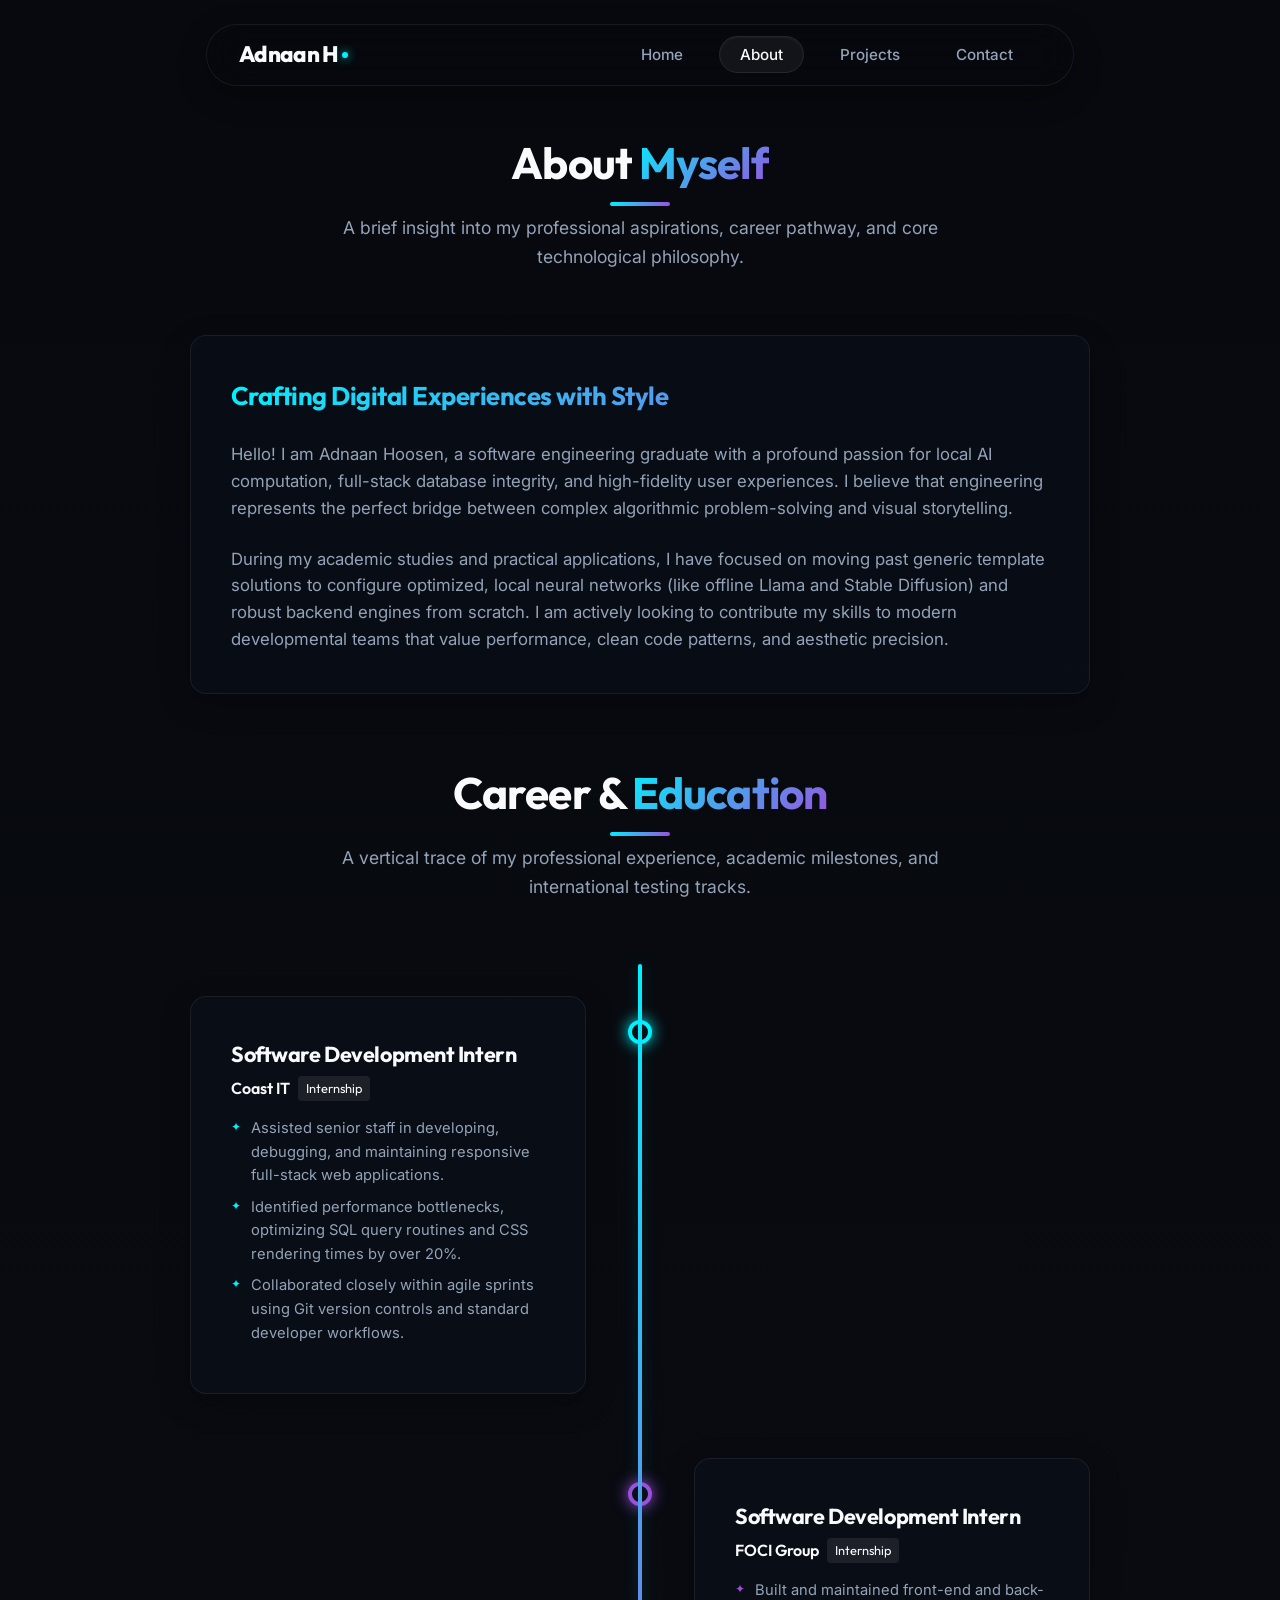
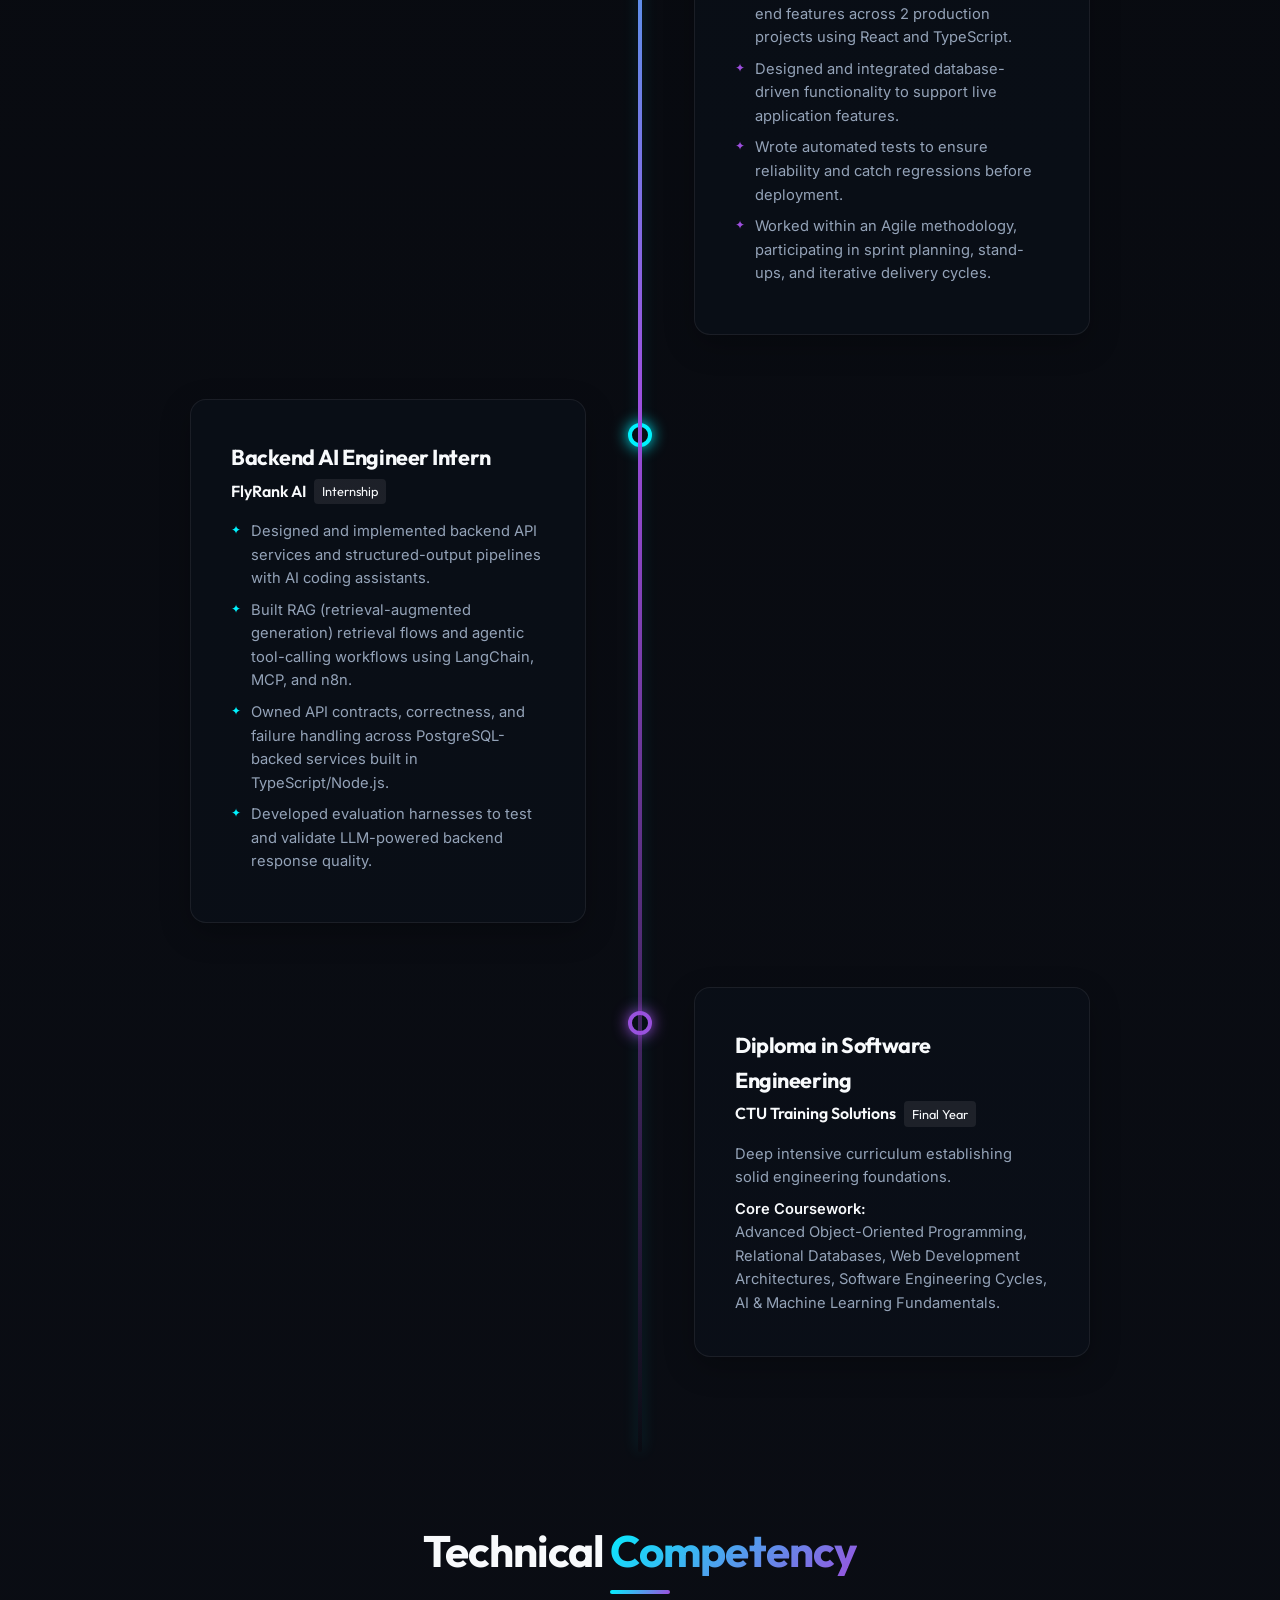
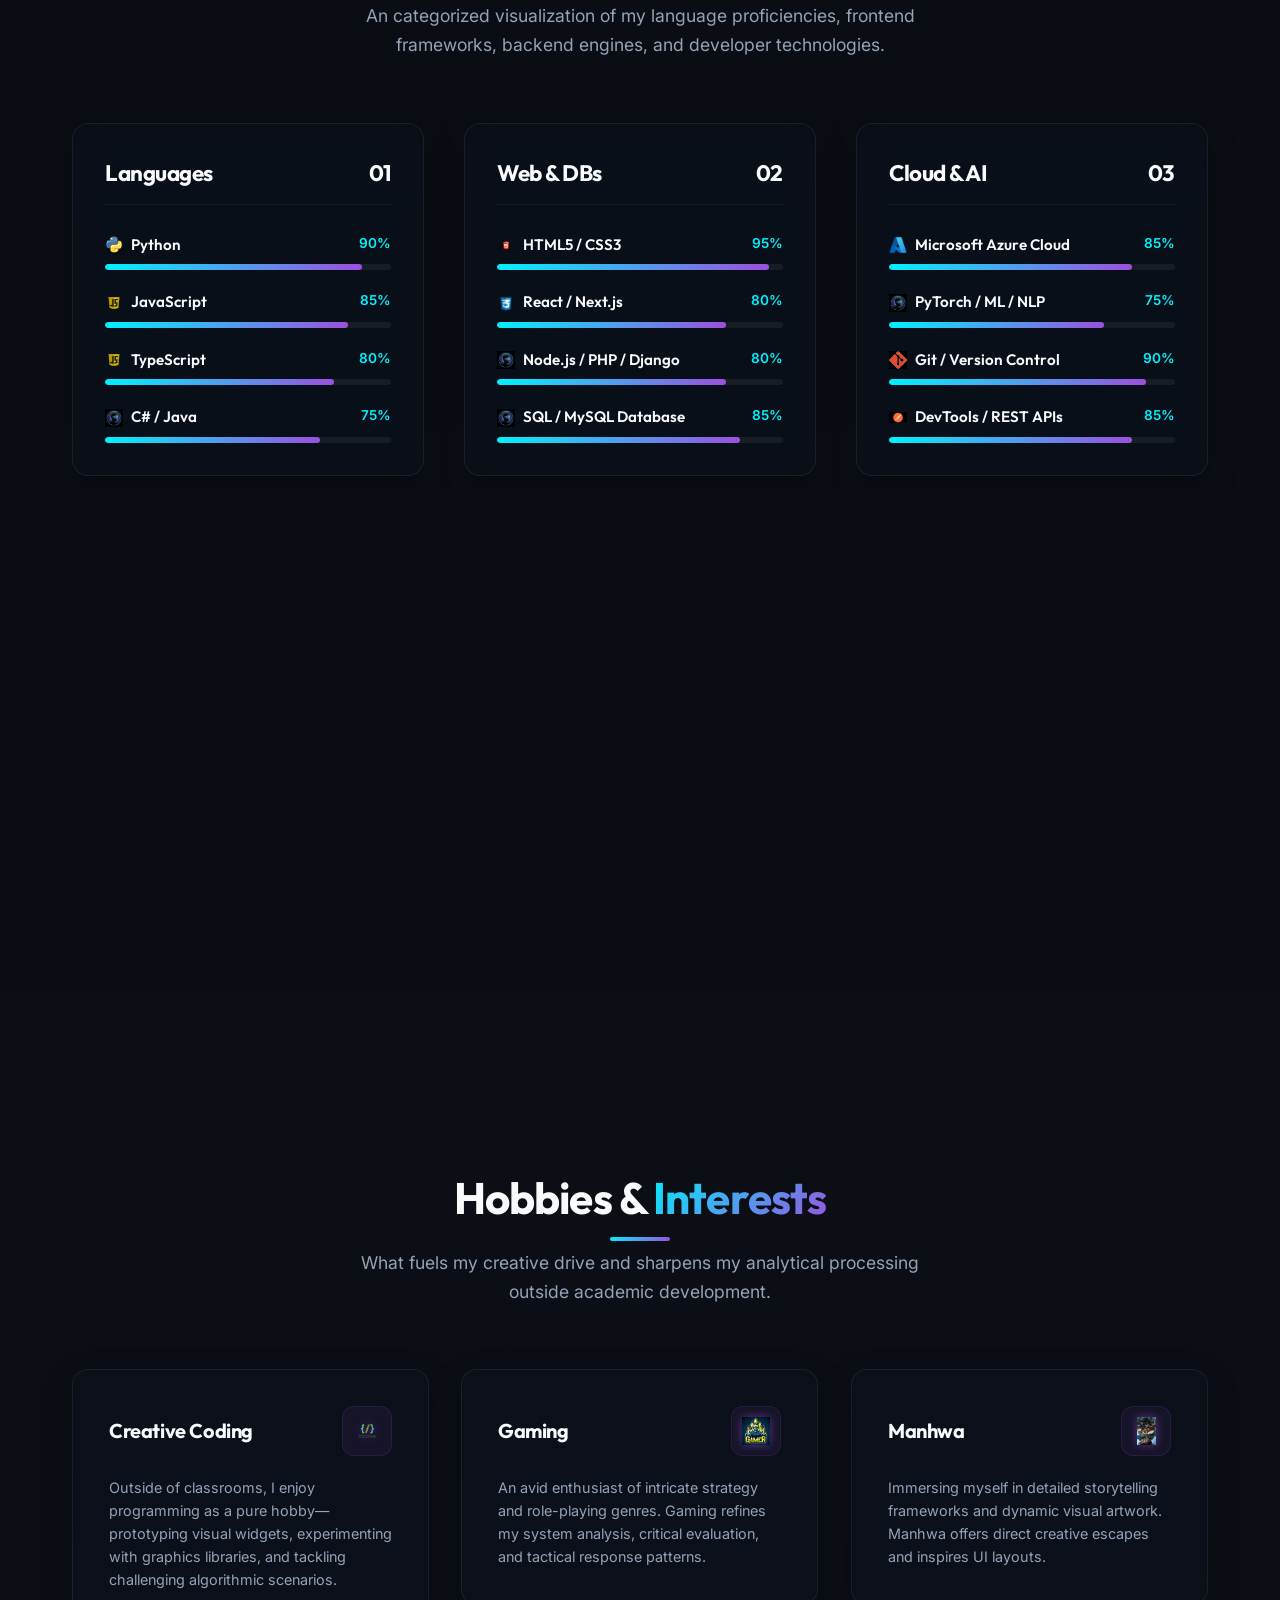
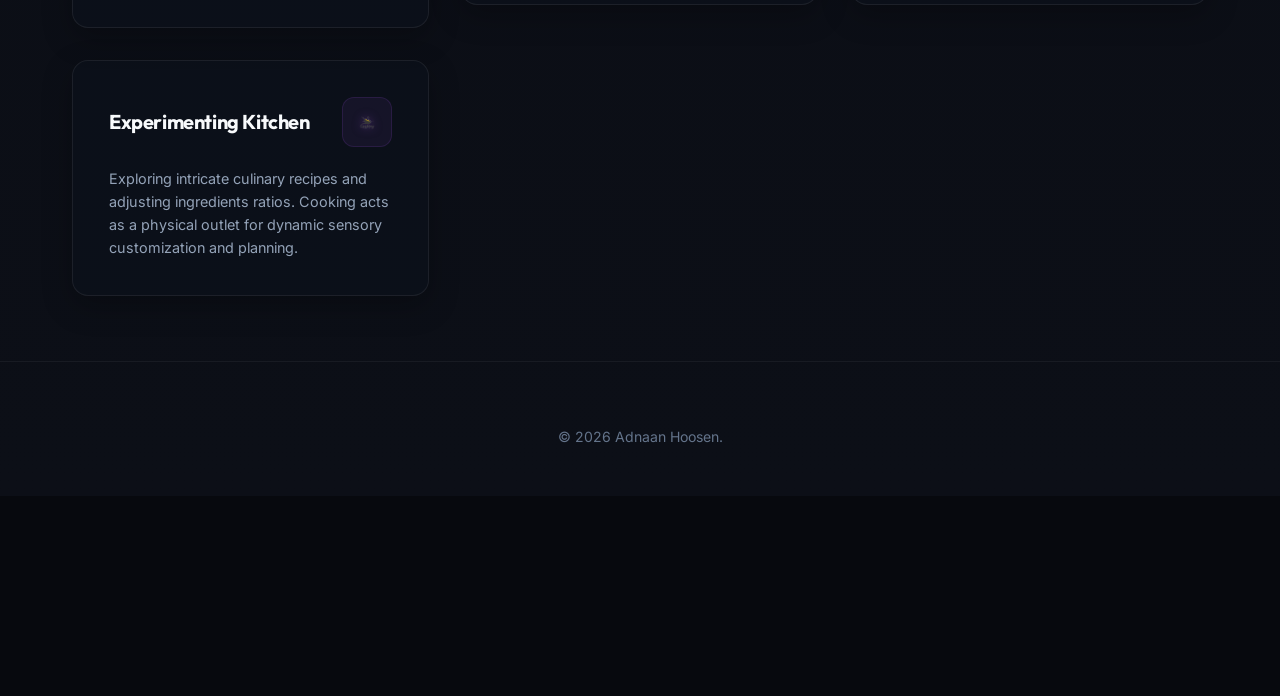
==== about.html @ e83b676b "Initial commit: portfolio site with AI-focused projects, timeline, and SEO improvements Static HTML/" ====
<!DOCTYPE html>
<html lang="en">

<head>
    <meta charset="UTF-8">
    <meta name="viewport" content="width=device-width, initial-scale=1.0">
    <meta name="theme-color" content="#07090e">
    <link rel="manifest" href="/manifest.json">
    <link rel="preconnect" href="https://fonts.googleapis.com">
    <link rel="preconnect" href="https://fonts.gstatic.com" crossorigin>
    <link href="https://fonts.googleapis.com/css2?family=Inter:wght@300;400;500;600;700&family=Outfit:wght@400;500;600;700;800&display=swap"
        rel="stylesheet">
    <title>Adnaan Hoosen | About Me - Experience, Skills & Credentials</title>
    <meta name="description"
        content="Discover Adnaan Hoosen's engineering path, core proficiency metrics, professional career timeline at Coast IT, CTU course accomplishments, and international tech certifications.">
    <link rel="canonical" href="https://adnaan-portfolio-2026.web.app/about.html">
    <meta property="og:type" content="website">
    <meta property="og:title" content="Adnaan Hoosen | About Me - Experience, Skills & Credentials">
    <meta property="og:description"
        content="Discover Adnaan Hoosen's engineering path, core proficiency metrics, professional career timeline at Coast IT, CTU course accomplishments, and international tech certifications.">
    <meta property="og:url" content="https://adnaan-portfolio-2026.web.app/about.html">
    <meta property="og:image" content="https://adnaan-portfolio-2026.web.app/image/me.jpg">
    <meta name="twitter:card" content="summary_large_image">
    <meta name="twitter:title" content="Adnaan Hoosen | About Me - Experience, Skills & Credentials">
    <meta name="twitter:description"
        content="Discover Adnaan Hoosen's engineering path, core proficiency metrics, professional career timeline at Coast IT, CTU course accomplishments, and international tech certifications.">
    <meta name="twitter:image" content="https://adnaan-portfolio-2026.web.app/image/me.jpg">
    <link rel="icon" type="image/x-icon" href="/favicon.ico?v=2">
    <link rel="icon" type="image/png" href="/favicon.png?v=2">
    <link rel="stylesheet" href="/style.css">
    <script src="/script.js" defer></script>
</head>

<body>
    <!-- Interactive Background Particles Canvas -->
    <canvas id="particle-canvas"></canvas>

    <!-- Neon Background Ambient Glow Orbs -->
    <div class="bg-glow-orb orb-1"></div>
    <div class="bg-glow-orb orb-2"></div>

    <!-- Floating Glass Navigation Bar -->
    <header id="global-header">
        <div class="nav-container">
            <nav class="navbar">
                <div class="logo">
                    <a href="index.html" id="logo-link">Adnaan H<span class="logo-dot"></span></a>
                </div>

                <button class="hamburger" aria-label="Toggle menu" aria-expanded="false">
                    <span></span>
                    <span></span>
                    <span></span>
                </button>

                <ul class="nav-menu">
                    <li class="nav-item"><a href="index.html" class="nav-link" id="nav-home">Home</a></li>
                    <li class="nav-item"><a href="about.html" class="nav-link active" id="nav-about">About</a></li>
                    <li class="nav-item"><a href="projects.html" class="nav-link" id="nav-projects">Projects</a></li>
                    <li class="nav-item"><a href="contact.html" class="nav-link" id="nav-contact">Contact</a></li>
                </ul>
            </nav>
        </div>
    </header>

    <!-- Main Transition Container -->
    <main id="main-content" class="page-container">

        <!-- BIOGRAPHY INTRODUCTION -->
        <section id="bio" class="section-padding">
            <div class="container">
                <div class="section-title-wrap reveal">
                    <h2 class="section-title">About <span class="text-gradient">Myself</span></h2>
                    <p class="section-desc">A brief insight into my professional aspirations, career pathway, and core
                        technological philosophy.</p>
                </div>

                <div class="glass-card reveal" style="max-width: 900px; margin: 0 auto;">
                    <div style="display: flex; flex-direction: column; gap: 1.5rem;">
                        <h3 class="text-gradient" style="font-size: 1.6rem;">Crafting Digital Experiences with Style
                        </h3>
                        <p style="font-size: 1.05rem;">
                            Hello! I am Adnaan Hoosen, a software engineering graduate with a profound passion for local
                            AI computation, full-stack database integrity, and high-fidelity user experiences. I believe
                            that engineering represents the perfect bridge between complex algorithmic problem-solving
                            and visual storytelling.
                        </p>
                        <p style="font-size: 1.05rem;">
                            During my academic studies and practical applications, I have focused on moving past generic
                            template solutions to configure optimized, local neural networks (like offline Llama and
                            Stable Diffusion) and robust backend engines from scratch. I am actively looking to
                            contribute my skills to modern developmental teams that value performance, clean code
                            patterns, and aesthetic precision.
                        </p>
                    </div>
                </div>
            </div>
        </section>

        <!-- glowing VERTICAL TIMELINE -->
        <section id="timeline" class="section-padding" style="padding-top: 0;">
            <div class="container">
                <div class="section-title-wrap reveal">
                    <h2 class="section-title">Career & <span class="text-gradient">Education</span></h2>
                    <p class="section-desc">A vertical trace of my professional experience, academic milestones, and
                        international testing tracks.</p>
                </div>

                <div class="timeline-track">

                    <!-- Coast IT Internship -->
                    <div class="timeline-item reveal-left">
                        <div class="timeline-dot"></div>
                        <div class="glass-card timeline-content-card">
                            <h3 class="timeline-role">Software Development Intern</h3>
                            <div class="timeline-institution">Coast IT <span>Internship</span></div>
                            <div class="timeline-desc">
                                <ul>
                                    <li>Assisted senior staff in developing, debugging, and maintaining responsive
                                        full-stack web applications.</li>
                                    <li>Identified performance bottlenecks, optimizing SQL query routines and CSS
                                        rendering times by over 20%.</li>
                                    <li>Collaborated closely within agile sprints using Git version controls and
                                        standard developer workflows.</li>
                                </ul>
                            </div>
                        </div>
                    </div>

                    <!-- FOCI Group Internship -->
                    <div class="timeline-item reveal-right">
                        <div class="timeline-dot"></div>
                        <div class="glass-card timeline-content-card">
                            <h3 class="timeline-role">Software Development Intern</h3>
                            <div class="timeline-institution">FOCI Group <span>Internship</span></div>
                            <div class="timeline-desc">
                                <ul>
                                    <li>Built and maintained front-end and back-end features across 2 production
                                        projects using React and TypeScript.</li>
                                    <li>Designed and integrated database-driven functionality to support live
                                        application features.</li>
                                    <li>Wrote automated tests to ensure reliability and catch regressions before
                                        deployment.</li>
                                    <li>Worked within an Agile methodology, participating in sprint planning, stand-ups,
                                        and iterative delivery cycles.</li>
                                </ul>
                            </div>
                        </div>
                    </div>

                    <!-- FlyRank AI Internship -->
                    <div class="timeline-item reveal-left">
                        <div class="timeline-dot"></div>
                        <div class="glass-card timeline-content-card">
                            <h3 class="timeline-role">Backend AI Engineer Intern</h3>
                            <div class="timeline-institution">FlyRank AI <span>Internship</span></div>
                            <div class="timeline-desc">
                                <ul>
                                    <li>Designed and implemented backend API services and structured-output pipelines
                                        with AI coding assistants.</li>
                                    <li>Built RAG (retrieval-augmented generation) retrieval flows and agentic
                                        tool-calling workflows using LangChain, MCP, and n8n.</li>
                                    <li>Owned API contracts, correctness, and failure handling across PostgreSQL-backed
                                        services built in TypeScript/Node.js.</li>
                                    <li>Developed evaluation harnesses to test and validate LLM-powered backend
                                        response quality.</li>
                                </ul>
                            </div>
                        </div>
                    </div>

                    <!-- CTU Training Solutions -->
                    <div class="timeline-item reveal-right">
                        <div class="timeline-dot"></div>
                        <div class="glass-card timeline-content-card">
                            <h3 class="timeline-role">Diploma in Software Engineering</h3>
                            <div class="timeline-institution">CTU Training Solutions <span>Final Year</span></div>
                            <div class="timeline-desc">
                                <p>Deep intensive curriculum establishing solid engineering foundations.</p>
                                <p style="margin-top: 0.5rem; font-weight: 600; color: var(--text-primary);">Core
                                    Coursework: </p>
                                <p>Advanced Object-Oriented Programming, Relational Databases, Web Development
                                    Architectures, Software Engineering Cycles, AI & Machine Learning Fundamentals.</p>
                            </div>
                        </div>
                    </div>

                </div>
            </div>
        </section>

        <!-- SKILLS MATRIX WITH ACTIVE observer PROGRESS BARS -->
        <section id="skills" class="section-padding" style="padding-top: 0;">
            <div class="container">
                <div class="section-title-wrap reveal">
                    <h2 class="section-title">Technical <span class="text-gradient">Competency</span></h2>
                    <p class="section-desc">An categorized visualization of my language proficiencies, frontend
                        frameworks, backend engines, and developer technologies.</p>
                </div>

                <div class="skills-container">

                    <!-- Languages -->
                    <div class="glass-card skills-category-card reveal">
                        <h3 class="skills-category-title">Languages <span>01</span></h3>
                        <div class="skill-list">

                            <div class="skill-item">
                                <div class="skill-info">
                                    <span class="skill-name"><img loading="lazy" src="image/R.png" alt="Python"> Python</span>
                                    <span class="skill-pct">90%</span>
                                </div>
                                <div class="skill-bar-bg">
                                    <div class="skill-bar-fill" data-pct="90"></div>
                                </div>
                            </div>

                            <div class="skill-item">
                                <div class="skill-info">
                                    <span class="skill-name"><img loading="lazy" src="image/J.png" alt="JavaScript"> JavaScript</span>
                                    <span class="skill-pct">85%</span>
                                </div>
                                <div class="skill-bar-bg">
                                    <div class="skill-bar-fill" data-pct="85"></div>
                                </div>
                            </div>

                            <div class="skill-item">
                                <div class="skill-info">
                                    <span class="skill-name"><img loading="lazy" src="image/J.png" alt="TypeScript"> TypeScript</span>
                                    <span class="skill-pct">80%</span>
                                </div>
                                <div class="skill-bar-bg">
                                    <div class="skill-bar-fill" data-pct="80"></div>
                                </div>
                            </div>

                            <div class="skill-item">
                                <div class="skill-info">
                                    <span class="skill-name"><img loading="lazy" src="image/logo.jpg" alt="C#"> C# / Java</span>
                                    <span class="skill-pct">75%</span>
                                </div>
                                <div class="skill-bar-bg">
                                    <div class="skill-bar-fill" data-pct="75"></div>
                                </div>
                            </div>

                        </div>
                    </div>

                    <!-- Web & Databases -->
                    <div class="glass-card skills-category-card reveal">
                        <h3 class="skills-category-title">Web & DBs <span>02</span></h3>
                        <div class="skill-list">

                            <div class="skill-item">
                                <div class="skill-info">
                                    <span class="skill-name"><img loading="lazy" src="image/H.png" alt="HTML5"> HTML5 / CSS3</span>
                                    <span class="skill-pct">95%</span>
                                </div>
                                <div class="skill-bar-bg">
                                    <div class="skill-bar-fill" data-pct="95"></div>
                                </div>
                            </div>

                            <div class="skill-item">
                                <div class="skill-info">
                                    <span class="skill-name"><img loading="lazy" src="image/C.png" alt="React"> React / Next.js</span>
                                    <span class="skill-pct">80%</span>
                                </div>
                                <div class="skill-bar-bg">
                                    <div class="skill-bar-fill" data-pct="80"></div>
                                </div>
                            </div>

                            <div class="skill-item">
                                <div class="skill-info">
                                    <span class="skill-name"><img loading="lazy" src="image/logo.jpg" alt="Node"> Node.js / PHP /
                                        Django</span>
                                    <span class="skill-pct">80%</span>
                                </div>
                                <div class="skill-bar-bg">
                                    <div class="skill-bar-fill" data-pct="80"></div>
                                </div>
                            </div>

                            <div class="skill-item">
                                <div class="skill-info">
                                    <span class="skill-name"><img loading="lazy" src="image/logo.jpg" alt="SQL"> SQL / MySQL
                                        Database</span>
                                    <span class="skill-pct">85%</span>
                                </div>
                                <div class="skill-bar-bg">
                                    <div class="skill-bar-fill" data-pct="85"></div>
                                </div>
                            </div>

                        </div>
                    </div>

                    <!-- Cloud & AI systems -->
                    <div class="glass-card skills-category-card reveal">
                        <h3 class="skills-category-title">Cloud & AI <span>03</span></h3>
                        <div class="skill-list">

                            <div class="skill-item">
                                <div class="skill-info">
                                    <span class="skill-name"><img loading="lazy" src="image/A.png" alt="Azure"> Microsoft Azure
                                        Cloud</span>
                                    <span class="skill-pct">85%</span>
                                </div>
                                <div class="skill-bar-bg">
                                    <div class="skill-bar-fill" data-pct="85"></div>
                                </div>
                            </div>

                            <div class="skill-item">
                                <div class="skill-info">
                                    <span class="skill-name"><img loading="lazy" src="image/logo.jpg" alt="AI"> PyTorch / ML /
                                        NLP</span>
                                    <span class="skill-pct">75%</span>
                                </div>
                                <div class="skill-bar-bg">
                                    <div class="skill-bar-fill" data-pct="75"></div>
                                </div>
                            </div>

                            <div class="skill-item">
                                <div class="skill-info">
                                    <span class="skill-name"><img loading="lazy" src="image/G.jpeg" alt="Git"> Git / Version
                                        Control</span>
                                    <span class="skill-pct">90%</span>
                                </div>
                                <div class="skill-bar-bg">
                                    <div class="skill-bar-fill" data-pct="90"></div>
                                </div>
                            </div>

                            <div class="skill-item">
                                <div class="skill-info">
                                    <span class="skill-name"><img loading="lazy" src="image/P.jpeg" alt="VSCode"> DevTools / REST
                                        APIs</span>
                                    <span class="skill-pct">85%</span>
                                </div>
                                <div class="skill-bar-bg">
                                    <div class="skill-bar-fill" data-pct="85"></div>
                                </div>
                            </div>

                        </div>
                    </div>

                </div>
            </div>
        </section>

        <!-- INTERNATIONAL CERTIFICATIONS VERIFICATIONS -->
        <section id="certifications" class="section-padding" style="padding-top: 0;">
            <div class="container">
                <div class="section-title-wrap reveal">
                    <h2 class="section-title">Verified <span class="text-gradient">Credentials</span></h2>
                    <p class="section-desc">Clickable, fully transparent international credentials supporting my
                        professional skills.</p>
                </div>

                <div class="certifications-grid">

                    <!-- Azure Data Fundamentals -->
                    <div class="cert-card-wrap reveal delay-100">
                        <div class="glass-card cert-card">
                            <div class="cert-header">
                                <img loading="lazy" src="image/A.png" alt="Microsoft Azure Logo" class="cert-icon">
                                <div>
                                    <h3 class="cert-title">Azure Data Fundamentals</h3>
                                    <div class="cert-meta">Microsoft Certified DP-900</div>
                                </div>
                            </div>
                            <p style="font-size: 0.9rem; color: var(--text-secondary); margin-bottom: 1.5rem;">
                                Validates foundational knowledge of core database concepts, relational/non-relational
                                database architectures, and data analytics on Azure.
                            </p>
                            <div class="cert-verify">
                                <span class="verify-label">Credential ID:</span>
                                <span class="verify-code">FE5232D275DE6E8B</span>
                            </div>
                        </div>
                    </div>

                    <!-- Certiport IT JavaScript -->
                    <div class="cert-card-wrap reveal delay-200">
                        <div class="glass-card cert-card">
                            <div class="cert-header">
                                <img loading="lazy" src="image/J.png" alt="Certiport JS Logo" class="cert-icon">
                                <div>
                                    <h3 class="cert-title">IT Specialist: JavaScript</h3>
                                    <div class="cert-meta">Certiport Pearson VUE</div>
                                </div>
                            </div>
                            <p style="font-size: 0.9rem; color: var(--text-secondary); margin-bottom: 1.5rem;">
                                Validates standard industry proficiency in dynamic ES6 structures, event loops, DOM
                                processing, and custom scripts.
                            </p>
                            <div class="cert-verify">
                                <span class="verify-label">Verification Code:</span>
                                <span class="verify-code">wbPmy-H94X</span>
                            </div>
                        </div>
                    </div>

                    <!-- Certiport IT HTML and CSS -->
                    <div class="cert-card-wrap reveal delay-300">
                        <div class="glass-card cert-card">
                            <div class="cert-header">
                                <img loading="lazy" src="image/H.png" alt="Certiport HTML/CSS Logo" class="cert-icon">
                                <div>
                                    <h3 class="cert-title">IT Specialist: HTML & CSS</h3>
                                    <div class="cert-meta">Certiport Pearson VUE</div>
                                </div>
                            </div>
                            <p style="font-size: 0.9rem; color: var(--text-secondary); margin-bottom: 1.5rem;">
                                Validates standard professional proficiency in semantic layout configurations, layout
                                grids, cascading styles, and mobile media queries.
                            </p>
                            <div class="cert-verify">
                                <span class="verify-label">Verification Code:</span>
                                <span class="verify-code">8xxe-uSrs</span>
                            </div>
                        </div>
                    </div>

                </div>
            </div>
        </section>

        <!-- HOBBIES & INTERESTS GRID -->
        <section id="hobbies" class="section-padding" style="padding-top: 0;">
            <div class="container">
                <div class="section-title-wrap reveal">
                    <h2 class="section-title">Hobbies & <span class="text-gradient">Interests</span></h2>
                    <p class="section-desc">What fuels my creative drive and sharpens my analytical processing outside
                        academic development.</p>
                </div>

                <div class="hobbies-grid">

                    <!-- Coding hobby -->
                    <div class="hobby-card-wrap reveal delay-100">
                        <div class="glass-card hobby-card">
                            <div class="hobby-header">
                                <h3 class="hobby-title">Creative Coding</h3>
                                <div class="hobby-icon-wrap">
                                    <img loading="lazy" src="image/CO.png" alt="Coding Icon">
                                </div>
                            </div>
                            <p class="hobby-desc">
                                Outside of classrooms, I enjoy programming as a pure hobby—prototyping visual widgets,
                                experimenting with graphics libraries, and tackling challenging algorithmic scenarios.
                            </p>
                        </div>
                    </div>

                    <!-- Gaming -->
                    <div class="hobby-card-wrap reveal delay-200">
                        <div class="glass-card hobby-card">
                            <div class="hobby-header">
                                <h3 class="hobby-title">Gaming</h3>
                                <div class="hobby-icon-wrap">
                                    <img loading="lazy" src="image/GAME.jpeg" alt="Gaming Icon">
                                </div>
                            </div>
                            <p class="hobby-desc">
                                An avid enthusiast of intricate strategy and role-playing genres. Gaming refines my
                                system analysis, critical evaluation, and tactical response patterns.
                            </p>
                        </div>
                    </div>

                    <!-- Reading Manhwa -->
                    <div class="hobby-card-wrap reveal delay-300">
                        <div class="glass-card hobby-card">
                            <div class="hobby-header">
                                <h3 class="hobby-title">Manhwa</h3>
                                <div class="hobby-icon-wrap">
                                    <img loading="lazy" src="image/M.jpeg" alt="Manhwa Icon">
                                </div>
                            </div>
                            <p class="hobby-desc">
                                Immersing myself in detailed storytelling frameworks and dynamic visual artwork. Manhwa
                                offers direct creative escapes and inspires UI layouts.
                            </p>
                        </div>
                    </div>

                    <!-- Cooking -->
                    <div class="hobby-card-wrap reveal delay-400">
                        <div class="glass-card hobby-card">
                            <div class="hobby-header">
                                <h3 class="hobby-title">Experimenting Kitchen</h3>
                                <div class="hobby-icon-wrap">
                                    <img loading="lazy" src="image/COOK.png" alt="Cooking Icon">
                                </div>
                            </div>
                            <p class="hobby-desc">
                                Exploring intricate culinary recipes and adjusting ingredients ratios. Cooking acts as a
                                physical outlet for dynamic sensory customization and planning.
                            </p>
                        </div>
                    </div>

                </div>
            </div>
        </section>

    </main>

    <!-- Global Footer -->
    <footer>
        <div class="container">
            <p>&copy; 2026 Adnaan Hoosen.</p>
        </div>
    </footer>

    <!-- Interactive Drawer Modal (Dynamic details) -->
    <div id="project-modal" class="modal-overlay" aria-hidden="true" role="dialog">
        <div class="modal-content-wrap">
            <button class="modal-close-btn" aria-label="Close modal">&times;</button>
            <div class="modal-body">
                <!-- Filled dynamically by JavaScript -->
            </div>
        </div>
    </div>
</body>

</html>
---- style.css ----
/* --- CUSTOM VARIABLES --- */
:root {
  --font-heading: 'Outfit', sans-serif;
  --font-body: 'Inter', sans-serif;
  
  /* Cyberpunk / Neo-glass Color Scheme */
  --bg-dark: #07090e;
  --bg-dark-card: rgba(13, 18, 29, 0.45);
  --bg-glass-nav: rgba(7, 9, 14, 0.65);
  --border-glass: rgba(255, 255, 255, 0.07);
  
  --accent-cyan: #00f2fe;
  --accent-purple: #9d4edd;
  --accent-pink: #ff007f;
  
  --text-primary: #f8fafc;
  --text-secondary: #94a3b8;
  --text-muted: #64748b;
  
  /* Gradients */
  --gradient-primary: linear-gradient(135deg, var(--accent-cyan) 0%, var(--accent-purple) 100%);
  --gradient-glow: linear-gradient(135deg, rgba(0, 242, 254, 0.15) 0%, rgba(157, 78, 221, 0.15) 100%);
  --gradient-dark: linear-gradient(180deg, #07090e 0%, #0c0f17 100%);
  
  /* Transitions */
  --transition-smooth: all 0.4s cubic-bezier(0.16, 1, 0.3, 1);
  --transition-fast: all 0.2s ease;
}

/* --- BASICS & RESET --- */
* {
  box-sizing: border-box;
  margin: 0;
  padding: 0;
  scrollbar-width: thin;
  scrollbar-color: var(--accent-purple) var(--bg-dark);
}

html {
  scroll-behavior: smooth;
  overflow-x: hidden;
  background-color: var(--bg-dark);
}

body {
  font-family: var(--font-body);
  background: var(--gradient-dark);
  color: var(--text-primary);
  min-height: 100vh;
  line-height: 1.6;
  position: relative;
  overflow-x: hidden;
}

/* Scrollbar Customization */
::-webkit-scrollbar {
  width: 8px;
}
::-webkit-scrollbar-track {
  background: var(--bg-dark);
}
::-webkit-scrollbar-thumb {
  background: rgba(157, 78, 221, 0.5);
  border-radius: 4px;
}
::-webkit-scrollbar-thumb:hover {
  background: var(--accent-cyan);
}

/* --- INTERACTIVE BACKGROUND CANVAS --- */
#particle-canvas {
  position: fixed;
  top: 0;
  left: 0;
  width: 100vw;
  height: 100vh;
  z-index: -2;
  pointer-events: none;
  background: transparent;
}

/* Glow orb background effect */
.bg-glow-orb {
  position: absolute;
  width: 500px;
  height: 500px;
  border-radius: 50%;
  background: radial-gradient(circle, rgba(0, 242, 254, 0.08) 0%, rgba(157, 78, 221, 0.05) 50%, rgba(0,0,0,0) 100%);
  z-index: -1;
  pointer-events: none;
  filter: blur(80px);
}
.orb-1 { top: -100px; right: -100px; }
.orb-2 { bottom: -200px; left: -200px; }

/* --- TYPOGRAPHY --- */
h1, h2, h3, h4, h5, h6 {
  font-family: var(--font-heading);
  font-weight: 700;
  letter-spacing: -0.02em;
  color: var(--text-primary);
}

p {
  color: var(--text-secondary);
  font-weight: 400;
}

a {
  color: var(--accent-cyan);
  text-decoration: none;
  transition: var(--transition-fast);
}

a:hover {
  color: var(--text-primary);
}

/* Gradient Text Effect */
.text-gradient {
  background: var(--gradient-primary);
  -webkit-background-clip: text;
  -webkit-text-fill-color: transparent;
  display: inline-block;
}

/* --- GLOBAL LAYOUT & UTILITIES --- */
.container {
  max-width: 1200px;
  margin: 0 auto;
  padding: 0 2rem;
}

.section-padding {
  padding: 8rem 0 4rem 0;
}

.section-title-wrap {
  text-align: center;
  margin-bottom: 4rem;
}

.section-title {
  font-size: 2.75rem;
  margin-bottom: 1rem;
  position: relative;
  display: inline-block;
}

.section-title::after {
  content: '';
  position: absolute;
  bottom: -8px;
  left: 50%;
  transform: translateX(-50%);
  width: 60px;
  height: 4px;
  background: var(--gradient-primary);
  border-radius: 2px;
}

.section-desc {
  font-size: 1.1rem;
  max-width: 600px;
  margin: 0 auto;
  color: var(--text-secondary);
}

/* Glassmorphism Card base */
.glass-card {
  background: var(--bg-dark-card);
  backdrop-filter: blur(16px) saturate(120%);
  -webkit-backdrop-filter: blur(16px) saturate(120%);
  border: 1px solid var(--border-glass);
  border-radius: 16px;
  padding: 2.5rem;
  box-shadow: 0 10px 30px rgba(0, 0, 0, 0.25);
  transition: var(--transition-smooth);
}

.glass-card:hover {
  border-color: rgba(0, 242, 254, 0.25);
  box-shadow: 0 15px 35px rgba(0, 242, 254, 0.08);
  transform: translateY(-5px);
}

/* Buttons */
.btn {
  display: inline-flex;
  align-items: center;
  justify-content: center;
  padding: 0.85rem 2rem;
  font-family: var(--font-heading);
  font-weight: 600;
  font-size: 1rem;
  border-radius: 50px;
  cursor: pointer;
  transition: var(--transition-smooth);
  position: relative;
  z-index: 1;
  overflow: hidden;
}

.btn-primary {
  color: var(--bg-dark);
  background: var(--accent-cyan);
  border: none;
  box-shadow: 0 4px 20px rgba(0, 242, 254, 0.3);
}

.btn-primary::before {
  content: '';
  position: absolute;
  top: 0;
  left: 0;
  width: 100%;
  height: 100%;
  background: linear-gradient(135deg, #00f2fe 0%, #4facfe 100%);
  z-index: -1;
  transition: var(--transition-smooth);
  opacity: 0;
}

.btn-primary:hover {
  transform: translateY(-2px);
  box-shadow: 0 8px 25px rgba(0, 242, 254, 0.5);
  color: var(--text-primary);
}

.btn-primary:hover::before {
  opacity: 1;
}

.btn-secondary {
  color: var(--text-primary);
  background: transparent;
  border: 1px solid var(--border-glass);
  backdrop-filter: blur(8px);
}

.btn-secondary:hover {
  border-color: var(--accent-purple);
  box-shadow: 0 8px 20px rgba(157, 78, 221, 0.2);
  transform: translateY(-2px);
  background: rgba(157, 78, 221, 0.1);
}

.badge {
  display: inline-block;
  padding: 0.35rem 0.85rem;
  font-size: 0.75rem;
  font-weight: 600;
  text-transform: uppercase;
  letter-spacing: 0.05em;
  background: rgba(157, 78, 221, 0.15);
  border: 1px solid rgba(157, 78, 221, 0.3);
  color: #c084fc;
  border-radius: 30px;
}

/* --- FLOATING HEADER / NAVIGATION --- */
header {
  position: fixed;
  top: 1.5rem;
  left: 0;
  width: 100%;
  z-index: 100;
  transition: var(--transition-smooth);
}

.nav-container {
  max-width: 900px;
  margin: 0 auto;
  padding: 0 1rem;
}

.navbar {
  display: flex;
  justify-content: space-between;
  align-items: center;
  background: var(--bg-glass-nav);
  backdrop-filter: blur(20px);
  -webkit-backdrop-filter: blur(20px);
  border: 1px solid var(--border-glass);
  padding: 0.75rem 2rem;
  border-radius: 50px;
  box-shadow: 0 10px 30px rgba(0, 0, 0, 0.3);
}

.logo a {
  font-family: var(--font-heading);
  font-weight: 800;
  font-size: 1.4rem;
  color: var(--text-primary);
  letter-spacing: -0.03em;
  display: flex;
  align-items: center;
}

.logo-dot {
  width: 6px;
  height: 6px;
  background: var(--accent-cyan);
  border-radius: 50%;
  display: inline-block;
  margin-left: 3px;
  box-shadow: 0 0 10px var(--accent-cyan);
}

.nav-menu {
  display: flex;
  align-items: center;
  list-style: none;
}

.nav-item {
  margin: 0 0.5rem;
}

.nav-link {
  color: var(--text-secondary);
  font-weight: 500;
  font-size: 0.95rem;
  padding: 0.5rem 1.25rem;
  border-radius: 30px;
  transition: var(--transition-fast);
}

.nav-link:hover, .nav-link.active {
  color: var(--text-primary);
  background: rgba(255, 255, 255, 0.05);
}

.nav-link.active {
  border: 1px solid rgba(255, 255, 255, 0.08);
  box-shadow: inset 0 1px 3px rgba(255, 255, 255, 0.05);
}

/* Mobile Toggle Hamburger button */
.hamburger {
  display: none;
  cursor: pointer;
  background: transparent;
  border: none;
  width: 24px;
  height: 20px;
  position: relative;
  z-index: 101;
}

.hamburger span {
  display: block;
  position: absolute;
  height: 2px;
  width: 100%;
  background: var(--text-primary);
  border-radius: 9px;
  opacity: 1;
  left: 0;
  transform: rotate(0deg);
  transition: .25s ease-in-out;
}

.hamburger span:nth-child(1) { top: 0px; }
.hamburger span:nth-child(2) { top: 9px; }
.hamburger span:nth-child(3) { top: 18px; }

/* --- HERO SECTION --- */
.hero-content {
  min-height: 100vh;
  display: flex;
  align-items: center;
  position: relative;
  padding-top: 4rem;
}

.hero-grid {
  display: grid;
  grid-template-columns: 1.2fr 0.8fr;
  gap: 3rem;
  align-items: center;
  width: 100%;
}

.hero-greeting {
  font-size: 1.15rem;
  font-weight: 600;
  color: var(--accent-cyan);
  text-transform: uppercase;
  letter-spacing: 0.15em;
  margin-bottom: 1rem;
  display: block;
}

.hero-name {
  font-size: 4.5rem;
  line-height: 1.1;
  margin-bottom: 1.25rem;
}

.hero-subtitle {
  font-size: 2rem;
  font-weight: 500;
  margin-bottom: 1.5rem;
  color: var(--text-primary);
  display: flex;
  align-items: center;
}

.typewriter-cursor {
  display: inline-block;
  width: 3px;
  background-color: var(--accent-cyan);
  margin-left: 5px;
  animation: blink 0.8s infinite;
}

.hero-desc {
  font-size: 1.15rem;
  margin-bottom: 2.5rem;
  max-width: 600px;
}

.hero-actions {
  display: flex;
  gap: 1.25rem;
  flex-wrap: wrap;
}

/* Graphic Hero Right */
.hero-visual {
  display: flex;
  justify-content: center;
  position: relative;
}

.hero-image-frame {
  width: 330px;
  height: 330px;
  border-radius: 50%;
  background: var(--gradient-primary);
  padding: 5px;
  box-shadow: 0 0 40px rgba(0, 242, 254, 0.25);
  position: relative;
  z-index: 2;
  animation: float 6s ease-in-out infinite;
}

.hero-image-frame::after {
  content: '';
  position: absolute;
  top: -15px;
  left: -15px;
  right: -15px;
  bottom: -15px;
  border-radius: 50%;
  border: 1px dashed rgba(0, 242, 254, 0.4);
  animation: rotateClockwise 25s linear infinite;
  pointer-events: none;
}

.hero-image {
  width: 100%;
  height: 100%;
  border-radius: 50%;
  object-fit: cover;
  background: var(--bg-dark);
}

.hero-floating-badge {
  position: absolute;
  background: rgba(13, 20, 36, 0.85);
  backdrop-filter: blur(12px);
  border: 1px solid var(--border-glass);
  padding: 0.85rem 1.25rem;
  border-radius: 16px;
  box-shadow: 0 10px 25px rgba(0,0,0,0.3);
  display: flex;
  align-items: center;
  gap: 0.75rem;
  z-index: 3;
}

.badge-azure {
  top: 15%;
  left: -10%;
  animation: floatBadge1 7s ease-in-out infinite;
}

.badge-dev {
  bottom: 15%;
  right: -5%;
  animation: floatBadge2 8s ease-in-out infinite;
}

.badge-azure img, .badge-dev img {
  width: 32px;
  height: 32px;
  object-fit: contain;
}

.badge-text-primary {
  font-weight: 700;
  font-size: 0.85rem;
}

.badge-text-secondary {
  font-size: 0.7rem;
  color: var(--text-secondary);
}

/* --- QUICK STATS SECTION --- */
.stats-grid {
  display: grid;
  grid-template-columns: repeat(auto-fit, minmax(220px, 1fr));
  gap: 2rem;
  margin-top: 5rem;
}

.stat-card {
  text-align: center;
  padding: 2rem;
}

.stat-number {
  font-size: 3.5rem;
  font-weight: 800;
  color: var(--text-primary);
  line-height: 1;
  margin-bottom: 0.5rem;
}

.stat-label {
  font-family: var(--font-heading);
  font-size: 1.05rem;
  font-weight: 600;
  color: var(--text-secondary);
  text-transform: uppercase;
  letter-spacing: 0.05em;
}

/* --- EXPERIENCE & EDUCATION TIMELINE --- */
.timeline-section {
  position: relative;
}

.timeline-track {
  position: relative;
  max-width: 900px;
  margin: 0 auto;
  padding: 2rem 0;
}

.timeline-track::after {
  content: '';
  position: absolute;
  width: 4px;
  background: linear-gradient(180deg, var(--accent-cyan) 0%, var(--accent-purple) 50%, rgba(157, 78, 221, 0) 100%);
  top: 0;
  bottom: 0;
  left: 50%;
  transform: translateX(-50%);
  border-radius: 4px;
  box-shadow: 0 0 15px rgba(0, 242, 254, 0.2);
}

.timeline-item {
  display: flex;
  justify-content: space-between;
  width: 100%;
  margin-bottom: 4rem;
  position: relative;
}

.timeline-item:nth-child(even) {
  flex-direction: row-reverse;
}

.timeline-dot {
  width: 24px;
  height: 24px;
  border-radius: 50%;
  background: var(--bg-dark);
  border: 4px solid var(--accent-cyan);
  position: absolute;
  left: 50%;
  top: 1.5rem;
  transform: translateX(-50%);
  z-index: 5;
  box-shadow: 0 0 15px var(--accent-cyan);
}

.timeline-item:nth-child(even) .timeline-dot {
  border-color: var(--accent-purple);
  box-shadow: 0 0 15px var(--accent-purple);
}

.timeline-content-card {
  width: 44%;
  position: relative;
}

.timeline-date {
  font-family: var(--font-heading);
  font-size: 0.95rem;
  font-weight: 700;
  color: var(--accent-cyan);
  margin-bottom: 0.5rem;
  display: inline-block;
}

.timeline-item:nth-child(even) .timeline-date {
  color: var(--accent-purple);
}

.timeline-role {
  font-size: 1.35rem;
  margin-bottom: 0.25rem;
}

.timeline-institution {
  font-family: var(--font-heading);
  font-size: 1rem;
  color: var(--text-primary);
  font-weight: 600;
  margin-bottom: 1rem;
  display: flex;
  align-items: center;
  gap: 0.5rem;
}

.timeline-institution span {
  font-size: 0.8rem;
  background: rgba(255, 255, 255, 0.08);
  padding: 0.15rem 0.5rem;
  border-radius: 4px;
  font-weight: 400;
}

.timeline-desc {
  font-size: 0.92rem;
  color: var(--text-secondary);
}

.timeline-desc ul {
  list-style: none;
}

.timeline-desc li {
  margin-bottom: 0.5rem;
  position: relative;
  padding-left: 1.25rem;
}

.timeline-desc li::before {
  content: '✦';
  position: absolute;
  left: 0;
  color: var(--accent-cyan);
  font-size: 0.75rem;
}

.timeline-item:nth-child(even) .timeline-desc li::before {
  color: var(--accent-purple);
}

/* --- CERTIFICATIONS SECTION --- */
.certifications-grid {
  display: grid;
  grid-template-columns: repeat(auto-fit, minmax(320px, 1fr));
  gap: 2rem;
  margin-top: 3rem;
}

.cert-card {
  display: flex;
  flex-direction: column;
  height: 100%;
}

.cert-header {
  display: flex;
  align-items: center;
  gap: 1.25rem;
  margin-bottom: 1.5rem;
}

.cert-icon {
  width: 54px;
  height: 54px;
  object-fit: contain;
  background: rgba(255, 255, 255, 0.05);
  border-radius: 12px;
  padding: 8px;
  border: 1px solid var(--border-glass);
}

.cert-title {
  font-size: 1.25rem;
  line-height: 1.3;
}

.cert-meta {
  font-size: 0.85rem;
  color: var(--text-muted);
  margin-top: 0.25rem;
}

.cert-verify {
  margin-top: auto;
  border-top: 1px solid rgba(255, 255, 255, 0.06);
  padding-top: 1.25rem;
  display: flex;
  justify-content: space-between;
  align-items: center;
}

.verify-label {
  font-size: 0.78rem;
  color: var(--text-secondary);
  font-weight: 500;
}

.verify-code {
  font-family: monospace;
  font-size: 0.88rem;
  background: rgba(0, 242, 254, 0.08);
  padding: 0.2rem 0.5rem;
  border-radius: 4px;
  border: 1px solid rgba(0, 242, 254, 0.15);
  color: var(--accent-cyan);
}

/* --- SKILLS MATRIX --- */
.skills-container {
  display: grid;
  grid-template-columns: repeat(auto-fit, minmax(340px, 1fr));
  gap: 2.5rem;
  margin-top: 3rem;
}

.skills-category-card {
  padding: 2rem;
}

.skills-category-title {
  font-size: 1.4rem;
  margin-bottom: 1.75rem;
  border-bottom: 1px solid rgba(255, 255, 255, 0.06);
  padding-bottom: 0.75rem;
  display: flex;
  justify-content: space-between;
  align-items: center;
}

.skills-category-title i {
  color: var(--accent-cyan);
}

.skill-list {
  display: flex;
  flex-direction: column;
  gap: 1.25rem;
}

.skill-item {
  position: relative;
}

.skill-info {
  display: flex;
  justify-content: space-between;
  margin-bottom: 0.45rem;
}

.skill-name {
  font-family: var(--font-heading);
  font-weight: 600;
  font-size: 0.95rem;
  display: flex;
  align-items: center;
  gap: 0.5rem;
}

.skill-name img {
  width: 18px;
  height: 18px;
  object-fit: contain;
}

.skill-pct {
  font-size: 0.85rem;
  font-weight: 600;
  color: var(--accent-cyan);
}

.skill-bar-bg {
  width: 100%;
  height: 6px;
  background: rgba(255, 255, 255, 0.06);
  border-radius: 10px;
  overflow: hidden;
}

.skill-bar-fill {
  height: 100%;
  background: var(--gradient-primary);
  border-radius: 10px;
  width: 0; /* Animate dynamically via active class */
  transition: width 1.5s cubic-bezier(0.16, 1, 0.3, 1);
}

/* --- DYNAMIC PROJECTS SECTION --- */
.projects-filter-bar {
  display: flex;
  justify-content: center;
  gap: 1rem;
  margin-bottom: 3rem;
  flex-wrap: wrap;
}

.filter-btn {
  background: var(--bg-dark-card);
  backdrop-filter: blur(8px);
  border: 1px solid var(--border-glass);
  padding: 0.6rem 1.5rem;
  color: var(--text-secondary);
  border-radius: 30px;
  cursor: pointer;
  font-family: var(--font-heading);
  font-weight: 600;
  font-size: 0.9rem;
  transition: var(--transition-smooth);
}

.filter-btn:hover, .filter-btn.active {
  color: var(--text-primary);
  border-color: var(--accent-cyan);
  background: rgba(0, 242, 254, 0.08);
  box-shadow: 0 4px 15px rgba(0, 242, 254, 0.15);
}

.projects-grid {
  display: grid;
  grid-template-columns: repeat(auto-fit, minmax(340px, 1fr));
  gap: 2rem;
}

.project-card {
  display: flex;
  flex-direction: column;
  overflow: hidden;
  height: 100%;
  padding: 0;
  border-radius: 16px;
}

.project-card-image-wrap {
  width: 100%;
  height: 200px;
  position: relative;
  overflow: hidden;
  border-bottom: 1px solid var(--border-glass);
}

.project-card-img {
  width: 100%;
  height: 100%;
  object-fit: cover;
  transition: transform 0.6s cubic-bezier(0.16, 1, 0.3, 1);
}

.project-card:hover .project-card-img {
  transform: scale(1.08);
}

.project-card-image-overlay {
  position: absolute;
  top: 0;
  left: 0;
  right: 0;
  bottom: 0;
  background: linear-gradient(180deg, rgba(7, 9, 14, 0) 50%, rgba(7, 9, 14, 0.85) 100%);
  pointer-events: none;
}

.project-card-category {
  position: absolute;
  top: 1rem;
  right: 1rem;
  background: rgba(7, 9, 14, 0.8);
  backdrop-filter: blur(8px);
  border: 1px solid var(--border-glass);
  padding: 0.25rem 0.75rem;
  border-radius: 30px;
  font-size: 0.72rem;
  font-weight: 700;
  text-transform: uppercase;
  color: var(--accent-cyan);
  letter-spacing: 0.05em;
}

.project-card-content {
  padding: 2rem;
  display: flex;
  flex-direction: column;
  flex-grow: 1;
}

.project-card-title {
  font-size: 1.4rem;
  margin-bottom: 0.75rem;
}

.project-card-desc {
  font-size: 0.92rem;
  color: var(--text-secondary);
  margin-bottom: 1.5rem;
  display: -webkit-box;
  -webkit-line-clamp: 3;
  -webkit-box-orient: vertical;
  overflow: hidden;
}

.project-tech-badges {
  display: flex;
  flex-wrap: wrap;
  gap: 0.5rem;
  margin-top: auto;
  margin-bottom: 1.5rem;
}

.tech-badge {
  background: rgba(255, 255, 255, 0.04);
  border: 1px solid rgba(255, 255, 255, 0.06);
  padding: 0.15rem 0.55rem;
  font-size: 0.75rem;
  color: var(--text-secondary);
  border-radius: 4px;
}

.project-btn-wrap {
  display: flex;
  justify-content: flex-start;
}

.project-btn {
  font-family: var(--font-heading);
  font-weight: 600;
  font-size: 0.9rem;
  color: var(--accent-cyan);
  display: flex;
  align-items: center;
  gap: 0.35rem;
  cursor: pointer;
  transition: var(--transition-fast);
}

.project-btn:hover {
  color: var(--text-primary);
}

.project-btn::after {
  content: ' ➔';
  transition: transform 0.25s ease;
}

.project-btn:hover::after {
  transform: translateX(3px);
}

/* --- DYNAMIC INTERESTS / HOBBIES GRID --- */
.hobbies-grid {
  display: grid;
  grid-template-columns: repeat(auto-fit, minmax(280px, 1fr));
  gap: 2rem;
  margin-top: 3rem;
}

.hobby-card {
  padding: 2.25rem;
  display: flex;
  flex-direction: column;
  gap: 1.25rem;
}

.hobby-header {
  display: flex;
  justify-content: space-between;
  align-items: center;
}

.hobby-icon-wrap {
  width: 50px;
  height: 50px;
  border-radius: 12px;
  background: rgba(157, 78, 221, 0.08);
  border: 1px solid rgba(157, 78, 221, 0.15);
  display: flex;
  justify-content: center;
  align-items: center;
  transition: var(--transition-smooth);
}

.hobby-card:hover .hobby-icon-wrap {
  background: rgba(0, 242, 254, 0.1);
  border-color: rgba(0, 242, 254, 0.25);
  box-shadow: 0 0 15px rgba(0, 242, 254, 0.25);
  transform: scale(1.08);
}

.hobby-icon-wrap img {
  width: 28px;
  height: 28px;
  object-fit: contain;
  filter: drop-shadow(0 0 5px rgba(157,78,221,0.5));
}

.hobby-card:hover .hobby-icon-wrap img {
  filter: drop-shadow(0 0 5px rgba(0, 242, 254, 0.8));
}

.hobby-title {
  font-size: 1.25rem;
}

.hobby-desc {
  font-size: 0.9rem;
  color: var(--text-secondary);
}

/* --- CONTACT SECTION & INTERACTIVE SOCIAL CARDS --- */
.contact-centered-grid {
  display: grid;
  grid-template-columns: repeat(auto-fit, minmax(300px, 1fr));
  gap: 2rem;
  margin-top: 3.5rem;
}

.contact-glow-card {
  display: flex;
  align-items: center;
  gap: 1.5rem;
  padding: 2rem;
  text-decoration: none;
  transition: var(--transition-smooth);
  border-radius: 16px;
  height: 100%;
}

.contact-glow-card:hover {
  transform: translateY(-5px);
  border-color: var(--accent-cyan);
  box-shadow: 0 10px 30px rgba(0, 242, 254, 0.15);
}

.contact-card-icon-wrap {
  width: 60px;
  height: 60px;
  border-radius: 50%;
  background: rgba(255, 255, 255, 0.05);
  border: 1px solid rgba(255, 255, 255, 0.08);
  display: flex;
  justify-content: center;
  align-items: center;
  font-size: 1.5rem;
  flex-shrink: 0;
  transition: var(--transition-smooth);
  color: var(--accent-cyan);
}

.contact-card-icon-wrap.social-logo svg {
  width: 28px;
  height: 28px;
  fill: var(--text-secondary);
  transition: var(--transition-smooth);
}

/* Brand specific glowing micro-interactions */
.linkedin-glow:hover {
  border-color: #0077b5;
  box-shadow: 0 10px 30px rgba(0, 119, 181, 0.25);
}

.linkedin-glow:hover .contact-card-icon-wrap {
  background: rgba(0, 119, 181, 0.1);
  border-color: rgba(0, 119, 181, 0.3);
}

.linkedin-glow:hover .contact-card-icon-wrap.social-logo svg {
  fill: #0077b5;
}

.github-glow:hover {
  border-color: #9d4edd;
  box-shadow: 0 10px 30px rgba(157, 78, 221, 0.25);
}

.github-glow:hover .contact-card-icon-wrap {
  background: rgba(157, 78, 221, 0.1);
  border-color: rgba(157, 78, 221, 0.3);
}

.github-glow:hover .contact-card-icon-wrap.social-logo svg {
  fill: #9d4edd;
}

.email-glow:hover {
  border-color: var(--accent-cyan);
  box-shadow: 0 10px 30px rgba(0, 242, 254, 0.25);
}

.email-glow:hover .contact-card-icon-wrap {
  background: rgba(0, 242, 254, 0.1);
  border-color: rgba(0, 242, 254, 0.3);
  color: var(--accent-cyan);
}

.phone-glow:hover {
  border-color: var(--accent-cyan);
  box-shadow: 0 10px 30px rgba(0, 242, 254, 0.2);
}

.phone-glow:hover .contact-card-icon-wrap {
  background: rgba(0, 242, 254, 0.1);
  border-color: rgba(0, 242, 254, 0.3);
}

.location-glow:hover {
  border-color: var(--accent-cyan);
  box-shadow: 0 10px 30px rgba(0, 242, 254, 0.2);
}

.location-glow:hover .contact-card-icon-wrap {
  background: rgba(0, 242, 254, 0.1);
  border-color: rgba(0, 242, 254, 0.3);
}

.contact-card-info {
  display: flex;
  flex-direction: column;
  gap: 0.25rem;
}

.contact-card-info h4 {
  font-size: 0.82rem;
  color: var(--text-muted);
  text-transform: uppercase;
  letter-spacing: 0.05em;
}

.contact-card-info p {
  font-family: var(--font-heading);
  font-weight: 600;
  color: var(--text-primary);
  font-size: 1.15rem;
}

.contact-action-hint {
  font-size: 0.8rem;
  color: var(--accent-cyan);
  font-weight: 500;
  margin-top: 0.25rem;
  transition: var(--transition-fast);
}

.contact-glow-card:hover .contact-action-hint {
  transform: translateX(4px);
}

/* --- DYNAMIC TRANSITION CONTAINER --- */
main {
  position: relative;
  z-index: 10;
}

/* Page swapper animations */
.page-container {
  opacity: 1;
  transform: translateY(0);
  transition: opacity 0.4s cubic-bezier(0.16, 1, 0.3, 1), transform 0.4s cubic-bezier(0.16, 1, 0.3, 1);
}

.page-container.fade-out {
  opacity: 0;
  transform: translateY(-20px);
}

.page-container.fade-in {
  animation: pageSlideIn 0.5s cubic-bezier(0.16, 1, 0.3, 1) forwards;
}

/* --- HARDWARE SCROLL REVEALS --- */
.reveal {
  opacity: 0;
  transform: translateY(40px) scale(0.98);
  transition: opacity 0.8s cubic-bezier(0.16, 1, 0.3, 1), transform 0.8s cubic-bezier(0.16, 1, 0.3, 1);
  will-change: transform, opacity;
}

.reveal-left {
  opacity: 0;
  transform: translateX(-40px);
  transition: opacity 0.8s cubic-bezier(0.16, 1, 0.3, 1), transform 0.8s cubic-bezier(0.16, 1, 0.3, 1);
  will-change: transform, opacity;
}

.reveal-right {
  opacity: 0;
  transform: translateX(40px);
  transition: opacity 0.8s cubic-bezier(0.16, 1, 0.3, 1), transform 0.8s cubic-bezier(0.16, 1, 0.3, 1);
  will-change: transform, opacity;
}

.reveal.active, .reveal-left.active, .reveal-right.active {
  opacity: 1;
  transform: translate(0) scale(1);
}

/* Stagger delay classes for reveals */
.delay-100 { transition-delay: 100ms; }
.delay-200 { transition-delay: 200ms; }
.delay-300 { transition-delay: 300ms; }
.delay-400 { transition-delay: 400ms; }
.delay-500 { transition-delay: 500ms; }

/* --- DYNAMIC MODAL / DRAWER SYSTEM --- */
.modal-overlay {
  position: fixed;
  top: 0;
  left: 0;
  right: 0;
  bottom: 0;
  background: rgba(7, 9, 14, 0.7);
  backdrop-filter: blur(12px);
  -webkit-backdrop-filter: blur(12px);
  z-index: 200;
  display: flex;
  justify-content: center;
  align-items: center;
  padding: 2rem;
  opacity: 0;
  pointer-events: none;
  transition: opacity 0.3s cubic-bezier(0.16, 1, 0.3, 1);
}

.modal-overlay.active {
  opacity: 1;
  pointer-events: auto;
}

.modal-content-wrap {
  width: 100%;
  max-width: 700px;
  background: rgba(13, 18, 29, 0.85);
  backdrop-filter: blur(25px);
  -webkit-backdrop-filter: blur(25px);
  border: 1px solid rgba(255, 255, 255, 0.08);
  border-radius: 20px;
  padding: 3rem;
  position: relative;
  transform: scale(0.95) translateY(20px);
  transition: transform 0.4s cubic-bezier(0.16, 1, 0.3, 1);
  box-shadow: 0 25px 50px -12px rgba(0, 242, 254, 0.25);
  max-height: 85vh;
  overflow-y: auto;
}

.modal-overlay.active .modal-content-wrap {
  transform: scale(1) translateY(0);
}

.modal-close-btn {
  position: absolute;
  top: 1.5rem;
  right: 1.5rem;
  width: 36px;
  height: 36px;
  border-radius: 50%;
  background: rgba(255, 255, 255, 0.05);
  border: 1px solid var(--border-glass);
  display: flex;
  justify-content: center;
  align-items: center;
  cursor: pointer;
  color: var(--text-primary);
  font-weight: 800;
  font-size: 1.1rem;
  transition: var(--transition-fast);
}

.modal-close-btn:hover {
  background: rgba(255, 0, 127, 0.15);
  color: var(--accent-pink);
  border-color: rgba(255, 0, 127, 0.3);
  box-shadow: 0 0 10px rgba(255, 0, 127, 0.2);
}

.modal-body h3 {
  font-size: 1.8rem;
  margin-bottom: 0.5rem;
}

.modal-body .badge {
  margin-bottom: 1.5rem;
}

.modal-body-content {
  margin-top: 1.5rem;
  display: flex;
  flex-direction: column;
  gap: 1.5rem;
}

.modal-body-content h4 {
  font-size: 1.1rem;
  color: var(--accent-cyan);
}

.modal-body-content p {
  font-size: 0.95rem;
  line-height: 1.6;
}

/* --- FOOTER --- */
footer {
  text-align: center;
  padding: 4rem 0 3rem 0;
  border-top: 1px solid rgba(255, 255, 255, 0.05);
  position: relative;
  z-index: 10;
  margin-top: auto;
}

footer p {
  font-size: 0.88rem;
  color: var(--text-muted);
}

/* --- KEYFRAME ANIMATIONS --- */
@keyframes blink {
  0%, 100% { opacity: 1; }
  50% { opacity: 0; }
}

@keyframes float {
  0% { transform: translateY(0px); }
  50% { transform: translateY(-12px); }
  100% { transform: translateY(0px); }
}

@keyframes floatBadge1 {
  0% { transform: translateY(0px) rotate(0deg); }
  50% { transform: translateY(-8px) rotate(1deg); }
  100% { transform: translateY(0px) rotate(0deg); }
}

@keyframes floatBadge2 {
  0% { transform: translateY(0px) rotate(0deg); }
  50% { transform: translateY(8px) rotate(-1deg); }
  100% { transform: translateY(0px) rotate(0deg); }
}

@keyframes rotateClockwise {
  0% { transform: rotate(0deg); }
  100% { transform: rotate(360deg); }
}

@keyframes pageSlideIn {
  from {
    opacity: 0;
    transform: translateY(20px);
  }
  to {
    opacity: 1;
    transform: translateY(0);
  }
}

/* --- RESPONSIVE DESIGN --- */

/* Tablet scale (992px) */
@media (max-width: 992px) {
  .hero-grid {
    grid-template-columns: 1fr;
    text-align: center;
    gap: 4rem;
  }
  
  .hero-desc {
    margin: 0 auto 2.5rem auto;
  }
  
  .hero-actions {
    justify-content: center;
  }
  
  .hero-visual {
    order: -1;
  }
  
  .timeline-track::after {
    left: 2rem;
  }
  
  .timeline-dot {
    left: 2rem;
  }
  
  .timeline-item {
    flex-direction: column !important;
    padding-left: 4.5rem;
    margin-bottom: 3rem;
  }
  
  .timeline-content-card {
    width: 100%;
  }
  
  .contact-centered-grid {
    grid-template-columns: 1fr;
    gap: 3rem;
  }
}

/* Mobile scale (768px) */
@media (max-width: 768px) {
  .section-padding {
    padding: 6rem 0 3rem 0;
  }
  
  .section-title {
    font-size: 2.25rem;
  }
  
  .hero-name {
    font-size: 3.25rem;
  }
  
  .hero-subtitle {
    font-size: 1.5rem;
    justify-content: center;
  }
  
  .navbar {
    padding: 0.75rem 1.5rem;
    border-radius: 30px;
  }
  
  .hamburger {
    display: block;
  }
  
  .nav-menu {
    position: fixed;
    top: 5.5rem;
    left: 1.5rem;
    right: 1.5rem;
    background: rgba(13, 18, 29, 0.95);
    backdrop-filter: blur(25px);
    -webkit-backdrop-filter: blur(25px);
    border: 1px solid var(--border-glass);
    border-radius: 20px;
    flex-direction: column;
    padding: 2rem 1rem;
    gap: 1rem;
    box-shadow: 0 20px 40px rgba(0,0,0,0.4);
    opacity: 0;
    pointer-events: none;
    transform: translateY(-20px);
    transition: var(--transition-smooth);
    z-index: 99;
  }
  
  .nav-menu.active {
    opacity: 1;
    pointer-events: auto;
    transform: translateY(0);
  }
  
  .nav-link {
    display: block;
    width: 100%;
    text-align: center;
    padding: 0.75rem 2rem;
  }
  
  .hero-image-frame {
    width: 260px;
    height: 260px;
  }
}

/* Small mobile scale (480px) */
@media (max-width: 480px) {
  .container {
    padding: 0 1.25rem;
  }
  
  .hero-name {
    font-size: 2.75rem;
  }
  
  .hero-actions {
    flex-direction: column;
    align-items: stretch;
  }
  
  .btn {
    width: 100%;
  }
  
  .skills-container {
    grid-template-columns: 1fr;
  }
  
  .certifications-grid {
    grid-template-columns: 1fr;
  }
  
  .timeline-item {
    padding-left: 3rem;
  }
  
  .timeline-track::after {
    left: 1.25rem;
  }
  
  .timeline-dot {
    left: 1.25rem;
  }
}
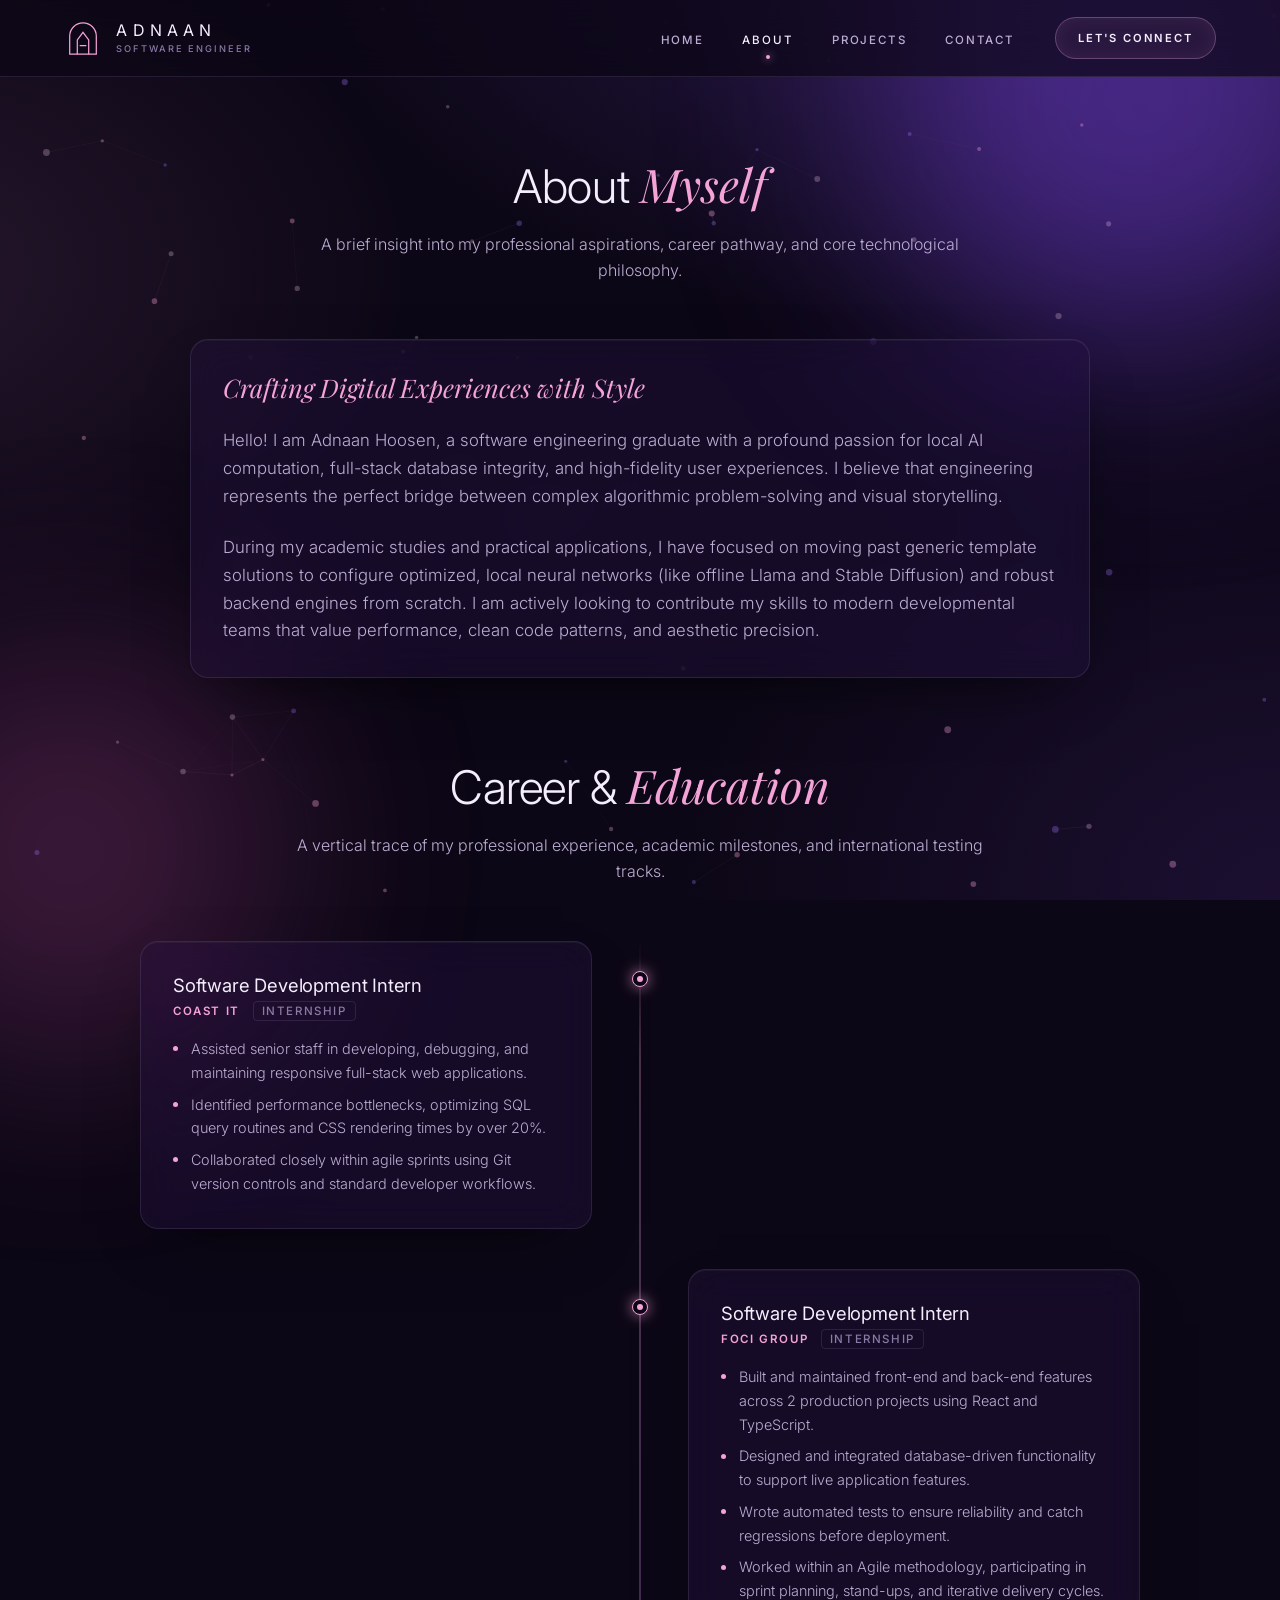
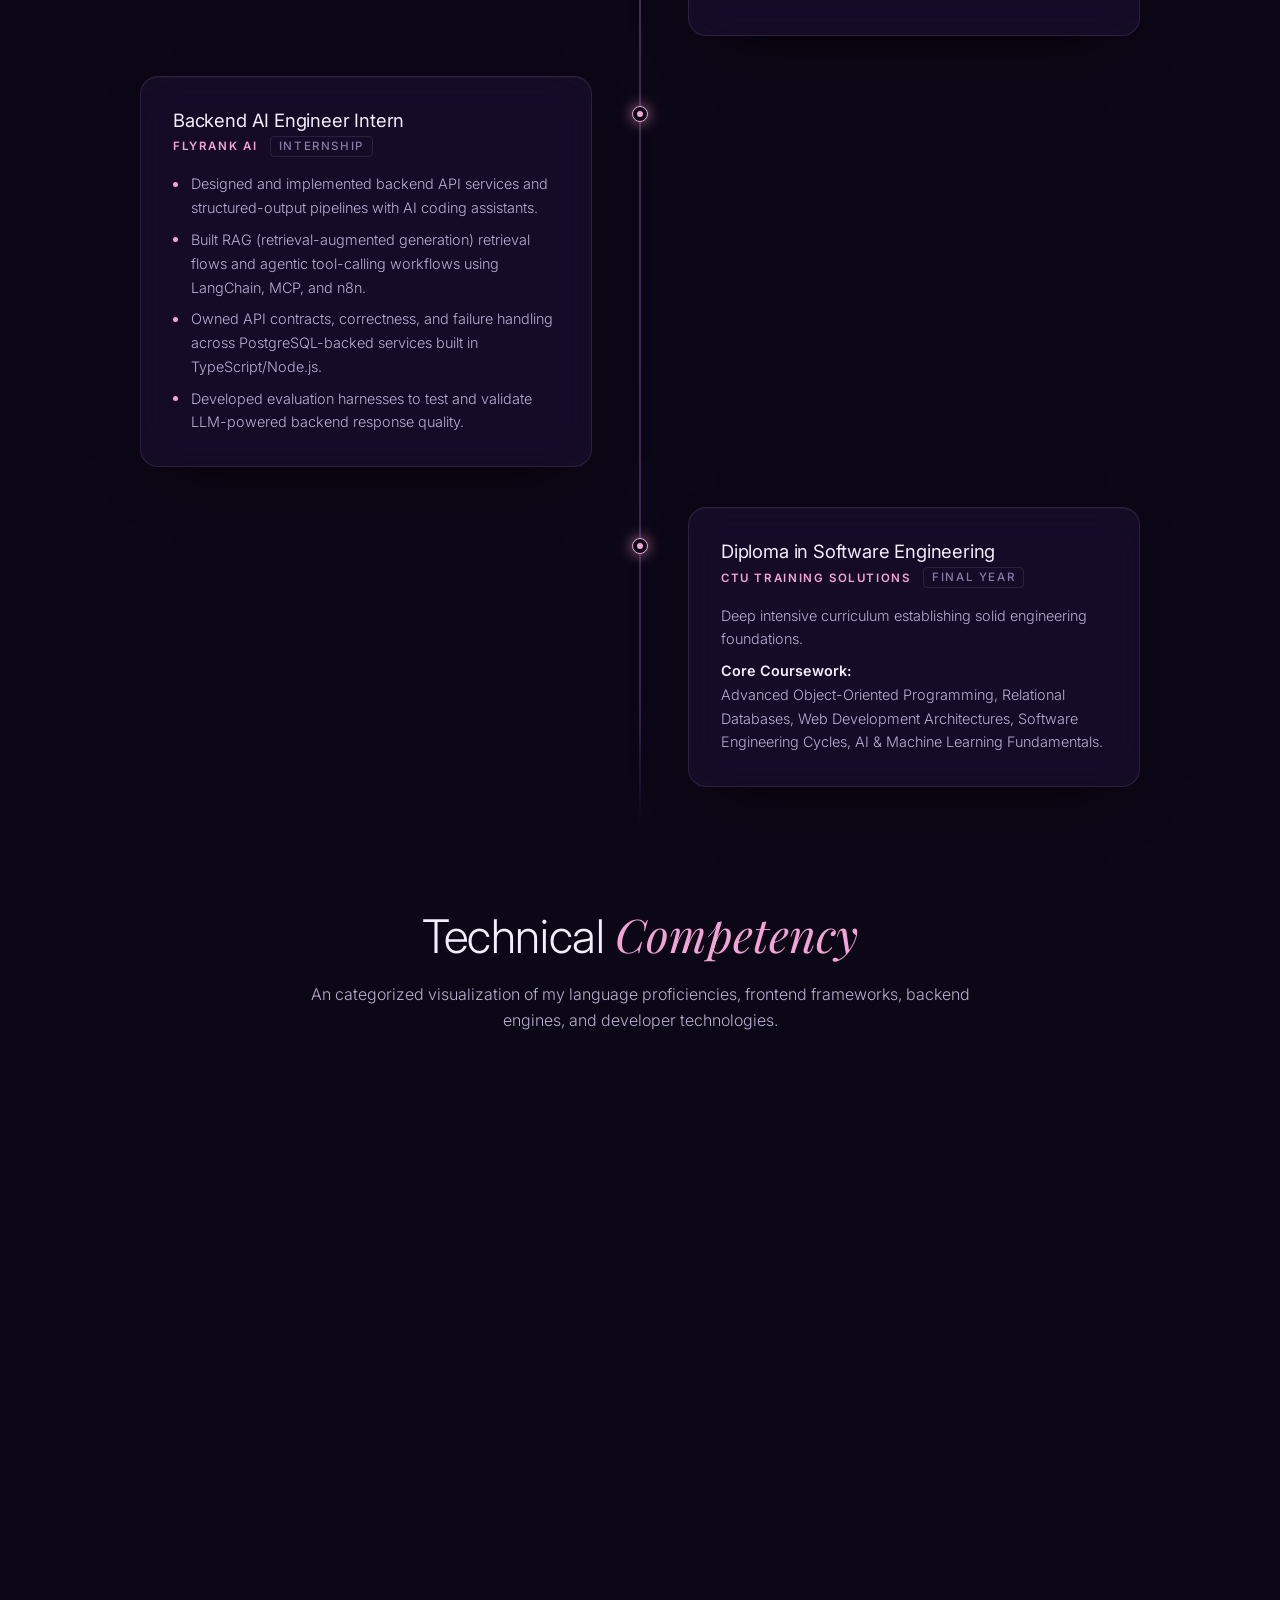
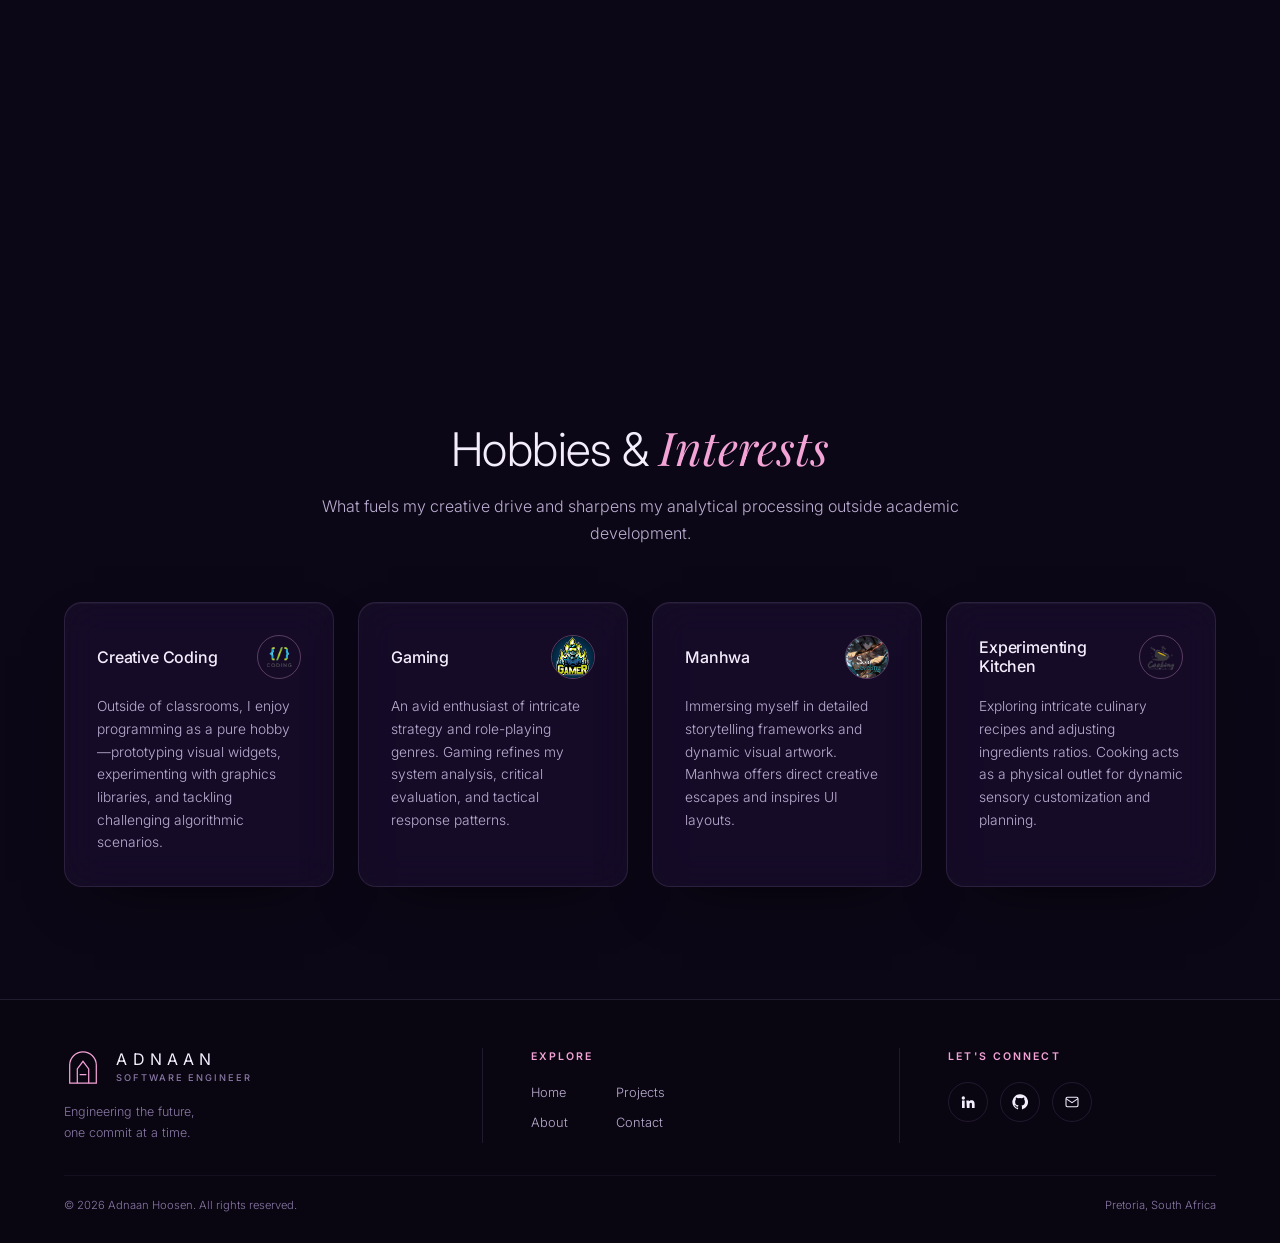
==== commit 047bc460: "Redesign site with violet glassmorphism theme Restyle every page after the new reference design: dee" ====
--- a/about.html
+++ b/about.html
@@ -4,11 +4,11 @@
 <head>
     <meta charset="UTF-8">
     <meta name="viewport" content="width=device-width, initial-scale=1.0">
-    <meta name="theme-color" content="#07090e">
+    <meta name="theme-color" content="#0c0716">
     <link rel="manifest" href="/manifest.json">
     <link rel="preconnect" href="https://fonts.googleapis.com">
     <link rel="preconnect" href="https://fonts.gstatic.com" crossorigin>
-    <link href="https://fonts.googleapis.com/css2?family=Inter:wght@300;400;500;600;700&family=Outfit:wght@400;500;600;700;800&display=swap"
+    <link href="https://fonts.googleapis.com/css2?family=Inter:wght@300;400;500;600&family=Playfair+Display:ital,wght@1,400;1,500&display=swap"
         rel="stylesheet">
     <title>Adnaan Hoosen | About Me - Experience, Skills & Credentials</title>
     <meta name="description"
@@ -39,26 +39,34 @@
     <div class="bg-glow-orb orb-1"></div>
     <div class="bg-glow-orb orb-2"></div>
 
-    <!-- Floating Glass Navigation Bar -->
+    <!-- Glass Navigation Bar -->
     <header id="global-header">
         <div class="nav-container">
             <nav class="navbar">
                 <div class="logo">
-                    <a href="index.html" id="logo-link">Adnaan H<span class="logo-dot"></span></a>
-                </div>
-
-                <button class="hamburger" aria-label="Toggle menu" aria-expanded="false">
-                    <span></span>
-                    <span></span>
-                    <span></span>
-                </button>
-
-                <ul class="nav-menu">
-                    <li class="nav-item"><a href="index.html" class="nav-link" id="nav-home">Home</a></li>
-                    <li class="nav-item"><a href="about.html" class="nav-link active" id="nav-about">About</a></li>
-                    <li class="nav-item"><a href="projects.html" class="nav-link" id="nav-projects">Projects</a></li>
-                    <li class="nav-item"><a href="contact.html" class="nav-link" id="nav-contact">Contact</a></li>
-                </ul>
+                    <a href="index.html" id="logo-link" aria-label="Adnaan Hoosen, home">
+                        <svg class="logo-mark" viewBox="0 0 40 40" fill="none" stroke="currentColor" stroke-width="1.3" aria-hidden="true">
+                            <path d="M6 37V18a14 14 0 0 1 28 0v19Z" />
+                            <path d="M14 37V22l6-8 6 8v15M16.5 28h7" />
+                        </svg>
+                        <span class="logo-text"><span class="logo-name">ADNAAN</span><span class="logo-role">Software Engineer</span></span>
+                    </a>
+                </div>
+
+                <div class="nav-right">
+                    <ul class="nav-menu">
+                        <li class="nav-item"><a href="index.html" class="nav-link" id="nav-home">Home</a></li>
+                        <li class="nav-item"><a href="about.html" class="nav-link active" id="nav-about">About</a></li>
+                        <li class="nav-item"><a href="projects.html" class="nav-link" id="nav-projects">Projects</a></li>
+                        <li class="nav-item"><a href="contact.html" class="nav-link" id="nav-contact">Contact</a></li>
+                    </ul>
+                    <a href="contact.html" class="nav-cta" id="nav-cta">Let's Connect</a>
+                    <button class="hamburger" aria-label="Toggle menu" aria-expanded="false">
+                        <span></span>
+                        <span></span>
+                        <span></span>
+                    </button>
+                </div>
             </nav>
         </div>
     </header>
@@ -516,7 +524,45 @@
     <!-- Global Footer -->
     <footer>
         <div class="container">
-            <p>&copy; 2026 Adnaan Hoosen.</p>
+            <div class="footer-grid">
+                <div>
+                    <a href="index.html" class="logo" style="display:flex;align-items:center;gap:0.9rem;">
+                        <svg class="logo-mark" viewBox="0 0 40 40" fill="none" stroke="currentColor" stroke-width="1.3" aria-hidden="true">
+                            <path d="M6 37V18a14 14 0 0 1 28 0v19Z" />
+                            <path d="M14 37V22l6-8 6 8v15M16.5 28h7" />
+                        </svg>
+                        <span class="logo-text"><span class="logo-name">ADNAAN</span><span class="logo-role">Software Engineer</span></span>
+                    </a>
+                    <p class="footer-tagline">Engineering the future,<br>one commit at a time.</p>
+                </div>
+                <div>
+                    <span class="footer-heading">Explore</span>
+                    <ul class="footer-links">
+                        <li><a href="index.html">Home</a></li>
+                        <li><a href="projects.html">Projects</a></li>
+                        <li><a href="about.html">About</a></li>
+                        <li><a href="contact.html">Contact</a></li>
+                    </ul>
+                </div>
+                <div>
+                    <span class="footer-heading">Let's Connect</span>
+                    <div class="footer-socials">
+                        <a href="https://www.linkedin.com/in/adnaan-hoosen-4546b4356" target="_blank" rel="noopener" aria-label="LinkedIn">
+                            <svg viewBox="0 0 24 24" fill="currentColor" aria-hidden="true"><path d="M4.98 3.5a2.5 2.5 0 1 1 0 5 2.5 2.5 0 0 1 0-5zM3 9.75h4V21H3zM9.5 9.75h3.8v1.6h.05c.53-1 1.84-2.05 3.78-2.05 4.04 0 4.79 2.66 4.79 6.12V21h-4v-4.98c0-1.19-.02-2.72-1.66-2.72-1.66 0-1.91 1.3-1.91 2.63V21h-4z"/></svg>
+                        </a>
+                        <a href="https://github.com/Ryuu-XVII" target="_blank" rel="noopener" aria-label="GitHub">
+                            <svg viewBox="0 0 24 24" fill="currentColor" aria-hidden="true"><path d="M12 .5a11.5 11.5 0 0 0-3.64 22.41c.58.1.79-.25.79-.56v-2c-3.2.7-3.88-1.37-3.88-1.37-.53-1.33-1.28-1.69-1.28-1.69-1.05-.71.08-.7.08-.7 1.16.08 1.77 1.19 1.77 1.19 1.03 1.77 2.7 1.26 3.36.96.1-.75.4-1.26.73-1.55-2.55-.29-5.24-1.28-5.24-5.69 0-1.26.45-2.29 1.19-3.09-.12-.29-.52-1.46.11-3.05 0 0 .97-.31 3.17 1.18a11 11 0 0 1 5.77 0c2.2-1.49 3.17-1.18 3.17-1.18.63 1.59.23 2.76.11 3.05.74.8 1.19 1.83 1.19 3.09 0 4.42-2.7 5.39-5.26 5.68.41.36.78 1.06.78 2.14v3.17c0 .31.21.67.8.56A11.5 11.5 0 0 0 12 .5z"/></svg>
+                        </a>
+                        <a href="mailto:adnaanhoosen51@gmail.com" aria-label="Email">
+                            <svg viewBox="0 0 24 24" fill="none" stroke="currentColor" stroke-width="1.6" aria-hidden="true"><rect x="3" y="5" width="18" height="14" rx="2"/><path d="m3 7 9 6 9-6"/></svg>
+                        </a>
+                    </div>
+                </div>
+            </div>
+            <div class="footer-bottom">
+                <p>&copy; 2026 Adnaan Hoosen. All rights reserved.</p>
+                <p>Pretoria, South Africa</p>
+            </div>
         </div>
     </footer>
 
--- a/style.css
+++ b/style.css
@@ -1,1532 +1,2350 @@
-/* --- CUSTOM VARIABLES --- */
+/* ==========================================================================
+   Adnaan Hoosen Portfolio — "Violet Dusk" redesign
+   Deep plum background, frosted glass surfaces, rose-pink accents,
+   light sans headings with italic serif highlights.
+   ========================================================================== */
+
 :root {
-  --font-heading: 'Outfit', sans-serif;
-  --font-body: 'Inter', sans-serif;
-  
-  /* Cyberpunk / Neo-glass Color Scheme */
-  --bg-dark: #07090e;
-  --bg-dark-card: rgba(13, 18, 29, 0.45);
-  --bg-glass-nav: rgba(7, 9, 14, 0.65);
-  --border-glass: rgba(255, 255, 255, 0.07);
-  
-  --accent-cyan: #00f2fe;
-  --accent-purple: #9d4edd;
-  --accent-pink: #ff007f;
-  
-  --text-primary: #f8fafc;
-  --text-secondary: #94a3b8;
-  --text-muted: #64748b;
-  
+  --font-heading: 'Inter', system-ui, sans-serif;
+  --font-body: 'Inter', system-ui, sans-serif;
+  --font-serif: 'Playfair Display', Georgia, serif;
+
+  /* Surfaces */
+  --bg-dark: #0c0716;
+  --bg-deep: #08050f;
+  --bg-dark-card: rgba(34, 20, 58, 0.42);
+  --bg-card-strong: rgba(44, 26, 74, 0.55);
+  --bg-glass-nav: rgba(12, 7, 22, 0.7);
+  --border-glass: rgba(214, 178, 255, 0.12);
+  --border-strong: rgba(232, 168, 222, 0.32);
+
+  /* Accents */
+  --accent-pink: #f4a3d7;
+  --accent-rose: #ff7fc6;
+  --accent-violet: #a679ff;
+  --accent-purple: #7b4ddb;
+  --accent-cyan: var(--accent-pink); /* legacy alias */
+
+  /* Text */
+  --text-primary: #f4eefc;
+  --text-secondary: #bcaed2;
+  --text-muted: #8a7aa6;
+
   /* Gradients */
-  --gradient-primary: linear-gradient(135deg, var(--accent-cyan) 0%, var(--accent-purple) 100%);
-  --gradient-glow: linear-gradient(135deg, rgba(0, 242, 254, 0.15) 0%, rgba(157, 78, 221, 0.15) 100%);
-  --gradient-dark: linear-gradient(180deg, #07090e 0%, #0c0f17 100%);
-  
-  /* Transitions */
-  --transition-smooth: all 0.4s cubic-bezier(0.16, 1, 0.3, 1);
+  --gradient-primary: linear-gradient(135deg, #f8b4dd 0%, #e48ad0 55%, #b37cf5 100%);
+  --gradient-glow: linear-gradient(135deg, rgba(244, 163, 215, 0.14) 0%, rgba(166, 121, 255, 0.14) 100%);
+  --gradient-panel: linear-gradient(160deg, rgba(58, 34, 96, 0.55) 0%, rgba(24, 14, 42, 0.55) 100%);
+
+  --radius-lg: 18px;
+  --radius-md: 12px;
+  --radius-sm: 8px;
+
+  --shadow-glow: 0 0 0 1px var(--border-glass), 0 20px 50px -20px rgba(0, 0, 0, 0.7);
+  --shadow-pink: 0 10px 30px -8px rgba(244, 128, 200, 0.55);
+
+  --transition-smooth: all 0.45s cubic-bezier(0.16, 1, 0.3, 1);
   --transition-fast: all 0.2s ease;
 }
 
-/* --- BASICS & RESET --- */
-* {
-  box-sizing: border-box;
+/* ------------------------------------------------------------------ Base */
+*,
+*::before,
+*::after {
   margin: 0;
   padding: 0;
-  scrollbar-width: thin;
-  scrollbar-color: var(--accent-purple) var(--bg-dark);
+  box-sizing: border-box;
 }
 
 html {
   scroll-behavior: smooth;
-  overflow-x: hidden;
-  background-color: var(--bg-dark);
+  -webkit-text-size-adjust: 100%;
 }
 
 body {
   font-family: var(--font-body);
-  background: var(--gradient-dark);
+  font-weight: 300;
+  background-color: var(--bg-dark);
+  background-image:
+    radial-gradient(1200px 700px at 78% -10%, rgba(123, 77, 219, 0.28), transparent 60%),
+    radial-gradient(900px 600px at -10% 30%, rgba(228, 138, 208, 0.12), transparent 60%),
+    radial-gradient(1000px 800px at 100% 100%, rgba(98, 52, 170, 0.18), transparent 60%);
+  background-attachment: fixed;
+  color: var(--text-secondary);
+  line-height: 1.65;
+  overflow-x: hidden;
+  min-height: 100vh;
+  -webkit-font-smoothing: antialiased;
+}
+
+img {
+  max-width: 100%;
+  display: block;
+}
+
+a {
+  color: inherit;
+  text-decoration: none;
+}
+
+button,
+input,
+textarea {
+  font: inherit;
+  color: inherit;
+}
+
+::selection {
+  background: rgba(244, 163, 215, 0.35);
+  color: #fff;
+}
+
+h1,
+h2,
+h3,
+h4 {
+  font-family: var(--font-heading);
   color: var(--text-primary);
-  min-height: 100vh;
-  line-height: 1.6;
-  position: relative;
-  overflow-x: hidden;
-}
-
-/* Scrollbar Customization */
-::-webkit-scrollbar {
-  width: 8px;
-}
-::-webkit-scrollbar-track {
-  background: var(--bg-dark);
-}
-::-webkit-scrollbar-thumb {
-  background: rgba(157, 78, 221, 0.5);
+  font-weight: 400;
+  line-height: 1.2;
+  letter-spacing: -0.01em;
+}
+
+:focus-visible {
+  outline: 2px solid var(--accent-pink);
+  outline-offset: 3px;
   border-radius: 4px;
 }
-::-webkit-scrollbar-thumb:hover {
-  background: var(--accent-cyan);
-}
-
-/* --- INTERACTIVE BACKGROUND CANVAS --- */
+
+.container {
+  width: 100%;
+  max-width: 1200px;
+  margin: 0 auto;
+  padding: 0 24px;
+}
+
+.section-padding {
+  padding: 5rem 0;
+}
+
+/* Italic serif accent — used wherever the old gradient text lived */
+.text-gradient,
+.accent-serif {
+  font-family: var(--font-serif);
+  font-style: italic;
+  font-weight: 400;
+  color: var(--accent-pink);
+  letter-spacing: 0;
+}
+
+.eyebrow {
+  display: inline-block;
+  font-size: 0.72rem;
+  font-weight: 500;
+  letter-spacing: 0.2em;
+  text-transform: uppercase;
+  color: var(--accent-pink);
+  margin-bottom: 0.9rem;
+}
+
+/* ---------------------------------------------------- Ambient background */
 #particle-canvas {
   position: fixed;
-  top: 0;
-  left: 0;
-  width: 100vw;
-  height: 100vh;
+  inset: 0;
+  z-index: -1;
+  pointer-events: none;
+}
+
+.bg-glow-orb {
+  position: fixed;
+  border-radius: 50%;
+  filter: blur(110px);
   z-index: -2;
   pointer-events: none;
-  background: transparent;
-}
-
-/* Glow orb background effect */
-.bg-glow-orb {
-  position: absolute;
-  width: 500px;
-  height: 500px;
-  border-radius: 50%;
-  background: radial-gradient(circle, rgba(0, 242, 254, 0.08) 0%, rgba(157, 78, 221, 0.05) 50%, rgba(0,0,0,0) 100%);
-  z-index: -1;
-  pointer-events: none;
-  filter: blur(80px);
-}
-.orb-1 { top: -100px; right: -100px; }
-.orb-2 { bottom: -200px; left: -200px; }
-
-/* --- TYPOGRAPHY --- */
-h1, h2, h3, h4, h5, h6 {
-  font-family: var(--font-heading);
-  font-weight: 700;
-  letter-spacing: -0.02em;
-  color: var(--text-primary);
-}
-
-p {
-  color: var(--text-secondary);
-  font-weight: 400;
-}
-
-a {
-  color: var(--accent-cyan);
-  text-decoration: none;
-  transition: var(--transition-fast);
-}
-
-a:hover {
-  color: var(--text-primary);
-}
-
-/* Gradient Text Effect */
-.text-gradient {
-  background: var(--gradient-primary);
-  -webkit-background-clip: text;
-  -webkit-text-fill-color: transparent;
-  display: inline-block;
-}
-
-/* --- GLOBAL LAYOUT & UTILITIES --- */
-.container {
-  max-width: 1200px;
-  margin: 0 auto;
-  padding: 0 2rem;
-}
-
-.section-padding {
-  padding: 8rem 0 4rem 0;
-}
-
-.section-title-wrap {
-  text-align: center;
-  margin-bottom: 4rem;
-}
-
-.section-title {
-  font-size: 2.75rem;
-  margin-bottom: 1rem;
+  opacity: 0.55;
+}
+
+.orb-1 {
+  width: 520px;
+  height: 520px;
+  background: #6a3bc9;
+  top: -160px;
+  right: -120px;
+}
+
+.orb-2 {
+  width: 420px;
+  height: 420px;
+  background: #b0468f;
+  bottom: -160px;
+  left: -140px;
+  opacity: 0.3;
+}
+
+/* ------------------------------------------------------------ Glass card */
+.glass-card {
   position: relative;
-  display: inline-block;
-}
-
-.section-title::after {
-  content: '';
-  position: absolute;
-  bottom: -8px;
-  left: 50%;
-  transform: translateX(-50%);
-  width: 60px;
-  height: 4px;
-  background: var(--gradient-primary);
-  border-radius: 2px;
-}
-
-.section-desc {
-  font-size: 1.1rem;
-  max-width: 600px;
-  margin: 0 auto;
-  color: var(--text-secondary);
-}
-
-/* Glassmorphism Card base */
-.glass-card {
   background: var(--bg-dark-card);
-  backdrop-filter: blur(16px) saturate(120%);
-  -webkit-backdrop-filter: blur(16px) saturate(120%);
   border: 1px solid var(--border-glass);
-  border-radius: 16px;
-  padding: 2.5rem;
-  box-shadow: 0 10px 30px rgba(0, 0, 0, 0.25);
+  border-radius: var(--radius-lg);
+  padding: 2rem;
+  backdrop-filter: blur(18px) saturate(140%);
+  -webkit-backdrop-filter: blur(18px) saturate(140%);
+  box-shadow: 0 24px 60px -30px rgba(0, 0, 0, 0.8), inset 0 1px 0 rgba(255, 255, 255, 0.04);
   transition: var(--transition-smooth);
 }
 
-.glass-card:hover {
-  border-color: rgba(0, 242, 254, 0.25);
-  box-shadow: 0 15px 35px rgba(0, 242, 254, 0.08);
-  transform: translateY(-5px);
-}
-
-/* Buttons */
+/* ---------------------------------------------------------------- Buttons */
 .btn {
   display: inline-flex;
   align-items: center;
   justify-content: center;
-  padding: 0.85rem 2rem;
-  font-family: var(--font-heading);
+  gap: 0.75rem;
+  padding: 0.85rem 1.5rem;
+  border-radius: 10px;
+  font-size: 0.74rem;
   font-weight: 600;
+  letter-spacing: 0.14em;
+  text-transform: uppercase;
+  cursor: pointer;
+  border: 1px solid transparent;
+  transition: var(--transition-fast);
+  white-space: nowrap;
+}
+
+.btn svg {
+  width: 16px;
+  height: 16px;
+  flex-shrink: 0;
+}
+
+.btn-primary {
+  background: var(--gradient-primary);
+  color: #2a0f2c;
+  box-shadow: var(--shadow-pink);
+}
+
+.btn-primary:hover {
+  transform: translateY(-2px);
+  box-shadow: 0 14px 38px -8px rgba(244, 128, 200, 0.75);
+}
+
+.btn-secondary {
+  background: rgba(255, 255, 255, 0.02);
+  border-color: rgba(232, 214, 255, 0.28);
+  color: var(--text-primary);
+}
+
+.btn-secondary:hover {
+  border-color: var(--accent-pink);
+  background: rgba(244, 163, 215, 0.08);
+  transform: translateY(-2px);
+}
+
+.link-arrow {
+  display: inline-flex;
+  align-items: center;
+  gap: 0.75rem;
+  font-size: 0.72rem;
+  font-weight: 500;
+  letter-spacing: 0.18em;
+  text-transform: uppercase;
+  color: var(--accent-pink);
+  transition: var(--transition-fast);
+}
+
+.link-arrow svg {
+  width: 18px;
+  height: 18px;
+  transition: transform 0.25s ease;
+}
+
+.link-arrow:hover svg {
+  transform: translateX(4px);
+}
+
+/* ============================================================ NAVIGATION */
+#global-header {
+  position: sticky;
+  top: 0;
+  z-index: 100;
+  background: var(--bg-glass-nav);
+  backdrop-filter: blur(18px);
+  -webkit-backdrop-filter: blur(18px);
+  border-bottom: 1px solid var(--border-glass);
+}
+
+.nav-container {
+  max-width: 1200px;
+  margin: 0 auto;
+  padding: 0 24px;
+}
+
+.navbar {
+  height: 76px;
+  display: flex;
+  align-items: center;
+  justify-content: space-between;
+  gap: 2rem;
+}
+
+.logo a {
+  display: flex;
+  align-items: center;
+  gap: 0.9rem;
+}
+
+.logo-mark {
+  width: 38px;
+  height: 38px;
+  color: var(--accent-pink);
+  flex-shrink: 0;
+}
+
+.logo-text {
+  display: flex;
+  flex-direction: column;
+  line-height: 1.1;
+}
+
+.logo-name {
+  color: var(--text-primary);
   font-size: 1rem;
-  border-radius: 50px;
-  cursor: pointer;
-  transition: var(--transition-smooth);
+  font-weight: 400;
+  letter-spacing: 0.32em;
+}
+
+.logo-role {
+  color: var(--text-muted);
+  font-size: 0.58rem;
+  font-weight: 500;
+  letter-spacing: 0.22em;
+  text-transform: uppercase;
+  margin-top: 0.25rem;
+}
+
+.nav-right {
+  display: flex;
+  align-items: center;
+  gap: 2.5rem;
+}
+
+.nav-menu {
+  display: flex;
+  align-items: center;
+  gap: 2.4rem;
+  list-style: none;
+}
+
+.nav-link {
   position: relative;
-  z-index: 1;
-  overflow: hidden;
-}
-
-.btn-primary {
-  color: var(--bg-dark);
-  background: var(--accent-cyan);
-  border: none;
-  box-shadow: 0 4px 20px rgba(0, 242, 254, 0.3);
-}
-
-.btn-primary::before {
+  font-size: 0.72rem;
+  font-weight: 500;
+  letter-spacing: 0.16em;
+  text-transform: uppercase;
+  color: var(--text-secondary);
+  padding: 0.5rem 0;
+  transition: var(--transition-fast);
+}
+
+.nav-link::after {
   content: '';
   position: absolute;
-  top: 0;
-  left: 0;
+  left: 50%;
+  bottom: -4px;
+  width: 4px;
+  height: 4px;
+  border-radius: 50%;
+  background: var(--accent-pink);
+  box-shadow: 0 0 8px var(--accent-pink);
+  transform: translateX(-50%) scale(0);
+  transition: var(--transition-fast);
+}
+
+.nav-link:hover,
+.nav-link.active {
+  color: var(--text-primary);
+}
+
+.nav-link.active::after {
+  transform: translateX(-50%) scale(1);
+}
+
+.nav-cta {
+  padding: 0.7rem 1.4rem;
+  border-radius: 999px;
+  border: 1px solid var(--border-strong);
+  font-size: 0.7rem;
+  font-weight: 600;
+  letter-spacing: 0.16em;
+  text-transform: uppercase;
+  color: var(--text-primary);
+  background: rgba(244, 163, 215, 0.06);
+  box-shadow: inset 0 0 18px rgba(244, 163, 215, 0.08);
+  transition: var(--transition-fast);
+  white-space: nowrap;
+}
+
+.nav-cta:hover {
+  background: rgba(244, 163, 215, 0.16);
+  border-color: var(--accent-pink);
+}
+
+.hamburger {
+  display: none;
+  flex-direction: column;
+  gap: 5px;
+  background: none;
+  border: none;
+  cursor: pointer;
+  padding: 8px;
+}
+
+.hamburger span {
+  width: 24px;
+  height: 2px;
+  background: var(--text-primary);
+  border-radius: 2px;
+  transition: var(--transition-fast);
+}
+
+.hamburger.active span:nth-child(1) {
+  transform: translateY(7px) rotate(45deg);
+}
+
+.hamburger.active span:nth-child(2) {
+  opacity: 0;
+}
+
+.hamburger.active span:nth-child(3) {
+  transform: translateY(-7px) rotate(-45deg);
+}
+
+/* ===================================================== PAGE TRANSITIONS */
+.page-container {
+  transition: opacity 0.35s ease, transform 0.35s ease;
+}
+
+.page-container.fade-out {
+  opacity: 0;
+  transform: translateY(10px);
+}
+
+.page-container.fade-in {
+  animation: pageIn 0.5s ease forwards;
+}
+
+@keyframes pageIn {
+  from {
+    opacity: 0;
+    transform: translateY(10px);
+  }
+
+  to {
+    opacity: 1;
+    transform: none;
+  }
+}
+
+/* ======================================================= SCROLL REVEALS */
+.reveal,
+.reveal-left,
+.reveal-right {
+  opacity: 0;
+  transition: opacity 0.9s cubic-bezier(0.16, 1, 0.3, 1), transform 0.9s cubic-bezier(0.16, 1, 0.3, 1);
+}
+
+.reveal {
+  transform: translateY(28px);
+}
+
+.reveal-left {
+  transform: translateX(-36px);
+}
+
+.reveal-right {
+  transform: translateX(36px);
+}
+
+.reveal.active,
+.reveal-left.active,
+.reveal-right.active {
+  opacity: 1;
+  transform: none;
+}
+
+.delay-100 { transition-delay: 0.1s; }
+.delay-200 { transition-delay: 0.2s; }
+.delay-300 { transition-delay: 0.3s; }
+.delay-400 { transition-delay: 0.4s; }
+.delay-500 { transition-delay: 0.5s; }
+
+/* ====================================================== SECTION HEADINGS */
+.section-title-wrap {
+  text-align: center;
+  max-width: 720px;
+  margin: 0 auto 3.5rem;
+}
+
+.section-title {
+  font-size: clamp(2rem, 4vw, 2.9rem);
+  font-weight: 300;
+  margin-bottom: 1rem;
+}
+
+.section-desc {
+  font-size: 1rem;
+  color: var(--text-secondary);
+}
+
+.section-head-row {
+  display: flex;
+  align-items: flex-end;
+  justify-content: space-between;
+  gap: 2rem;
+  margin-bottom: 2.5rem;
+}
+
+.section-head-row .section-title {
+  margin-bottom: 0;
+  font-size: clamp(1.7rem, 3vw, 2.2rem);
+  line-height: 1.25;
+}
+
+/* Bordered panel wrapping a home-page band */
+.band {
+  position: relative;
+  border: 1px solid var(--border-glass);
+  border-radius: 24px;
+  background: var(--gradient-panel);
+  backdrop-filter: blur(16px);
+  -webkit-backdrop-filter: blur(16px);
+  padding: 2.75rem;
+  overflow: hidden;
+}
+
+/* =================================================================== HERO */
+.hero-content {
+  padding-top: 4.5rem;
+  padding-bottom: 4rem;
+  position: relative;
+  overflow-x: clip;
+}
+
+.hero-grid {
+  display: grid;
+  grid-template-columns: 1.05fr 1fr;
+  gap: 3rem;
+  align-items: center;
+}
+
+.hero-greeting {
+  display: inline-flex;
+  align-items: center;
+  gap: 0.6rem;
+  font-size: 0.74rem;
+  font-weight: 500;
+  letter-spacing: 0.22em;
+  text-transform: uppercase;
+  color: var(--accent-pink);
+  margin-bottom: 1.5rem;
+}
+
+.hero-greeting::before,
+.hero-greeting::after {
+  content: '';
+  width: 1px;
+  height: 12px;
+  background: currentColor;
+}
+
+.hero-name {
+  font-size: clamp(2.5rem, 5.4vw, 4rem);
+  font-weight: 300;
+  line-height: 1.12;
+  margin-bottom: 1.25rem;
+}
+
+.hero-name .text-gradient {
+  font-size: 1.04em;
+  white-space: nowrap;
+}
+
+.hero-subtitle {
+  font-size: 0.95rem;
+  font-weight: 400;
+  color: var(--text-primary);
+  min-height: 1.6em;
+  margin-bottom: 1rem;
+  letter-spacing: 0.02em;
+}
+
+.typewriter-cursor {
+  color: var(--accent-pink);
+  animation: blink 1s step-end infinite;
+  margin-left: 2px;
+}
+
+@keyframes blink {
+  50% {
+    opacity: 0;
+  }
+}
+
+.hero-desc {
+  max-width: 470px;
+  font-size: 1rem;
+  margin-bottom: 2.25rem;
+}
+
+.hero-actions {
+  display: flex;
+  flex-wrap: wrap;
+  gap: 1rem;
+  margin-bottom: 3rem;
+}
+
+.availability {
+  display: flex;
+  align-items: flex-start;
+  gap: 0.9rem;
+}
+
+.availability-dot {
+  margin-top: 4px;
+  width: 14px;
+  height: 14px;
+  border-radius: 50%;
+  border: 1px solid var(--accent-pink);
+  display: grid;
+  place-items: center;
+  flex-shrink: 0;
+}
+
+.availability-dot::after {
+  content: '';
+  width: 6px;
+  height: 6px;
+  border-radius: 50%;
+  background: var(--accent-pink);
+  box-shadow: 0 0 10px var(--accent-pink);
+  animation: pulse 2.2s ease-in-out infinite;
+}
+
+@keyframes pulse {
+  50% {
+    opacity: 0.35;
+  }
+}
+
+.availability strong {
+  display: block;
+  font-size: 0.68rem;
+  font-weight: 600;
+  letter-spacing: 0.16em;
+  text-transform: uppercase;
+  color: var(--text-primary);
+}
+
+.availability span {
+  font-size: 0.78rem;
+  color: var(--text-muted);
+}
+
+/* Hero visual: glowing orb with portrait + floating glass cards */
+.hero-visual {
+  position: relative;
+  min-height: 520px;
+  display: grid;
+  place-items: center;
+}
+
+.hero-orb {
+  position: relative;
+  width: min(440px, 82vw);
+  aspect-ratio: 1;
+  border-radius: 50%;
+}
+
+.hero-orb::before {
+  content: '';
+  position: absolute;
+  inset: -14%;
+  border-radius: 50%;
+  border: 1px solid rgba(232, 190, 255, 0.14);
+  box-shadow: inset 0 0 60px rgba(166, 121, 255, 0.08);
+}
+
+.hero-orb::after {
+  content: '';
+  position: absolute;
+  inset: -4%;
+  border-radius: 50%;
+  background: radial-gradient(circle at 40% 35%, rgba(255, 170, 225, 0.55), rgba(166, 121, 255, 0.35) 45%, transparent 70%);
+  filter: blur(30px);
+  z-index: -1;
+  animation: orbBreath 7s ease-in-out infinite;
+}
+
+@keyframes orbBreath {
+  50% {
+    transform: scale(1.06);
+    opacity: 0.8;
+  }
+}
+
+.hero-image-frame {
+  position: relative;
   width: 100%;
   height: 100%;
-  background: linear-gradient(135deg, #00f2fe 0%, #4facfe 100%);
-  z-index: -1;
-  transition: var(--transition-smooth);
-  opacity: 0;
-}
-
-.btn-primary:hover {
-  transform: translateY(-2px);
-  box-shadow: 0 8px 25px rgba(0, 242, 254, 0.5);
-  color: var(--text-primary);
-}
-
-.btn-primary:hover::before {
-  opacity: 1;
-}
-
-.btn-secondary {
-  color: var(--text-primary);
-  background: transparent;
-  border: 1px solid var(--border-glass);
-  backdrop-filter: blur(8px);
-}
-
-.btn-secondary:hover {
-  border-color: var(--accent-purple);
-  box-shadow: 0 8px 20px rgba(157, 78, 221, 0.2);
-  transform: translateY(-2px);
-  background: rgba(157, 78, 221, 0.1);
-}
-
-.badge {
-  display: inline-block;
-  padding: 0.35rem 0.85rem;
-  font-size: 0.75rem;
-  font-weight: 600;
-  text-transform: uppercase;
-  letter-spacing: 0.05em;
-  background: rgba(157, 78, 221, 0.15);
-  border: 1px solid rgba(157, 78, 221, 0.3);
-  color: #c084fc;
-  border-radius: 30px;
-}
-
-/* --- FLOATING HEADER / NAVIGATION --- */
-header {
-  position: fixed;
-  top: 1.5rem;
-  left: 0;
+  border-radius: 50%;
+  overflow: hidden;
+  border: 1px solid rgba(255, 200, 240, 0.35);
+  box-shadow: 0 0 80px rgba(228, 138, 208, 0.35), inset 0 0 40px rgba(0, 0, 0, 0.6);
+}
+
+.hero-image {
   width: 100%;
-  z-index: 100;
-  transition: var(--transition-smooth);
-}
-
-.nav-container {
-  max-width: 900px;
-  margin: 0 auto;
-  padding: 0 1rem;
-}
-
-.navbar {
-  display: flex;
-  justify-content: space-between;
-  align-items: center;
-  background: var(--bg-glass-nav);
-  backdrop-filter: blur(20px);
-  -webkit-backdrop-filter: blur(20px);
-  border: 1px solid var(--border-glass);
-  padding: 0.75rem 2rem;
-  border-radius: 50px;
-  box-shadow: 0 10px 30px rgba(0, 0, 0, 0.3);
-}
-
-.logo a {
-  font-family: var(--font-heading);
-  font-weight: 800;
-  font-size: 1.4rem;
-  color: var(--text-primary);
-  letter-spacing: -0.03em;
-  display: flex;
-  align-items: center;
-}
-
-.logo-dot {
-  width: 6px;
-  height: 6px;
-  background: var(--accent-cyan);
-  border-radius: 50%;
-  display: inline-block;
-  margin-left: 3px;
-  box-shadow: 0 0 10px var(--accent-cyan);
-}
-
-.nav-menu {
-  display: flex;
-  align-items: center;
-  list-style: none;
-}
-
-.nav-item {
-  margin: 0 0.5rem;
-}
-
-.nav-link {
-  color: var(--text-secondary);
-  font-weight: 500;
-  font-size: 0.95rem;
-  padding: 0.5rem 1.25rem;
-  border-radius: 30px;
-  transition: var(--transition-fast);
-}
-
-.nav-link:hover, .nav-link.active {
-  color: var(--text-primary);
-  background: rgba(255, 255, 255, 0.05);
-}
-
-.nav-link.active {
-  border: 1px solid rgba(255, 255, 255, 0.08);
-  box-shadow: inset 0 1px 3px rgba(255, 255, 255, 0.05);
-}
-
-/* Mobile Toggle Hamburger button */
-.hamburger {
-  display: none;
-  cursor: pointer;
-  background: transparent;
-  border: none;
-  width: 24px;
-  height: 20px;
-  position: relative;
-  z-index: 101;
-}
-
-.hamburger span {
-  display: block;
-  position: absolute;
-  height: 2px;
-  width: 100%;
-  background: var(--text-primary);
-  border-radius: 9px;
-  opacity: 1;
-  left: 0;
-  transform: rotate(0deg);
-  transition: .25s ease-in-out;
-}
-
-.hamburger span:nth-child(1) { top: 0px; }
-.hamburger span:nth-child(2) { top: 9px; }
-.hamburger span:nth-child(3) { top: 18px; }
-
-/* --- HERO SECTION --- */
-.hero-content {
-  min-height: 100vh;
-  display: flex;
-  align-items: center;
-  position: relative;
-  padding-top: 4rem;
-}
-
-.hero-grid {
-  display: grid;
-  grid-template-columns: 1.2fr 0.8fr;
-  gap: 3rem;
-  align-items: center;
-  width: 100%;
-}
-
-.hero-greeting {
-  font-size: 1.15rem;
-  font-weight: 600;
-  color: var(--accent-cyan);
-  text-transform: uppercase;
-  letter-spacing: 0.15em;
-  margin-bottom: 1rem;
-  display: block;
-}
-
-.hero-name {
-  font-size: 4.5rem;
-  line-height: 1.1;
-  margin-bottom: 1.25rem;
-}
-
-.hero-subtitle {
-  font-size: 2rem;
-  font-weight: 500;
-  margin-bottom: 1.5rem;
-  color: var(--text-primary);
-  display: flex;
-  align-items: center;
-}
-
-.typewriter-cursor {
-  display: inline-block;
-  width: 3px;
-  background-color: var(--accent-cyan);
-  margin-left: 5px;
-  animation: blink 0.8s infinite;
-}
-
-.hero-desc {
-  font-size: 1.15rem;
-  margin-bottom: 2.5rem;
-  max-width: 600px;
-}
-
-.hero-actions {
-  display: flex;
-  gap: 1.25rem;
-  flex-wrap: wrap;
-}
-
-/* Graphic Hero Right */
-.hero-visual {
-  display: flex;
-  justify-content: center;
-  position: relative;
-}
-
-.hero-image-frame {
-  width: 330px;
-  height: 330px;
-  border-radius: 50%;
-  background: var(--gradient-primary);
-  padding: 5px;
-  box-shadow: 0 0 40px rgba(0, 242, 254, 0.25);
-  position: relative;
-  z-index: 2;
-  animation: float 6s ease-in-out infinite;
+  height: 100%;
+  object-fit: cover;
+  transform: scale(1.08);
 }
 
 .hero-image-frame::after {
   content: '';
   position: absolute;
-  top: -15px;
-  left: -15px;
-  right: -15px;
-  bottom: -15px;
-  border-radius: 50%;
-  border: 1px dashed rgba(0, 242, 254, 0.4);
-  animation: rotateClockwise 25s linear infinite;
-  pointer-events: none;
-}
-
-.hero-image {
-  width: 100%;
-  height: 100%;
-  border-radius: 50%;
-  object-fit: cover;
-  background: var(--bg-dark);
+  inset: 0;
+  background: linear-gradient(200deg, rgba(244, 163, 215, 0.18), rgba(98, 52, 170, 0.25));
+  mix-blend-mode: color;
 }
 
 .hero-floating-badge {
   position: absolute;
-  background: rgba(13, 20, 36, 0.85);
-  backdrop-filter: blur(12px);
-  border: 1px solid var(--border-glass);
-  padding: 0.85rem 1.25rem;
-  border-radius: 16px;
-  box-shadow: 0 10px 25px rgba(0,0,0,0.3);
+  z-index: 2;
+  padding: 1.1rem 1.25rem;
+  border-radius: 14px;
+  background: rgba(54, 32, 92, 0.42);
+  border: 1px solid rgba(232, 190, 255, 0.22);
+  backdrop-filter: blur(16px);
+  -webkit-backdrop-filter: blur(16px);
+  box-shadow: 0 20px 40px -20px rgba(0, 0, 0, 0.7);
+  animation: floaty 6s ease-in-out infinite;
+}
+
+.hero-floating-badge.active {
+  animation: floaty 6s ease-in-out infinite;
+}
+
+@keyframes floaty {
+  50% {
+    translate: 0 -10px;
+  }
+}
+
+.badge-label {
+  display: block;
+  font-size: 0.6rem;
+  font-weight: 600;
+  letter-spacing: 0.18em;
+  text-transform: uppercase;
+  color: var(--text-primary);
+  margin-bottom: 0.6rem;
+}
+
+.badge-value {
+  font-size: 0.85rem;
+  color: var(--text-secondary);
+  line-height: 1.5;
+}
+
+.badge-value strong {
+  display: block;
+  color: var(--text-primary);
+  font-size: 1.15rem;
+  font-weight: 400;
+}
+
+.badge-list {
+  list-style: none;
+  font-size: 0.78rem;
+}
+
+.badge-list li {
   display: flex;
   align-items: center;
-  gap: 0.75rem;
-  z-index: 3;
-}
-
-.badge-azure {
-  top: 15%;
-  left: -10%;
-  animation: floatBadge1 7s ease-in-out infinite;
-}
-
-.badge-dev {
-  bottom: 15%;
-  right: -5%;
-  animation: floatBadge2 8s ease-in-out infinite;
-}
-
-.badge-azure img, .badge-dev img {
-  width: 32px;
-  height: 32px;
+  gap: 0.5rem;
+  padding: 0.12rem 0;
+}
+
+.badge-list li::before {
+  content: '';
+  width: 4px;
+  height: 4px;
+  border-radius: 50%;
+  background: var(--accent-pink);
+}
+
+.badge-heart {
+  display: block;
+  margin-top: 0.5rem;
+  width: 14px;
+  height: 14px;
+  color: var(--accent-pink);
+}
+
+.badge-top {
+  top: 6%;
+  right: -2%;
+  max-width: 170px;
+  animation-delay: -1s;
+}
+
+.badge-left {
+  left: -4%;
+  bottom: 14%;
+  max-width: 160px;
+  animation-delay: -3s;
+}
+
+.badge-right {
+  right: -4%;
+  bottom: 4%;
+  max-width: 190px;
+  animation-delay: -4.5s;
+}
+
+/* Legacy hero badges (certification images) */
+.hero-floating-badge img {
+  width: 34px;
+  height: 34px;
   object-fit: contain;
 }
 
-.badge-text-primary {
-  font-weight: 700;
+.badge-info .badge-text-primary {
+  color: var(--text-primary);
   font-size: 0.85rem;
 }
 
-.badge-text-secondary {
-  font-size: 0.7rem;
-  color: var(--text-secondary);
-}
-
-/* --- QUICK STATS SECTION --- */
+.badge-info .badge-text-secondary {
+  font-size: 0.75rem;
+}
+
+/* Stats */
 .stats-grid {
   display: grid;
-  grid-template-columns: repeat(auto-fit, minmax(220px, 1fr));
-  gap: 2rem;
-  margin-top: 5rem;
+  grid-template-columns: repeat(3, 1fr);
+  gap: 1.25rem;
+  margin-top: 3.5rem;
 }
 
 .stat-card {
   text-align: center;
-  padding: 2rem;
+  padding: 1.75rem;
 }
 
 .stat-number {
-  font-size: 3.5rem;
-  font-weight: 800;
-  color: var(--text-primary);
+  font-size: 2.6rem;
   line-height: 1;
   margin-bottom: 0.5rem;
 }
 
 .stat-label {
-  font-family: var(--font-heading);
-  font-size: 1.05rem;
-  font-weight: 600;
-  color: var(--text-secondary);
-  text-transform: uppercase;
-  letter-spacing: 0.05em;
-}
-
-/* --- EXPERIENCE & EDUCATION TIMELINE --- */
-.timeline-section {
-  position: relative;
-}
-
-.timeline-track {
-  position: relative;
-  max-width: 900px;
-  margin: 0 auto;
-  padding: 2rem 0;
-}
-
-.timeline-track::after {
-  content: '';
-  position: absolute;
-  width: 4px;
-  background: linear-gradient(180deg, var(--accent-cyan) 0%, var(--accent-purple) 50%, rgba(157, 78, 221, 0) 100%);
-  top: 0;
-  bottom: 0;
-  left: 50%;
-  transform: translateX(-50%);
-  border-radius: 4px;
-  box-shadow: 0 0 15px rgba(0, 242, 254, 0.2);
-}
-
-.timeline-item {
-  display: flex;
-  justify-content: space-between;
-  width: 100%;
-  margin-bottom: 4rem;
-  position: relative;
-}
-
-.timeline-item:nth-child(even) {
-  flex-direction: row-reverse;
-}
-
-.timeline-dot {
-  width: 24px;
-  height: 24px;
-  border-radius: 50%;
-  background: var(--bg-dark);
-  border: 4px solid var(--accent-cyan);
-  position: absolute;
-  left: 50%;
-  top: 1.5rem;
-  transform: translateX(-50%);
-  z-index: 5;
-  box-shadow: 0 0 15px var(--accent-cyan);
-}
-
-.timeline-item:nth-child(even) .timeline-dot {
-  border-color: var(--accent-purple);
-  box-shadow: 0 0 15px var(--accent-purple);
-}
-
-.timeline-content-card {
-  width: 44%;
-  position: relative;
-}
-
-.timeline-date {
-  font-family: var(--font-heading);
-  font-size: 0.95rem;
-  font-weight: 700;
-  color: var(--accent-cyan);
-  margin-bottom: 0.5rem;
-  display: inline-block;
-}
-
-.timeline-item:nth-child(even) .timeline-date {
-  color: var(--accent-purple);
-}
-
-.timeline-role {
-  font-size: 1.35rem;
-  margin-bottom: 0.25rem;
-}
-
-.timeline-institution {
-  font-family: var(--font-heading);
-  font-size: 1rem;
-  color: var(--text-primary);
-  font-weight: 600;
-  margin-bottom: 1rem;
-  display: flex;
-  align-items: center;
-  gap: 0.5rem;
-}
-
-.timeline-institution span {
-  font-size: 0.8rem;
-  background: rgba(255, 255, 255, 0.08);
-  padding: 0.15rem 0.5rem;
-  border-radius: 4px;
-  font-weight: 400;
-}
-
-.timeline-desc {
-  font-size: 0.92rem;
-  color: var(--text-secondary);
-}
-
-.timeline-desc ul {
-  list-style: none;
-}
-
-.timeline-desc li {
-  margin-bottom: 0.5rem;
-  position: relative;
-  padding-left: 1.25rem;
-}
-
-.timeline-desc li::before {
-  content: '✦';
-  position: absolute;
-  left: 0;
-  color: var(--accent-cyan);
-  font-size: 0.75rem;
-}
-
-.timeline-item:nth-child(even) .timeline-desc li::before {
-  color: var(--accent-purple);
-}
-
-/* --- CERTIFICATIONS SECTION --- */
-.certifications-grid {
-  display: grid;
-  grid-template-columns: repeat(auto-fit, minmax(320px, 1fr));
-  gap: 2rem;
-  margin-top: 3rem;
-}
-
-.cert-card {
-  display: flex;
-  flex-direction: column;
-  height: 100%;
-}
-
-.cert-header {
-  display: flex;
-  align-items: center;
-  gap: 1.25rem;
-  margin-bottom: 1.5rem;
-}
-
-.cert-icon {
-  width: 54px;
-  height: 54px;
-  object-fit: contain;
-  background: rgba(255, 255, 255, 0.05);
-  border-radius: 12px;
-  padding: 8px;
-  border: 1px solid var(--border-glass);
-}
-
-.cert-title {
-  font-size: 1.25rem;
-  line-height: 1.3;
-}
-
-.cert-meta {
-  font-size: 0.85rem;
+  font-size: 0.72rem;
+  font-weight: 500;
+  letter-spacing: 0.16em;
+  text-transform: uppercase;
   color: var(--text-muted);
-  margin-top: 0.25rem;
-}
-
-.cert-verify {
-  margin-top: auto;
-  border-top: 1px solid rgba(255, 255, 255, 0.06);
-  padding-top: 1.25rem;
-  display: flex;
-  justify-content: space-between;
-  align-items: center;
-}
-
-.verify-label {
-  font-size: 0.78rem;
-  color: var(--text-secondary);
-  font-weight: 500;
-}
-
-.verify-code {
-  font-family: monospace;
-  font-size: 0.88rem;
-  background: rgba(0, 242, 254, 0.08);
-  padding: 0.2rem 0.5rem;
-  border-radius: 4px;
-  border: 1px solid rgba(0, 242, 254, 0.15);
-  color: var(--accent-cyan);
-}
-
-/* --- SKILLS MATRIX --- */
-.skills-container {
-  display: grid;
-  grid-template-columns: repeat(auto-fit, minmax(340px, 1fr));
-  gap: 2.5rem;
-  margin-top: 3rem;
-}
-
-.skills-category-card {
-  padding: 2rem;
-}
-
-.skills-category-title {
-  font-size: 1.4rem;
-  margin-bottom: 1.75rem;
-  border-bottom: 1px solid rgba(255, 255, 255, 0.06);
-  padding-bottom: 0.75rem;
-  display: flex;
-  justify-content: space-between;
-  align-items: center;
-}
-
-.skills-category-title i {
-  color: var(--accent-cyan);
-}
-
-.skill-list {
-  display: flex;
-  flex-direction: column;
-  gap: 1.25rem;
-}
-
-.skill-item {
-  position: relative;
-}
-
-.skill-info {
-  display: flex;
-  justify-content: space-between;
-  margin-bottom: 0.45rem;
-}
-
-.skill-name {
-  font-family: var(--font-heading);
-  font-weight: 600;
-  font-size: 0.95rem;
-  display: flex;
-  align-items: center;
-  gap: 0.5rem;
-}
-
-.skill-name img {
-  width: 18px;
-  height: 18px;
-  object-fit: contain;
-}
-
-.skill-pct {
-  font-size: 0.85rem;
-  font-weight: 600;
-  color: var(--accent-cyan);
-}
-
-.skill-bar-bg {
-  width: 100%;
-  height: 6px;
-  background: rgba(255, 255, 255, 0.06);
-  border-radius: 10px;
-  overflow: hidden;
-}
-
-.skill-bar-fill {
-  height: 100%;
-  background: var(--gradient-primary);
-  border-radius: 10px;
-  width: 0; /* Animate dynamically via active class */
-  transition: width 1.5s cubic-bezier(0.16, 1, 0.3, 1);
-}
-
-/* --- DYNAMIC PROJECTS SECTION --- */
-.projects-filter-bar {
-  display: flex;
-  justify-content: center;
-  gap: 1rem;
-  margin-bottom: 3rem;
-  flex-wrap: wrap;
-}
-
-.filter-btn {
-  background: var(--bg-dark-card);
-  backdrop-filter: blur(8px);
-  border: 1px solid var(--border-glass);
-  padding: 0.6rem 1.5rem;
-  color: var(--text-secondary);
-  border-radius: 30px;
-  cursor: pointer;
-  font-family: var(--font-heading);
-  font-weight: 600;
-  font-size: 0.9rem;
-  transition: var(--transition-smooth);
-}
-
-.filter-btn:hover, .filter-btn.active {
-  color: var(--text-primary);
-  border-color: var(--accent-cyan);
-  background: rgba(0, 242, 254, 0.08);
-  box-shadow: 0 4px 15px rgba(0, 242, 254, 0.15);
-}
-
+}
+
+/* ======================================================== PROJECT CARDS */
 .projects-grid {
   display: grid;
-  grid-template-columns: repeat(auto-fit, minmax(340px, 1fr));
-  gap: 2rem;
+  grid-template-columns: repeat(3, 1fr);
+  gap: 1.5rem;
+}
+
+.project-card-wrap {
+  transition: opacity 0.3s ease, transform 0.3s ease;
+}
+
+.project-card-wrap.reveal.active {
+  transition: opacity 0.9s cubic-bezier(0.16, 1, 0.3, 1), transform 0.9s cubic-bezier(0.16, 1, 0.3, 1);
 }
 
 .project-card {
-  display: flex;
-  flex-direction: column;
-  overflow: hidden;
   height: 100%;
   padding: 0;
+  overflow: hidden;
+  display: flex;
+  flex-direction: column;
   border-radius: 16px;
 }
 
+.project-card:hover {
+  border-color: var(--border-strong);
+  transform: translateY(-6px);
+  box-shadow: 0 30px 60px -30px rgba(0, 0, 0, 0.9), 0 0 40px -10px rgba(228, 138, 208, 0.3);
+}
+
 .project-card-image-wrap {
-  width: 100%;
-  height: 200px;
   position: relative;
+  aspect-ratio: 16 / 10;
   overflow: hidden;
-  border-bottom: 1px solid var(--border-glass);
 }
 
 .project-card-img {
   width: 100%;
   height: 100%;
   object-fit: cover;
-  transition: transform 0.6s cubic-bezier(0.16, 1, 0.3, 1);
+  transition: transform 0.8s cubic-bezier(0.16, 1, 0.3, 1);
 }
 
 .project-card:hover .project-card-img {
-  transform: scale(1.08);
+  transform: scale(1.06);
 }
 
 .project-card-image-overlay {
   position: absolute;
-  top: 0;
+  inset: 0;
+  background: linear-gradient(180deg, transparent 40%, rgba(20, 11, 36, 0.92) 100%);
+}
+
+.project-card-category {
+  position: absolute;
+  top: 14px;
+  left: 14px;
+  padding: 0.3rem 0.7rem;
+  border-radius: 6px;
+  font-size: 0.6rem;
+  font-weight: 600;
+  letter-spacing: 0.14em;
+  text-transform: uppercase;
+  color: var(--text-primary);
+  background: rgba(20, 11, 36, 0.6);
+  border: 1px solid var(--border-glass);
+  backdrop-filter: blur(8px);
+}
+
+.project-card-num {
+  position: absolute;
+  left: 1.5rem;
+  bottom: 0.75rem;
+  font-size: 0.7rem;
+  color: var(--text-muted);
+  letter-spacing: 0.1em;
+}
+
+.project-card-content {
+  padding: 1.25rem 1.5rem 1.5rem;
+  display: flex;
+  flex-direction: column;
+  flex-grow: 1;
+}
+
+.project-card-title {
+  font-size: 1rem;
+  font-weight: 500;
+  letter-spacing: 0.22em;
+  text-transform: uppercase;
+  margin-bottom: 0.35rem;
+}
+
+.project-card-subtitle {
+  font-size: 0.85rem;
+  color: var(--text-secondary);
+  margin-bottom: 1rem;
+}
+
+.project-card-desc {
+  font-size: 0.88rem;
+  color: var(--text-secondary);
+  margin-bottom: 1.25rem;
+  flex-grow: 1;
+}
+
+.project-card-foot {
+  display: flex;
+  align-items: flex-end;
+  justify-content: space-between;
+  gap: 1rem;
+  margin-top: auto;
+}
+
+.project-tech-badges {
+  display: flex;
+  flex-wrap: wrap;
+  gap: 0.4rem;
+  margin-bottom: 1.25rem;
+}
+
+.project-card-foot .project-tech-badges {
+  margin-bottom: 0;
+}
+
+.tech-badge {
+  padding: 0.25rem 0.6rem;
+  border-radius: 5px;
+  font-size: 0.66rem;
+  font-weight: 500;
+  color: var(--text-secondary);
+  border: 1px solid rgba(214, 178, 255, 0.18);
+  background: rgba(255, 255, 255, 0.02);
+}
+
+.project-btn-wrap {
+  margin-top: auto;
+}
+
+.project-btn {
+  display: inline-flex;
+  align-items: center;
+  gap: 0.7rem;
+  background: none;
+  border: none;
+  cursor: pointer;
+  font-size: 0.7rem;
+  font-weight: 600;
+  letter-spacing: 0.16em;
+  text-transform: uppercase;
+  color: var(--accent-pink);
+  padding: 0;
+  transition: var(--transition-fast);
+}
+
+.project-btn::after {
+  content: '';
+  width: 38px;
+  height: 38px;
+  border-radius: 50%;
+  border: 1px solid var(--border-strong);
+  background: url("data:image/svg+xml,%3Csvg xmlns='http://www.w3.org/2000/svg' viewBox='0 0 24 24' fill='none' stroke='%23f4a3d7' stroke-width='1.6' stroke-linecap='round' stroke-linejoin='round'%3E%3Cpath d='M5 12h14M13 6l6 6-6 6'/%3E%3C/svg%3E") center / 16px no-repeat;
+  transition: var(--transition-fast);
+}
+
+.project-btn:hover::after {
+  background-color: rgba(244, 163, 215, 0.14);
+  border-color: var(--accent-pink);
+  transform: translateX(3px);
+}
+
+/* Icon-only round arrow variant (home case-study cards) */
+.project-btn.icon-only {
+  font-size: 0;
+  gap: 0;
+}
+
+/* Filters (projects page) */
+.projects-filter-bar {
+  display: flex;
+  flex-wrap: wrap;
+  justify-content: center;
+  gap: 0.6rem;
+  margin-bottom: 3rem;
+}
+
+.filter-btn {
+  padding: 0.6rem 1.2rem;
+  border-radius: 999px;
+  border: 1px solid var(--border-glass);
+  background: rgba(255, 255, 255, 0.02);
+  color: var(--text-secondary);
+  font-size: 0.7rem;
+  font-weight: 600;
+  letter-spacing: 0.14em;
+  text-transform: uppercase;
+  cursor: pointer;
+  transition: var(--transition-fast);
+}
+
+.filter-btn:hover {
+  color: var(--text-primary);
+  border-color: var(--border-strong);
+}
+
+.filter-btn.active {
+  background: var(--gradient-primary);
+  border-color: transparent;
+  color: #2a0f2c;
+}
+
+/* ============================================================ SERVICES */
+.services-band {
+  display: grid;
+  grid-template-columns: 190px 1fr 180px;
+  gap: 2rem;
+  align-items: stretch;
+}
+
+.services-intro h2 {
+  font-size: 1.45rem;
+  font-weight: 300;
+  line-height: 1.3;
+}
+
+.services-planet {
+  position: relative;
+  margin-top: 2.5rem;
+  width: 120px;
+  height: 120px;
+  border-radius: 50%;
+  background: radial-gradient(circle at 35% 30%, #ffd2ef, #c879d6 38%, #4b2389 75%);
+  box-shadow: 0 0 50px rgba(228, 138, 208, 0.45);
+}
+
+.services-planet::after {
+  content: '';
+  position: absolute;
+  left: -40%;
+  right: -40%;
+  top: 44%;
+  height: 22%;
+  border-radius: 50%;
+  border: 1px solid rgba(255, 200, 240, 0.45);
+  transform: rotate(-14deg);
+}
+
+.services-list {
+  display: grid;
+  grid-template-columns: repeat(4, 1fr);
+  border-left: 1px solid var(--border-glass);
+  border-right: 1px solid var(--border-glass);
+}
+
+.service-item {
+  padding: 0 1.15rem;
+}
+
+.service-item + .service-item {
+  border-left: 1px solid rgba(214, 178, 255, 0.07);
+}
+
+.icon-ring {
+  width: 46px;
+  height: 46px;
+  border-radius: 50%;
+  display: grid;
+  place-items: center;
+  color: var(--accent-pink);
+  border: 1px solid var(--border-strong);
+  background: radial-gradient(circle, rgba(244, 163, 215, 0.14), transparent 70%);
+  box-shadow: 0 0 22px -6px rgba(244, 163, 215, 0.6);
+  margin-bottom: 1.5rem;
+}
+
+.icon-ring svg {
+  width: 20px;
+  height: 20px;
+}
+
+.service-item h3 {
+  font-size: 0.72rem;
+  font-weight: 600;
+  letter-spacing: 0.14em;
+  text-transform: uppercase;
+  margin-bottom: 0.9rem;
+}
+
+.service-item p {
+  font-size: 0.82rem;
+  line-height: 1.7;
+}
+
+.tools-title {
+  display: block;
+  font-size: 0.68rem;
+  font-weight: 500;
+  letter-spacing: 0.2em;
+  text-transform: uppercase;
+  color: var(--accent-pink);
+  margin-bottom: 1.1rem;
+}
+
+.tools-grid {
+  display: grid;
+  grid-template-columns: repeat(3, 1fr);
+  gap: 0.9rem;
+}
+
+.tool-tile {
+  display: flex;
+  flex-direction: column;
+  align-items: center;
+  gap: 0.35rem;
+  font-size: 0.58rem;
+  color: var(--text-muted);
+  text-align: center;
+}
+
+.tool-tile span:first-child {
+  width: 48px;
+  height: 48px;
+  border-radius: 10px;
+  display: grid;
+  place-items: center;
+  background: rgba(12, 7, 22, 0.75);
+  border: 1px solid var(--border-glass);
+  transition: var(--transition-fast);
+}
+
+.tool-tile:hover span:first-child {
+  border-color: var(--border-strong);
+  transform: translateY(-2px);
+}
+
+.tool-tile img {
+  width: 26px;
+  height: 26px;
+  object-fit: contain;
+}
+
+/* ============================================================= PROCESS */
+.process-band {
+  display: grid;
+  grid-template-columns: 1fr 220px;
+  gap: 2rem;
+  align-items: end;
+  background: none;
+  border: none;
+  padding: 0;
+  overflow: visible;
+}
+
+.process-steps {
+  position: relative;
+  display: grid;
+  grid-template-columns: repeat(5, 1fr);
+  gap: 1rem;
+  margin-top: 3rem;
+}
+
+.process-steps::before {
+  content: '';
+  position: absolute;
+  top: 27px;
+  left: -2rem;
+  right: 0;
+  height: 1px;
+  background: linear-gradient(90deg, transparent, rgba(244, 163, 215, 0.6) 12%, rgba(244, 163, 215, 0.6) 88%, transparent);
+  box-shadow: 0 0 10px rgba(244, 163, 215, 0.5);
+}
+
+.process-step {
+  position: relative;
+}
+
+.process-step .icon-ring {
+  width: 56px;
+  height: 56px;
+  background: var(--bg-dark);
+  margin-bottom: 1.25rem;
+}
+
+.process-step .icon-ring svg {
+  width: 22px;
+  height: 22px;
+}
+
+.process-step h3 {
+  display: flex;
+  align-items: baseline;
+  gap: 0.6rem;
+  font-size: 0.72rem;
+  font-weight: 600;
+  letter-spacing: 0.14em;
+  text-transform: uppercase;
+  margin-bottom: 0.6rem;
+}
+
+.process-step h3 span {
+  font-family: var(--font-heading);
+  font-size: 1.05rem;
+  font-weight: 400;
+  letter-spacing: 0;
+  color: var(--accent-pink);
+}
+
+.process-step p {
+  font-size: 0.82rem;
+  line-height: 1.65;
+}
+
+/* Decorative glowing archway */
+.archway {
+  position: relative;
+  height: 260px;
+  border-radius: 110px 110px 6px 6px;
+  overflow: hidden;
+  border: 1px solid rgba(255, 200, 240, 0.25);
+  background:
+    radial-gradient(circle at 50% 62%, #ffd6f0 0 18px, rgba(255, 170, 225, 0.6) 19px, transparent 48px),
+    linear-gradient(180deg, #2a1452 0%, #7b3fa6 55%, #f0a8d8 78%, #3a1d63 79%, #1a0d30 100%);
+  box-shadow: 0 0 70px rgba(228, 138, 208, 0.35);
+}
+
+.archway::before {
+  content: '';
+  position: absolute;
   left: 0;
   right: 0;
   bottom: 0;
-  background: linear-gradient(180deg, rgba(7, 9, 14, 0) 50%, rgba(7, 9, 14, 0.85) 100%);
-  pointer-events: none;
-}
-
-.project-card-category {
+  height: 30%;
+  background:
+    repeating-linear-gradient(180deg, rgba(255, 210, 240, 0.25) 0 2px, transparent 2px 12px),
+    linear-gradient(180deg, #2b1650, #120922);
+  clip-path: polygon(30% 0, 70% 0, 100% 100%, 0 100%);
+}
+
+.archway::after {
+  content: '';
+  position: absolute;
+  inset: 0;
+  background-image:
+    radial-gradient(1px 1px at 20% 20%, #fff, transparent),
+    radial-gradient(1px 1px at 70% 15%, #fff, transparent),
+    radial-gradient(1px 1px at 40% 35%, #ffd6f0, transparent),
+    radial-gradient(1px 1px at 85% 40%, #fff, transparent);
+}
+
+/* ===================================================== EXPERIENCE QUOTES */
+.quotes-grid {
+  display: grid;
+  grid-template-columns: repeat(3, 1fr);
+  gap: 1.25rem;
+}
+
+.quote-card {
+  display: flex;
+  flex-direction: column;
+  padding: 1.75rem;
+  border-radius: 14px;
+}
+
+.quote-card:hover {
+  border-color: var(--border-strong);
+}
+
+.quote-mark {
+  font-family: var(--font-serif);
+  font-size: 3rem;
+  line-height: 0.6;
+  color: var(--accent-pink);
+  margin-bottom: 0.75rem;
+  height: 1.5rem;
+}
+
+.quote-card p {
+  font-size: 0.88rem;
+  color: var(--text-primary);
+  opacity: 0.85;
+  margin-bottom: 1.5rem;
+  flex-grow: 1;
+}
+
+.quote-author {
+  display: flex;
+  align-items: center;
+  gap: 0.9rem;
+}
+
+.quote-avatar {
+  width: 44px;
+  height: 44px;
+  border-radius: 50%;
+  display: grid;
+  place-items: center;
+  font-size: 0.75rem;
+  font-weight: 600;
+  letter-spacing: 0.05em;
+  color: #2a0f2c;
+  background: var(--gradient-primary);
+  flex-shrink: 0;
+}
+
+.quote-author strong {
+  display: block;
+  font-size: 0.68rem;
+  font-weight: 600;
+  letter-spacing: 0.14em;
+  text-transform: uppercase;
+  color: var(--text-primary);
+}
+
+.quote-author span {
+  font-size: 0.75rem;
+  color: var(--text-muted);
+}
+
+/* ====================================================== CTA / CONTACT FORM */
+.cta-band {
+  display: grid;
+  grid-template-columns: auto 1.1fr 1fr;
+  gap: 2.5rem;
+  align-items: center;
+  background: linear-gradient(120deg, rgba(92, 48, 150, 0.55), rgba(42, 22, 74, 0.55));
+}
+
+.cta-side-label {
+  writing-mode: vertical-rl;
+  transform: rotate(180deg);
+  font-size: 0.6rem;
+  font-weight: 600;
+  letter-spacing: 0.3em;
+  text-transform: uppercase;
+  color: var(--text-muted);
+}
+
+.cta-copy h2 {
+  font-size: clamp(1.8rem, 3vw, 2.4rem);
+  font-weight: 300;
+  margin-bottom: 1.75rem;
+}
+
+.cta-meta {
+  list-style: none;
+  display: grid;
+  gap: 0.8rem;
+  font-size: 0.85rem;
+}
+
+.cta-meta li {
+  display: flex;
+  align-items: center;
+  gap: 0.8rem;
+}
+
+.cta-meta svg {
+  width: 18px;
+  height: 18px;
+  color: var(--accent-pink);
+  flex-shrink: 0;
+}
+
+.cta-meta a:hover {
+  color: var(--text-primary);
+}
+
+.cta-form {
+  display: grid;
+  grid-template-columns: 1fr 1fr;
+  gap: 0.8rem;
+}
+
+.cta-form label {
+  position: absolute;
+  width: 1px;
+  height: 1px;
+  overflow: hidden;
+  clip: rect(0 0 0 0);
+}
+
+.cta-form input,
+.cta-form textarea {
+  width: 100%;
+  padding: 0.8rem 1rem;
+  border-radius: 8px;
+  border: 1px solid var(--border-glass);
+  background: rgba(12, 7, 22, 0.45);
+  color: var(--text-primary);
+  font-size: 0.85rem;
+  transition: var(--transition-fast);
+}
+
+.cta-form textarea {
+  grid-column: 1 / -1;
+  min-height: 110px;
+  resize: vertical;
+}
+
+.cta-form input::placeholder,
+.cta-form textarea::placeholder {
+  color: var(--text-muted);
+}
+
+.cta-form input:focus,
+.cta-form textarea:focus {
+  outline: none;
+  border-color: var(--accent-pink);
+  box-shadow: 0 0 0 3px rgba(244, 163, 215, 0.12);
+}
+
+.cta-form .btn {
+  justify-self: start;
+}
+
+/* ============================================================= ABOUT PAGE */
+.timeline-track {
+  position: relative;
+  max-width: 1000px;
+  margin: 0 auto;
+}
+
+.timeline-track::before {
+  content: '';
+  position: absolute;
+  left: 50%;
+  top: 0;
+  bottom: 0;
+  width: 1px;
+  background: linear-gradient(180deg, transparent, rgba(244, 163, 215, 0.55) 8%, rgba(166, 121, 255, 0.55) 92%, transparent);
+  transform: translateX(-50%);
+}
+
+.timeline-item {
+  position: relative;
+  width: 50%;
+  padding: 0 3rem 2.5rem 0;
+}
+
+.timeline-item:nth-child(even) {
+  margin-left: 50%;
+  padding: 0 0 2.5rem 3rem;
+}
+
+.timeline-dot {
+  position: absolute;
+  top: 1.9rem;
+  right: -8px;
+  width: 16px;
+  height: 16px;
+  border-radius: 50%;
+  background: var(--bg-dark);
+  border: 1px solid var(--accent-pink);
+  box-shadow: 0 0 14px rgba(244, 163, 215, 0.7);
+}
+
+.timeline-dot::after {
+  content: '';
+  position: absolute;
+  inset: 4px;
+  border-radius: 50%;
+  background: var(--accent-pink);
+}
+
+.timeline-item:nth-child(even) .timeline-dot {
+  right: auto;
+  left: -8px;
+}
+
+.timeline-content-card:hover {
+  border-color: var(--border-strong);
+}
+
+.timeline-role {
+  font-size: 1.15rem;
+  font-weight: 400;
+  margin-bottom: 0.4rem;
+}
+
+.timeline-institution {
+  font-size: 0.72rem;
+  font-weight: 600;
+  letter-spacing: 0.14em;
+  text-transform: uppercase;
+  color: var(--accent-pink);
+  margin-bottom: 1rem;
+}
+
+.timeline-institution span {
+  margin-left: 0.5rem;
+  padding: 0.15rem 0.5rem;
+  border-radius: 4px;
+  border: 1px solid var(--border-glass);
+  color: var(--text-muted);
+  font-weight: 500;
+}
+
+.timeline-desc {
+  font-size: 0.9rem;
+}
+
+.timeline-desc ul {
+  list-style: none;
+  display: grid;
+  gap: 0.5rem;
+}
+
+.timeline-desc li {
+  position: relative;
+  padding-left: 1.1rem;
+}
+
+.timeline-desc li::before {
+  content: '';
+  position: absolute;
+  left: 0;
+  top: 0.65em;
+  width: 5px;
+  height: 5px;
+  border-radius: 50%;
+  background: var(--accent-pink);
+}
+
+/* Skills */
+.skills-container {
+  display: grid;
+  grid-template-columns: repeat(3, 1fr);
+  gap: 1.5rem;
+}
+
+.skills-category-title {
+  display: flex;
+  justify-content: space-between;
+  align-items: baseline;
+  font-size: 0.78rem;
+  font-weight: 600;
+  letter-spacing: 0.16em;
+  text-transform: uppercase;
+  margin-bottom: 1.75rem;
+}
+
+.skills-category-title span {
+  font-family: var(--font-serif);
+  font-style: italic;
+  font-size: 1.4rem;
+  font-weight: 400;
+  color: var(--accent-pink);
+  letter-spacing: 0;
+}
+
+.skill-list {
+  display: grid;
+  gap: 1.3rem;
+}
+
+.skill-info {
+  display: flex;
+  justify-content: space-between;
+  align-items: center;
+  gap: 1rem;
+  margin-bottom: 0.55rem;
+  font-size: 0.85rem;
+}
+
+.skill-name {
+  display: flex;
+  align-items: center;
+  gap: 0.6rem;
+  color: var(--text-primary);
+}
+
+.skill-name img {
+  width: 20px;
+  height: 20px;
+  object-fit: contain;
+  border-radius: 4px;
+}
+
+.skill-pct {
+  font-size: 0.75rem;
+  color: var(--text-muted);
+}
+
+.skill-bar-bg {
+  height: 4px;
+  border-radius: 4px;
+  background: rgba(255, 255, 255, 0.06);
+  overflow: hidden;
+}
+
+.skill-bar-fill {
+  width: 0;
+  height: 100%;
+  border-radius: 4px;
+  background: var(--gradient-primary);
+  box-shadow: 0 0 10px rgba(244, 163, 215, 0.6);
+  transition: width 1.4s cubic-bezier(0.16, 1, 0.3, 1);
+}
+
+/* Certifications */
+.certifications-grid {
+  display: grid;
+  grid-template-columns: repeat(3, 1fr);
+  gap: 1.5rem;
+}
+
+.cert-card {
+  height: 100%;
+  display: flex;
+  flex-direction: column;
+}
+
+.cert-card:hover {
+  border-color: var(--border-strong);
+  transform: translateY(-4px);
+}
+
+.cert-header {
+  display: flex;
+  align-items: center;
+  gap: 1rem;
+  margin-bottom: 1.25rem;
+}
+
+.cert-icon {
+  width: 48px;
+  height: 48px;
+  padding: 8px;
+  object-fit: contain;
+  border-radius: 10px;
+  background: rgba(12, 7, 22, 0.7);
+  border: 1px solid var(--border-glass);
+}
+
+.cert-title {
+  font-size: 1rem;
+  font-weight: 500;
+}
+
+.cert-meta {
+  font-size: 0.75rem;
+  color: var(--text-muted);
+}
+
+.cert-verify {
+  margin-top: auto;
+  padding-top: 1rem;
+  border-top: 1px solid var(--border-glass);
+  display: flex;
+  flex-wrap: wrap;
+  justify-content: space-between;
+  gap: 0.5rem;
+  font-size: 0.75rem;
+}
+
+.verify-label {
+  color: var(--text-muted);
+}
+
+.verify-code {
+  font-family: ui-monospace, SFMono-Regular, Menlo, monospace;
+  color: var(--accent-pink);
+}
+
+/* Hobbies */
+.hobbies-grid {
+  display: grid;
+  grid-template-columns: repeat(4, 1fr);
+  gap: 1.5rem;
+}
+
+.hobby-card {
+  height: 100%;
+}
+
+.hobby-card:hover {
+  border-color: var(--border-strong);
+  transform: translateY(-4px);
+}
+
+.hobby-header {
+  display: flex;
+  justify-content: space-between;
+  align-items: center;
+  gap: 1rem;
+  margin-bottom: 1rem;
+}
+
+.hobby-title {
+  font-size: 1rem;
+  font-weight: 500;
+}
+
+.hobby-icon-wrap {
+  width: 44px;
+  height: 44px;
+  border-radius: 50%;
+  overflow: hidden;
+  border: 1px solid var(--border-strong);
+  flex-shrink: 0;
+}
+
+.hobby-icon-wrap img {
+  width: 100%;
+  height: 100%;
+  object-fit: cover;
+}
+
+.hobby-desc {
+  font-size: 0.86rem;
+}
+
+/* ============================================================ CONTACT PAGE */
+.contact-centered-grid {
+  display: grid;
+  grid-template-columns: repeat(auto-fit, minmax(280px, 1fr));
+  gap: 1.25rem;
+}
+
+.contact-glow-card {
+  display: flex;
+  align-items: center;
+  gap: 1.25rem;
+  padding: 1.5rem;
+}
+
+a.contact-glow-card:hover {
+  border-color: var(--border-strong);
+  transform: translateY(-4px);
+  box-shadow: 0 24px 50px -24px rgba(0, 0, 0, 0.8), 0 0 30px -10px rgba(228, 138, 208, 0.4);
+}
+
+.contact-card-icon-wrap {
+  width: 54px;
+  height: 54px;
+  border-radius: 50%;
+  display: grid;
+  place-items: center;
+  font-size: 1.3rem;
+  flex-shrink: 0;
+  color: var(--accent-pink);
+  border: 1px solid var(--border-strong);
+  background: radial-gradient(circle, rgba(244, 163, 215, 0.14), transparent 70%);
+}
+
+.contact-card-icon-wrap svg {
+  width: 22px;
+  height: 22px;
+}
+
+.contact-card-info {
+  min-width: 0;
+}
+
+.contact-card-info h4 {
+  font-size: 0.7rem;
+  font-weight: 600;
+  letter-spacing: 0.16em;
+  text-transform: uppercase;
+  margin-bottom: 0.3rem;
+}
+
+.contact-card-info p {
+  color: var(--text-primary);
+  font-size: 0.95rem;
+  overflow-wrap: anywhere;
+}
+
+.contact-action-hint {
+  display: inline-block;
+  margin-top: 0.35rem;
+  font-size: 0.72rem;
+  color: var(--accent-pink);
+}
+
+/* ================================================================ FOOTER */
+footer {
+  margin-top: 2rem;
+  border-top: 1px solid var(--border-glass);
+  background: rgba(8, 5, 15, 0.55);
+}
+
+.footer-grid {
+  display: grid;
+  grid-template-columns: 1.4fr 1.4fr 1.2fr;
+  gap: 3rem;
+  padding: 3rem 0 2rem;
+}
+
+.footer-grid > div + div {
+  border-left: 1px solid var(--border-glass);
+  padding-left: 3rem;
+}
+
+.footer-tagline {
+  margin-top: 1rem;
+  font-size: 0.78rem;
+  color: var(--text-muted);
+}
+
+.footer-heading {
+  display: block;
+  font-size: 0.66rem;
+  font-weight: 600;
+  letter-spacing: 0.2em;
+  text-transform: uppercase;
+  color: var(--accent-pink);
+  margin-bottom: 1rem;
+}
+
+.footer-links {
+  list-style: none;
+  display: grid;
+  grid-template-columns: repeat(2, max-content);
+  gap: 0.6rem 3rem;
+  font-size: 0.8rem;
+}
+
+.footer-links a:hover {
+  color: var(--text-primary);
+}
+
+.footer-socials {
+  display: flex;
+  gap: 0.75rem;
+}
+
+.footer-socials a {
+  width: 40px;
+  height: 40px;
+  border-radius: 50%;
+  display: grid;
+  place-items: center;
+  border: 1px solid var(--border-glass);
+  color: var(--text-primary);
+  transition: var(--transition-fast);
+}
+
+.footer-socials a:hover {
+  border-color: var(--accent-pink);
+  color: var(--accent-pink);
+  box-shadow: 0 0 18px -4px rgba(244, 163, 215, 0.6);
+}
+
+.footer-socials svg {
+  width: 16px;
+  height: 16px;
+}
+
+.footer-bottom {
+  display: flex;
+  justify-content: space-between;
+  gap: 1rem;
+  padding: 1.25rem 0 1.75rem;
+  border-top: 1px solid rgba(214, 178, 255, 0.06);
+  font-size: 0.7rem;
+  color: var(--text-muted);
+}
+
+/* ================================================================= MODAL */
+.modal-overlay {
+  position: fixed;
+  inset: 0;
+  z-index: 1000;
+  display: flex;
+  align-items: center;
+  justify-content: center;
+  padding: 24px;
+  background: rgba(6, 3, 12, 0.72);
+  backdrop-filter: blur(8px);
+  -webkit-backdrop-filter: blur(8px);
+  opacity: 0;
+  visibility: hidden;
+  transition: opacity 0.3s ease, visibility 0.3s ease;
+}
+
+.modal-overlay.active {
+  opacity: 1;
+  visibility: visible;
+}
+
+.modal-content-wrap {
+  position: relative;
+  width: 100%;
+  max-width: 760px;
+  max-height: 86vh;
+  overflow-y: auto;
+  padding: 2.75rem;
+  border-radius: 20px;
+  background: linear-gradient(160deg, #241340, #140a24);
+  border: 1px solid var(--border-strong);
+  box-shadow: 0 40px 80px -30px rgba(0, 0, 0, 0.9), 0 0 60px -20px rgba(228, 138, 208, 0.35);
+  transform: translateY(24px) scale(0.97);
+  transition: transform 0.4s cubic-bezier(0.16, 1, 0.3, 1);
+}
+
+.modal-overlay.active .modal-content-wrap {
+  transform: none;
+}
+
+.modal-close-btn {
   position: absolute;
   top: 1rem;
   right: 1rem;
-  background: rgba(7, 9, 14, 0.8);
-  backdrop-filter: blur(8px);
+  width: 38px;
+  height: 38px;
+  border-radius: 50%;
   border: 1px solid var(--border-glass);
-  padding: 0.25rem 0.75rem;
-  border-radius: 30px;
-  font-size: 0.72rem;
-  font-weight: 700;
-  text-transform: uppercase;
-  color: var(--accent-cyan);
-  letter-spacing: 0.05em;
-}
-
-.project-card-content {
-  padding: 2rem;
-  display: flex;
-  flex-direction: column;
-  flex-grow: 1;
-}
-
-.project-card-title {
+  background: rgba(255, 255, 255, 0.03);
+  color: var(--text-primary);
   font-size: 1.4rem;
-  margin-bottom: 0.75rem;
-}
-
-.project-card-desc {
-  font-size: 0.92rem;
-  color: var(--text-secondary);
-  margin-bottom: 1.5rem;
-  display: -webkit-box;
-  -webkit-line-clamp: 3;
-  -webkit-box-orient: vertical;
-  overflow: hidden;
-}
-
-.project-tech-badges {
-  display: flex;
-  flex-wrap: wrap;
-  gap: 0.5rem;
-  margin-top: auto;
-  margin-bottom: 1.5rem;
-}
-
-.tech-badge {
-  background: rgba(255, 255, 255, 0.04);
-  border: 1px solid rgba(255, 255, 255, 0.06);
-  padding: 0.15rem 0.55rem;
-  font-size: 0.75rem;
-  color: var(--text-secondary);
-  border-radius: 4px;
-}
-
-.project-btn-wrap {
-  display: flex;
-  justify-content: flex-start;
-}
-
-.project-btn {
-  font-family: var(--font-heading);
-  font-weight: 600;
-  font-size: 0.9rem;
-  color: var(--accent-cyan);
-  display: flex;
-  align-items: center;
-  gap: 0.35rem;
+  line-height: 1;
   cursor: pointer;
   transition: var(--transition-fast);
 }
 
-.project-btn:hover {
+.modal-close-btn:hover {
+  border-color: var(--accent-pink);
+  color: var(--accent-pink);
+}
+
+.modal-body h3 {
+  font-size: 1.6rem;
+  font-weight: 300;
+  margin-bottom: 0.75rem;
+  padding-right: 2.5rem;
+}
+
+.modal-body .badge {
+  display: inline-block;
+  padding: 0.3rem 0.75rem;
+  border-radius: 6px;
+  font-size: 0.66rem;
+  font-weight: 600;
+  letter-spacing: 0.14em;
+  text-transform: uppercase;
+  color: var(--accent-pink);
+  border: 1px solid var(--border-strong);
+  margin-bottom: 1.5rem;
+}
+
+.modal-body-content {
+  font-size: 0.92rem;
+  display: grid;
+  gap: 0.9rem;
+}
+
+.modal-body-content h4 {
+  font-size: 0.74rem;
+  font-weight: 600;
+  letter-spacing: 0.16em;
+  text-transform: uppercase;
+  color: var(--accent-pink);
+  margin-top: 0.75rem;
+}
+
+.modal-body-content p strong,
+.modal-body-content li strong {
   color: var(--text-primary);
-}
-
-.project-btn::after {
-  content: ' ➔';
-  transition: transform 0.25s ease;
-}
-
-.project-btn:hover::after {
-  transform: translateX(3px);
-}
-
-/* --- DYNAMIC INTERESTS / HOBBIES GRID --- */
-.hobbies-grid {
-  display: grid;
-  grid-template-columns: repeat(auto-fit, minmax(280px, 1fr));
-  gap: 2rem;
-  margin-top: 3rem;
-}
-
-.hobby-card {
-  padding: 2.25rem;
-  display: flex;
-  flex-direction: column;
-  gap: 1.25rem;
-}
-
-.hobby-header {
-  display: flex;
-  justify-content: space-between;
-  align-items: center;
-}
-
-.hobby-icon-wrap {
-  width: 50px;
-  height: 50px;
-  border-radius: 12px;
-  background: rgba(157, 78, 221, 0.08);
-  border: 1px solid rgba(157, 78, 221, 0.15);
-  display: flex;
-  justify-content: center;
-  align-items: center;
-  transition: var(--transition-smooth);
-}
-
-.hobby-card:hover .hobby-icon-wrap {
-  background: rgba(0, 242, 254, 0.1);
-  border-color: rgba(0, 242, 254, 0.25);
-  box-shadow: 0 0 15px rgba(0, 242, 254, 0.25);
-  transform: scale(1.08);
-}
-
-.hobby-icon-wrap img {
-  width: 28px;
-  height: 28px;
-  object-fit: contain;
-  filter: drop-shadow(0 0 5px rgba(157,78,221,0.5));
-}
-
-.hobby-card:hover .hobby-icon-wrap img {
-  filter: drop-shadow(0 0 5px rgba(0, 242, 254, 0.8));
-}
-
-.hobby-title {
-  font-size: 1.25rem;
-}
-
-.hobby-desc {
-  font-size: 0.9rem;
-  color: var(--text-secondary);
-}
-
-/* --- CONTACT SECTION & INTERACTIVE SOCIAL CARDS --- */
-.contact-centered-grid {
-  display: grid;
-  grid-template-columns: repeat(auto-fit, minmax(300px, 1fr));
-  gap: 2rem;
-  margin-top: 3.5rem;
-}
-
-.contact-glow-card {
-  display: flex;
-  align-items: center;
-  gap: 1.5rem;
-  padding: 2rem;
-  text-decoration: none;
-  transition: var(--transition-smooth);
-  border-radius: 16px;
-  height: 100%;
-}
-
-.contact-glow-card:hover {
-  transform: translateY(-5px);
-  border-color: var(--accent-cyan);
-  box-shadow: 0 10px 30px rgba(0, 242, 254, 0.15);
-}
-
-.contact-card-icon-wrap {
-  width: 60px;
-  height: 60px;
+  font-weight: 500;
+}
+
+.modal-body-content ul {
+  list-style: none;
+  display: grid;
+  gap: 0.6rem;
+}
+
+.modal-body-content li {
+  position: relative;
+  padding-left: 1.1rem;
+}
+
+.modal-body-content li::before {
+  content: '';
+  position: absolute;
+  left: 0;
+  top: 0.65em;
+  width: 5px;
+  height: 5px;
   border-radius: 50%;
-  background: rgba(255, 255, 255, 0.05);
-  border: 1px solid rgba(255, 255, 255, 0.08);
-  display: flex;
-  justify-content: center;
-  align-items: center;
-  font-size: 1.5rem;
-  flex-shrink: 0;
-  transition: var(--transition-smooth);
-  color: var(--accent-cyan);
-}
-
-.contact-card-icon-wrap.social-logo svg {
-  width: 28px;
-  height: 28px;
-  fill: var(--text-secondary);
-  transition: var(--transition-smooth);
-}
-
-/* Brand specific glowing micro-interactions */
-.linkedin-glow:hover {
-  border-color: #0077b5;
-  box-shadow: 0 10px 30px rgba(0, 119, 181, 0.25);
-}
-
-.linkedin-glow:hover .contact-card-icon-wrap {
-  background: rgba(0, 119, 181, 0.1);
-  border-color: rgba(0, 119, 181, 0.3);
-}
-
-.linkedin-glow:hover .contact-card-icon-wrap.social-logo svg {
-  fill: #0077b5;
-}
-
-.github-glow:hover {
-  border-color: #9d4edd;
-  box-shadow: 0 10px 30px rgba(157, 78, 221, 0.25);
-}
-
-.github-glow:hover .contact-card-icon-wrap {
-  background: rgba(157, 78, 221, 0.1);
-  border-color: rgba(157, 78, 221, 0.3);
-}
-
-.github-glow:hover .contact-card-icon-wrap.social-logo svg {
-  fill: #9d4edd;
-}
-
-.email-glow:hover {
-  border-color: var(--accent-cyan);
-  box-shadow: 0 10px 30px rgba(0, 242, 254, 0.25);
-}
-
-.email-glow:hover .contact-card-icon-wrap {
-  background: rgba(0, 242, 254, 0.1);
-  border-color: rgba(0, 242, 254, 0.3);
-  color: var(--accent-cyan);
-}
-
-.phone-glow:hover {
-  border-color: var(--accent-cyan);
-  box-shadow: 0 10px 30px rgba(0, 242, 254, 0.2);
-}
-
-.phone-glow:hover .contact-card-icon-wrap {
-  background: rgba(0, 242, 254, 0.1);
-  border-color: rgba(0, 242, 254, 0.3);
-}
-
-.location-glow:hover {
-  border-color: var(--accent-cyan);
-  box-shadow: 0 10px 30px rgba(0, 242, 254, 0.2);
-}
-
-.location-glow:hover .contact-card-icon-wrap {
-  background: rgba(0, 242, 254, 0.1);
-  border-color: rgba(0, 242, 254, 0.3);
-}
-
-.contact-card-info {
-  display: flex;
-  flex-direction: column;
-  gap: 0.25rem;
-}
-
-.contact-card-info h4 {
-  font-size: 0.82rem;
-  color: var(--text-muted);
-  text-transform: uppercase;
-  letter-spacing: 0.05em;
-}
-
-.contact-card-info p {
-  font-family: var(--font-heading);
-  font-weight: 600;
-  color: var(--text-primary);
-  font-size: 1.15rem;
-}
-
-.contact-action-hint {
-  font-size: 0.8rem;
-  color: var(--accent-cyan);
-  font-weight: 500;
-  margin-top: 0.25rem;
-  transition: var(--transition-fast);
-}
-
-.contact-glow-card:hover .contact-action-hint {
-  transform: translateX(4px);
-}
-
-/* --- DYNAMIC TRANSITION CONTAINER --- */
-main {
-  position: relative;
-  z-index: 10;
-}
-
-/* Page swapper animations */
-.page-container {
-  opacity: 1;
-  transform: translateY(0);
-  transition: opacity 0.4s cubic-bezier(0.16, 1, 0.3, 1), transform 0.4s cubic-bezier(0.16, 1, 0.3, 1);
-}
-
-.page-container.fade-out {
-  opacity: 0;
-  transform: translateY(-20px);
-}
-
-.page-container.fade-in {
-  animation: pageSlideIn 0.5s cubic-bezier(0.16, 1, 0.3, 1) forwards;
-}
-
-/* --- HARDWARE SCROLL REVEALS --- */
-.reveal {
-  opacity: 0;
-  transform: translateY(40px) scale(0.98);
-  transition: opacity 0.8s cubic-bezier(0.16, 1, 0.3, 1), transform 0.8s cubic-bezier(0.16, 1, 0.3, 1);
-  will-change: transform, opacity;
-}
-
-.reveal-left {
-  opacity: 0;
-  transform: translateX(-40px);
-  transition: opacity 0.8s cubic-bezier(0.16, 1, 0.3, 1), transform 0.8s cubic-bezier(0.16, 1, 0.3, 1);
-  will-change: transform, opacity;
-}
-
-.reveal-right {
-  opacity: 0;
-  transform: translateX(40px);
-  transition: opacity 0.8s cubic-bezier(0.16, 1, 0.3, 1), transform 0.8s cubic-bezier(0.16, 1, 0.3, 1);
-  will-change: transform, opacity;
-}
-
-.reveal.active, .reveal-left.active, .reveal-right.active {
-  opacity: 1;
-  transform: translate(0) scale(1);
-}
-
-/* Stagger delay classes for reveals */
-.delay-100 { transition-delay: 100ms; }
-.delay-200 { transition-delay: 200ms; }
-.delay-300 { transition-delay: 300ms; }
-.delay-400 { transition-delay: 400ms; }
-.delay-500 { transition-delay: 500ms; }
-
-/* --- DYNAMIC MODAL / DRAWER SYSTEM --- */
-.modal-overlay {
-  position: fixed;
-  top: 0;
-  left: 0;
-  right: 0;
-  bottom: 0;
-  background: rgba(7, 9, 14, 0.7);
-  backdrop-filter: blur(12px);
-  -webkit-backdrop-filter: blur(12px);
-  z-index: 200;
-  display: flex;
-  justify-content: center;
-  align-items: center;
-  padding: 2rem;
-  opacity: 0;
-  pointer-events: none;
-  transition: opacity 0.3s cubic-bezier(0.16, 1, 0.3, 1);
-}
-
-.modal-overlay.active {
-  opacity: 1;
-  pointer-events: auto;
-}
-
-.modal-content-wrap {
-  width: 100%;
-  max-width: 700px;
-  background: rgba(13, 18, 29, 0.85);
-  backdrop-filter: blur(25px);
-  -webkit-backdrop-filter: blur(25px);
-  border: 1px solid rgba(255, 255, 255, 0.08);
-  border-radius: 20px;
-  padding: 3rem;
-  position: relative;
-  transform: scale(0.95) translateY(20px);
-  transition: transform 0.4s cubic-bezier(0.16, 1, 0.3, 1);
-  box-shadow: 0 25px 50px -12px rgba(0, 242, 254, 0.25);
-  max-height: 85vh;
-  overflow-y: auto;
-}
-
-.modal-overlay.active .modal-content-wrap {
-  transform: scale(1) translateY(0);
-}
-
-.modal-close-btn {
-  position: absolute;
-  top: 1.5rem;
-  right: 1.5rem;
-  width: 36px;
-  height: 36px;
-  border-radius: 50%;
-  background: rgba(255, 255, 255, 0.05);
-  border: 1px solid var(--border-glass);
-  display: flex;
-  justify-content: center;
-  align-items: center;
-  cursor: pointer;
-  color: var(--text-primary);
-  font-weight: 800;
-  font-size: 1.1rem;
-  transition: var(--transition-fast);
-}
-
-.modal-close-btn:hover {
-  background: rgba(255, 0, 127, 0.15);
-  color: var(--accent-pink);
-  border-color: rgba(255, 0, 127, 0.3);
-  box-shadow: 0 0 10px rgba(255, 0, 127, 0.2);
-}
-
-.modal-body h3 {
-  font-size: 1.8rem;
-  margin-bottom: 0.5rem;
-}
-
-.modal-body .badge {
-  margin-bottom: 1.5rem;
-}
-
-.modal-body-content {
-  margin-top: 1.5rem;
-  display: flex;
-  flex-direction: column;
-  gap: 1.5rem;
-}
-
-.modal-body-content h4 {
-  font-size: 1.1rem;
-  color: var(--accent-cyan);
-}
-
-.modal-body-content p {
-  font-size: 0.95rem;
-  line-height: 1.6;
-}
-
-/* --- FOOTER --- */
-footer {
-  text-align: center;
-  padding: 4rem 0 3rem 0;
-  border-top: 1px solid rgba(255, 255, 255, 0.05);
-  position: relative;
-  z-index: 10;
-  margin-top: auto;
-}
-
-footer p {
-  font-size: 0.88rem;
-  color: var(--text-muted);
-}
-
-/* --- KEYFRAME ANIMATIONS --- */
-@keyframes blink {
-  0%, 100% { opacity: 1; }
-  50% { opacity: 0; }
-}
-
-@keyframes float {
-  0% { transform: translateY(0px); }
-  50% { transform: translateY(-12px); }
-  100% { transform: translateY(0px); }
-}
-
-@keyframes floatBadge1 {
-  0% { transform: translateY(0px) rotate(0deg); }
-  50% { transform: translateY(-8px) rotate(1deg); }
-  100% { transform: translateY(0px) rotate(0deg); }
-}
-
-@keyframes floatBadge2 {
-  0% { transform: translateY(0px) rotate(0deg); }
-  50% { transform: translateY(8px) rotate(-1deg); }
-  100% { transform: translateY(0px) rotate(0deg); }
-}
-
-@keyframes rotateClockwise {
-  0% { transform: rotate(0deg); }
-  100% { transform: rotate(360deg); }
-}
-
-@keyframes pageSlideIn {
-  from {
+  background: var(--accent-pink);
+}
+
+/* ============================================================ RESPONSIVE */
+@media (max-width: 1080px) {
+  .services-band {
+    grid-template-columns: 1fr;
+  }
+
+  .services-intro {
+    display: flex;
+    align-items: center;
+    justify-content: space-between;
+    gap: 2rem;
+  }
+
+  .services-planet {
+    margin-top: 0;
+    width: 80px;
+    height: 80px;
+  }
+
+  .services-list {
+    border: none;
+    grid-template-columns: repeat(2, 1fr);
+    gap: 2rem 0;
+  }
+
+  .service-item:nth-child(3) {
+    border-left: none;
+  }
+
+  .tools-grid {
+    grid-template-columns: repeat(6, 1fr);
+  }
+
+  .process-band {
+    grid-template-columns: 1fr;
+  }
+
+  .archway {
+    display: none;
+  }
+
+  .cta-band {
+    grid-template-columns: 1fr 1fr;
+  }
+
+  .cta-side-label {
+    display: none;
+  }
+
+  .hobbies-grid {
+    grid-template-columns: repeat(2, 1fr);
+  }
+}
+
+@media (max-width: 900px) {
+  .navbar {
+    height: 68px;
+  }
+
+  .hamburger {
+    display: flex;
+  }
+
+  .nav-right {
+    gap: 1rem;
+  }
+
+  .nav-menu {
+    position: fixed;
+    top: 68px;
+    left: 0;
+    right: 0;
+    flex-direction: column;
+    align-items: stretch;
+    gap: 0;
+    padding: 0.5rem 24px 1.5rem;
+    background: rgba(12, 7, 22, 0.97);
+    border-bottom: 1px solid var(--border-glass);
+    transform: translateY(-12px);
     opacity: 0;
-    transform: translateY(20px);
-  }
-  to {
+    visibility: hidden;
+    transition: var(--transition-fast);
+  }
+
+  .nav-menu.active {
+    transform: none;
     opacity: 1;
-    transform: translateY(0);
-  }
-}
-
-/* --- RESPONSIVE DESIGN --- */
-
-/* Tablet scale (992px) */
-@media (max-width: 992px) {
+    visibility: visible;
+  }
+
+  .nav-link {
+    display: block;
+    padding: 1rem 0;
+    border-bottom: 1px solid rgba(214, 178, 255, 0.06);
+  }
+
+  .nav-link::after {
+    left: auto;
+    right: 0;
+    top: 50%;
+    bottom: auto;
+    transform: translateY(-50%) scale(0);
+  }
+
+  .nav-link.active::after {
+    transform: translateY(-50%) scale(1);
+  }
+
   .hero-grid {
     grid-template-columns: 1fr;
-    text-align: center;
-    gap: 4rem;
-  }
-  
-  .hero-desc {
-    margin: 0 auto 2.5rem auto;
-  }
-  
-  .hero-actions {
-    justify-content: center;
-  }
-  
+  }
+
   .hero-visual {
-    order: -1;
-  }
-  
-  .timeline-track::after {
-    left: 2rem;
-  }
-  
-  .timeline-dot {
-    left: 2rem;
-  }
-  
-  .timeline-item {
-    flex-direction: column !important;
-    padding-left: 4.5rem;
-    margin-bottom: 3rem;
-  }
-  
-  .timeline-content-card {
+    min-height: 0;
+    margin-top: 1rem;
+  }
+
+  .projects-grid,
+  .quotes-grid,
+  .certifications-grid,
+  .skills-container {
+    grid-template-columns: repeat(2, 1fr);
+  }
+
+  .process-steps {
+    grid-template-columns: 1fr;
+    gap: 1.75rem;
+    margin-top: 2rem;
+  }
+
+  .process-steps::before {
+    top: 0;
+    bottom: 0;
+    left: 27px;
+    right: auto;
+    width: 1px;
+    height: auto;
+    background: linear-gradient(180deg, transparent, rgba(244, 163, 215, 0.6) 8%, rgba(244, 163, 215, 0.6) 92%, transparent);
+  }
+
+  .process-step {
+    display: grid;
+    grid-template-columns: 56px 1fr;
+    column-gap: 1.25rem;
+  }
+
+  .process-step .icon-ring {
+    grid-row: span 2;
+    margin-bottom: 0;
+  }
+
+  .cta-band {
+    grid-template-columns: 1fr;
+  }
+
+  .footer-grid {
+    grid-template-columns: 1fr 1fr;
+  }
+
+  .footer-grid > div:first-child {
+    grid-column: 1 / -1;
+  }
+
+  .footer-grid > div + div {
+    border-left: none;
+    padding-left: 0;
+  }
+
+  .timeline-track::before {
+    left: 8px;
+  }
+
+  .timeline-item,
+  .timeline-item:nth-child(even) {
     width: 100%;
-  }
-  
-  .contact-centered-grid {
+    margin-left: 0;
+    padding: 0 0 2rem 2.5rem;
+  }
+
+  .timeline-dot,
+  .timeline-item:nth-child(even) .timeline-dot {
+    left: 0;
+    right: auto;
+  }
+}
+
+@media (max-width: 640px) {
+  .reveal-left,
+  .reveal-right {
+    transform: translateY(28px);
+  }
+
+  .container,
+  .nav-container {
+    padding: 0 16px;
+  }
+
+  .section-padding {
+    padding: 3.5rem 0;
+  }
+
+  .nav-cta {
+    display: none;
+  }
+
+  .hero-content {
+    padding-top: 3rem;
+  }
+
+  .hero-floating-badge {
+    padding: 0.8rem 0.9rem;
+  }
+
+  .badge-top {
+    right: 0;
+    top: 0;
+  }
+
+  .badge-left {
+    left: 0;
+    bottom: 6%;
+  }
+
+  .badge-right {
+    display: none;
+  }
+
+  .band {
+    padding: 1.75rem 1.25rem;
+    border-radius: 18px;
+  }
+
+  .process-band {
+    padding: 0;
+  }
+
+  .section-head-row {
+    flex-direction: column;
+    align-items: flex-start;
+    gap: 1rem;
+  }
+
+  .projects-grid,
+  .quotes-grid,
+  .certifications-grid,
+  .skills-container,
+  .hobbies-grid,
+  .stats-grid,
+  .services-list {
     grid-template-columns: 1fr;
-    gap: 3rem;
-  }
-}
-
-/* Mobile scale (768px) */
-@media (max-width: 768px) {
-  .section-padding {
-    padding: 6rem 0 3rem 0;
-  }
-  
-  .section-title {
-    font-size: 2.25rem;
-  }
-  
-  .hero-name {
-    font-size: 3.25rem;
-  }
-  
-  .hero-subtitle {
-    font-size: 1.5rem;
-    justify-content: center;
-  }
-  
-  .navbar {
-    padding: 0.75rem 1.5rem;
-    border-radius: 30px;
-  }
-  
-  .hamburger {
-    display: block;
-  }
-  
-  .nav-menu {
-    position: fixed;
-    top: 5.5rem;
-    left: 1.5rem;
-    right: 1.5rem;
-    background: rgba(13, 18, 29, 0.95);
-    backdrop-filter: blur(25px);
-    -webkit-backdrop-filter: blur(25px);
-    border: 1px solid var(--border-glass);
-    border-radius: 20px;
+  }
+
+  .service-item,
+  .service-item + .service-item {
+    padding: 0;
+    border-left: none;
+  }
+
+  .services-intro h2 {
+    font-size: 1.4rem;
+  }
+
+  .tools-grid {
+    grid-template-columns: repeat(3, 1fr);
+  }
+
+  .cta-form {
+    grid-template-columns: 1fr;
+  }
+
+  .footer-grid {
+    grid-template-columns: 1fr;
+    gap: 2rem;
+  }
+
+  .footer-bottom {
     flex-direction: column;
-    padding: 2rem 1rem;
-    gap: 1rem;
-    box-shadow: 0 20px 40px rgba(0,0,0,0.4);
-    opacity: 0;
-    pointer-events: none;
-    transform: translateY(-20px);
-    transition: var(--transition-smooth);
-    z-index: 99;
-  }
-  
-  .nav-menu.active {
+  }
+
+  .glass-card {
+    padding: 1.5rem;
+  }
+
+  .project-card {
+    padding: 0;
+  }
+
+  .modal-content-wrap {
+    padding: 2rem 1.5rem;
+  }
+}
+
+@media (prefers-reduced-motion: reduce) {
+  *,
+  *::before,
+  *::after {
+    animation-duration: 0.01ms !important;
+    animation-iteration-count: 1 !important;
+    transition-duration: 0.01ms !important;
+    scroll-behavior: auto !important;
+  }
+
+  .reveal,
+  .reveal-left,
+  .reveal-right {
     opacity: 1;
-    pointer-events: auto;
-    transform: translateY(0);
-  }
-  
-  .nav-link {
-    display: block;
-    width: 100%;
-    text-align: center;
-    padding: 0.75rem 2rem;
-  }
-  
-  .hero-image-frame {
-    width: 260px;
-    height: 260px;
-  }
-}
-
-/* Small mobile scale (480px) */
-@media (max-width: 480px) {
-  .container {
-    padding: 0 1.25rem;
-  }
-  
-  .hero-name {
-    font-size: 2.75rem;
-  }
-  
-  .hero-actions {
-    flex-direction: column;
-    align-items: stretch;
-  }
-  
-  .btn {
-    width: 100%;
-  }
-  
-  .skills-container {
-    grid-template-columns: 1fr;
-  }
-  
-  .certifications-grid {
-    grid-template-columns: 1fr;
-  }
-  
-  .timeline-item {
-    padding-left: 3rem;
-  }
-  
-  .timeline-track::after {
-    left: 1.25rem;
-  }
-  
-  .timeline-dot {
-    left: 1.25rem;
-  }
-}
+    transform: none;
+  }
+}
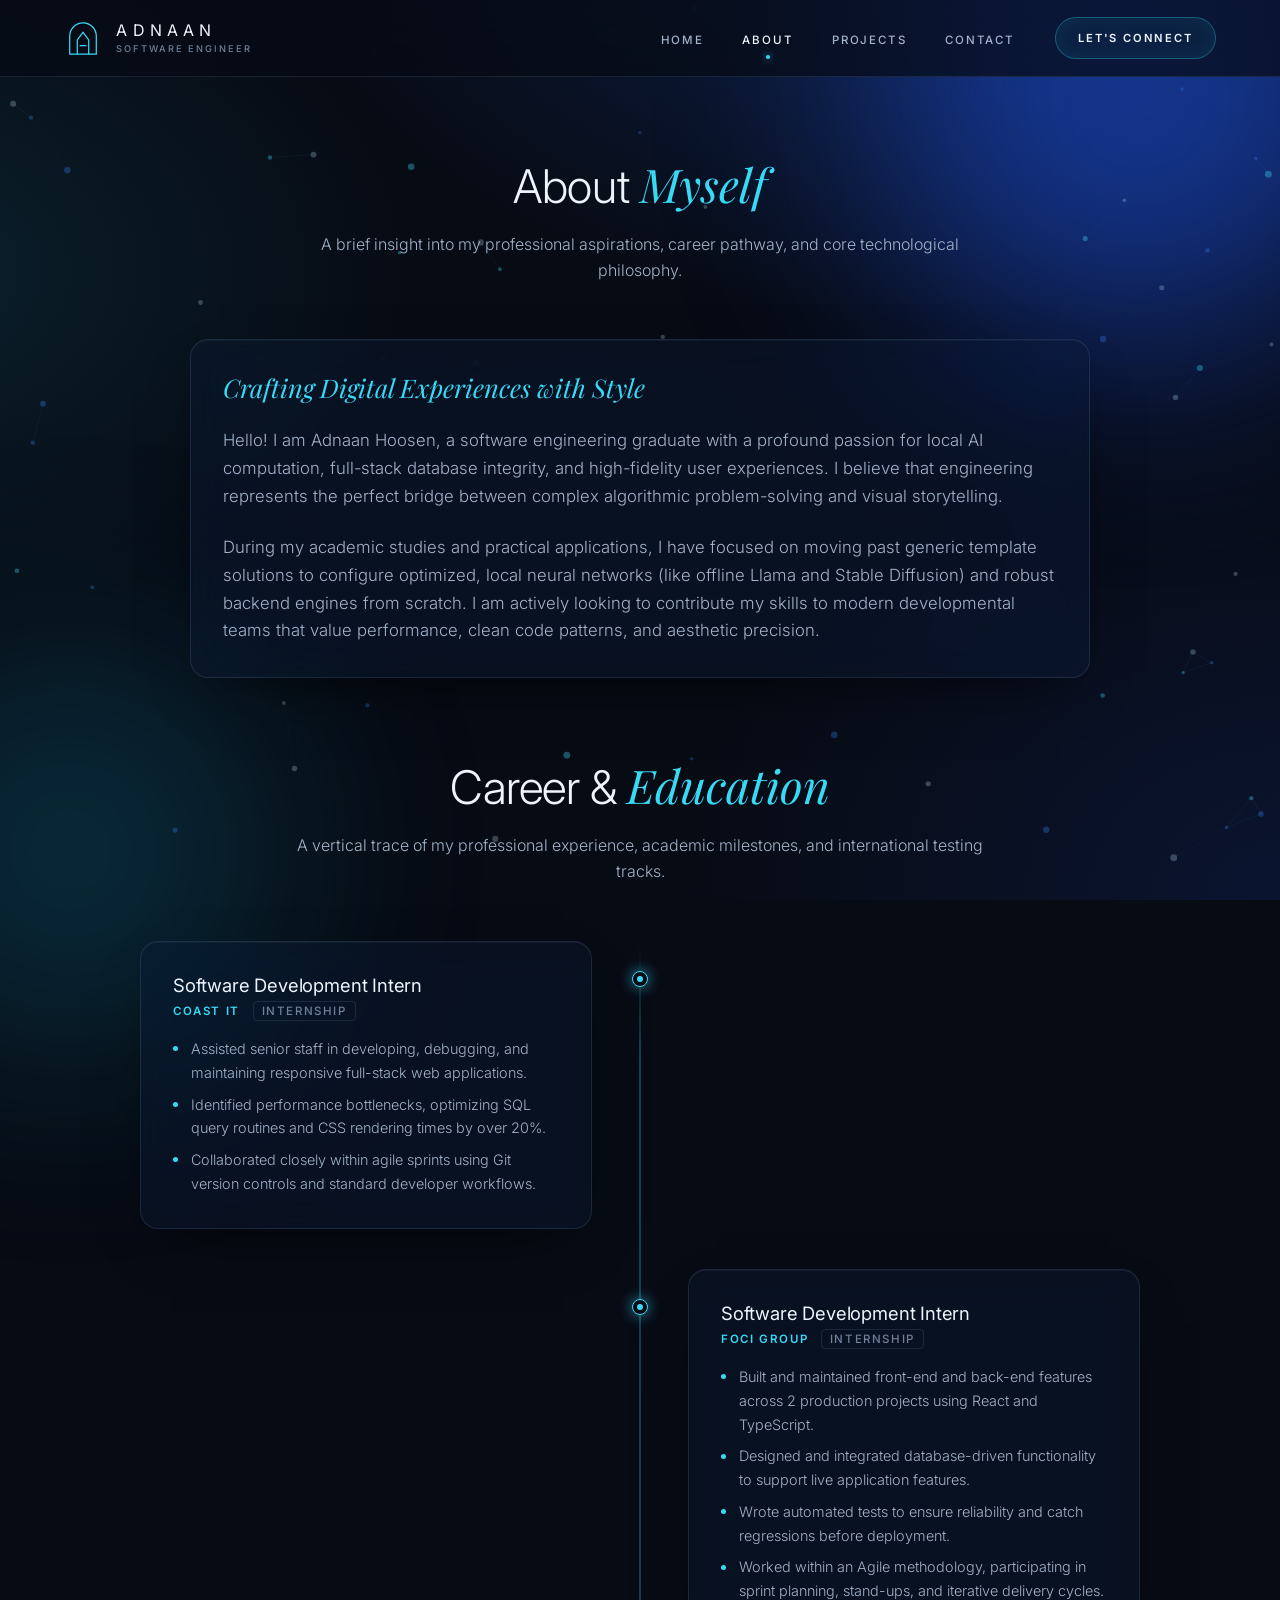
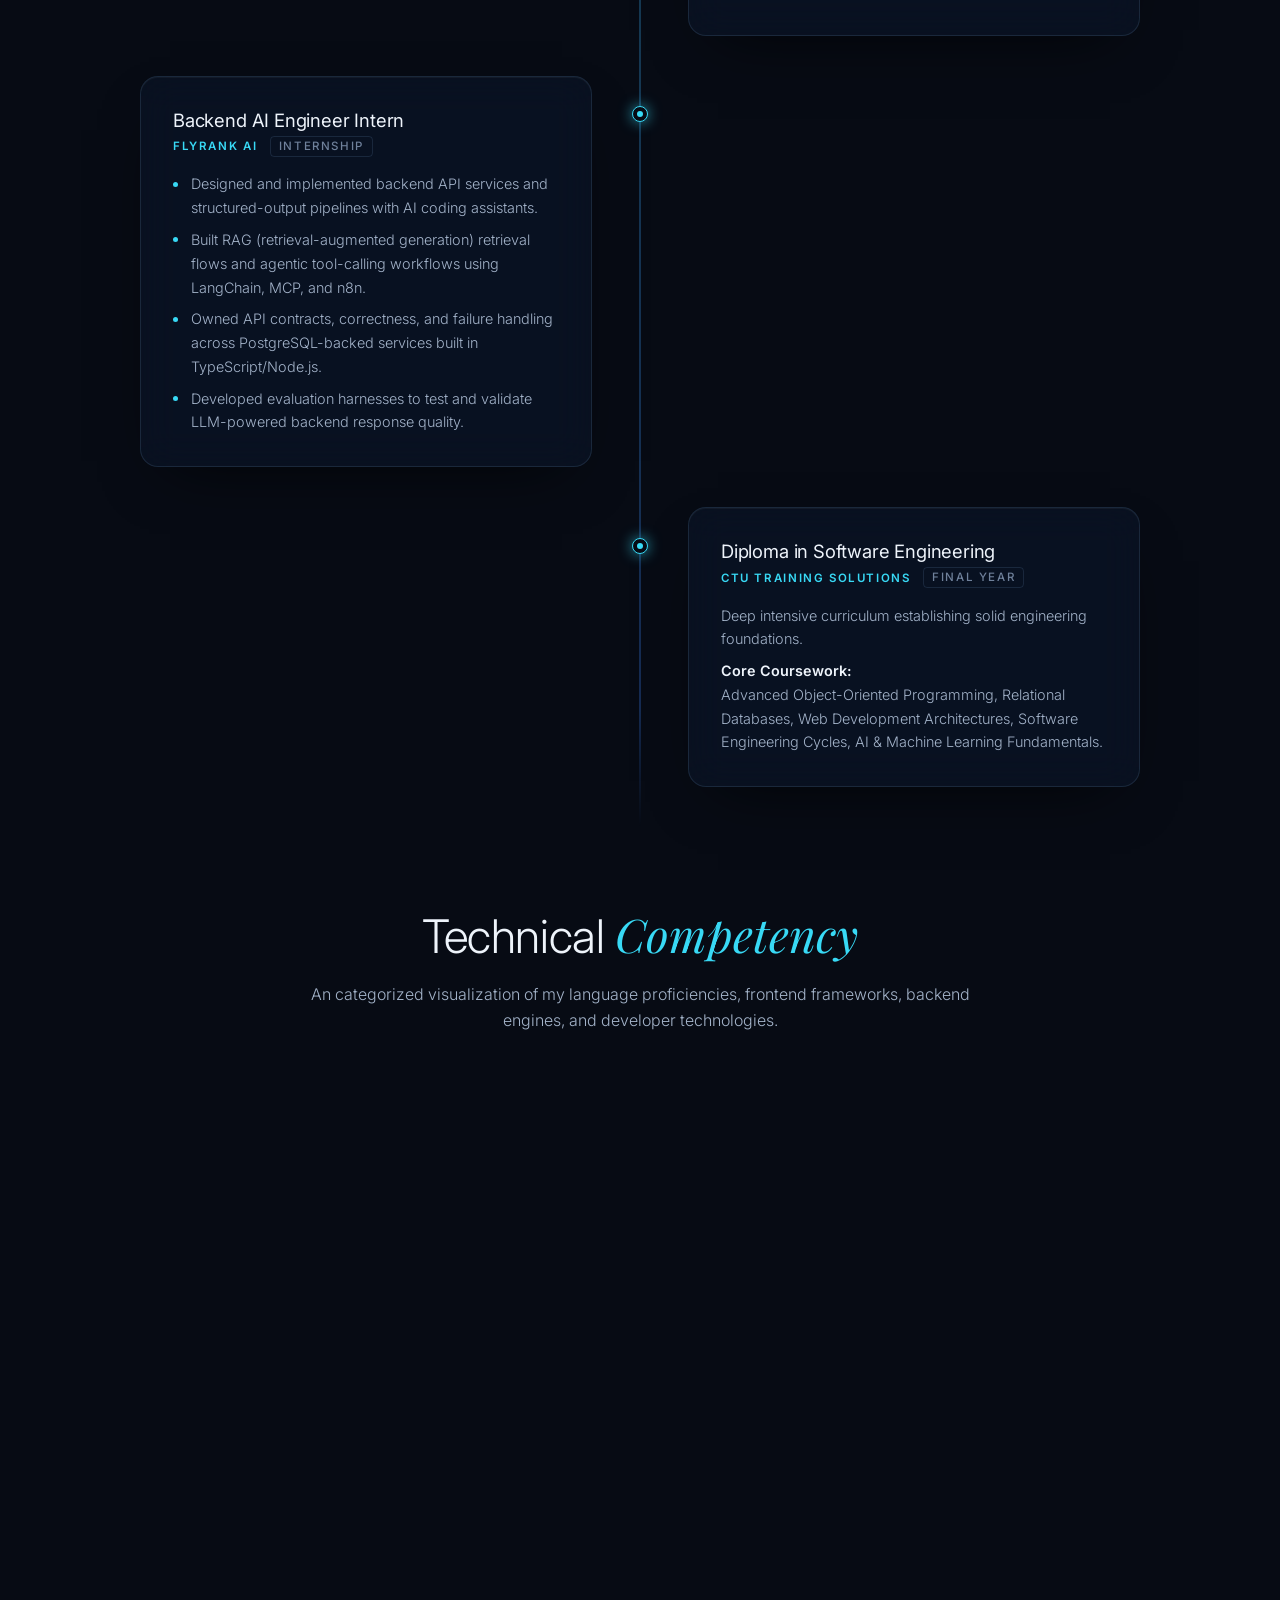
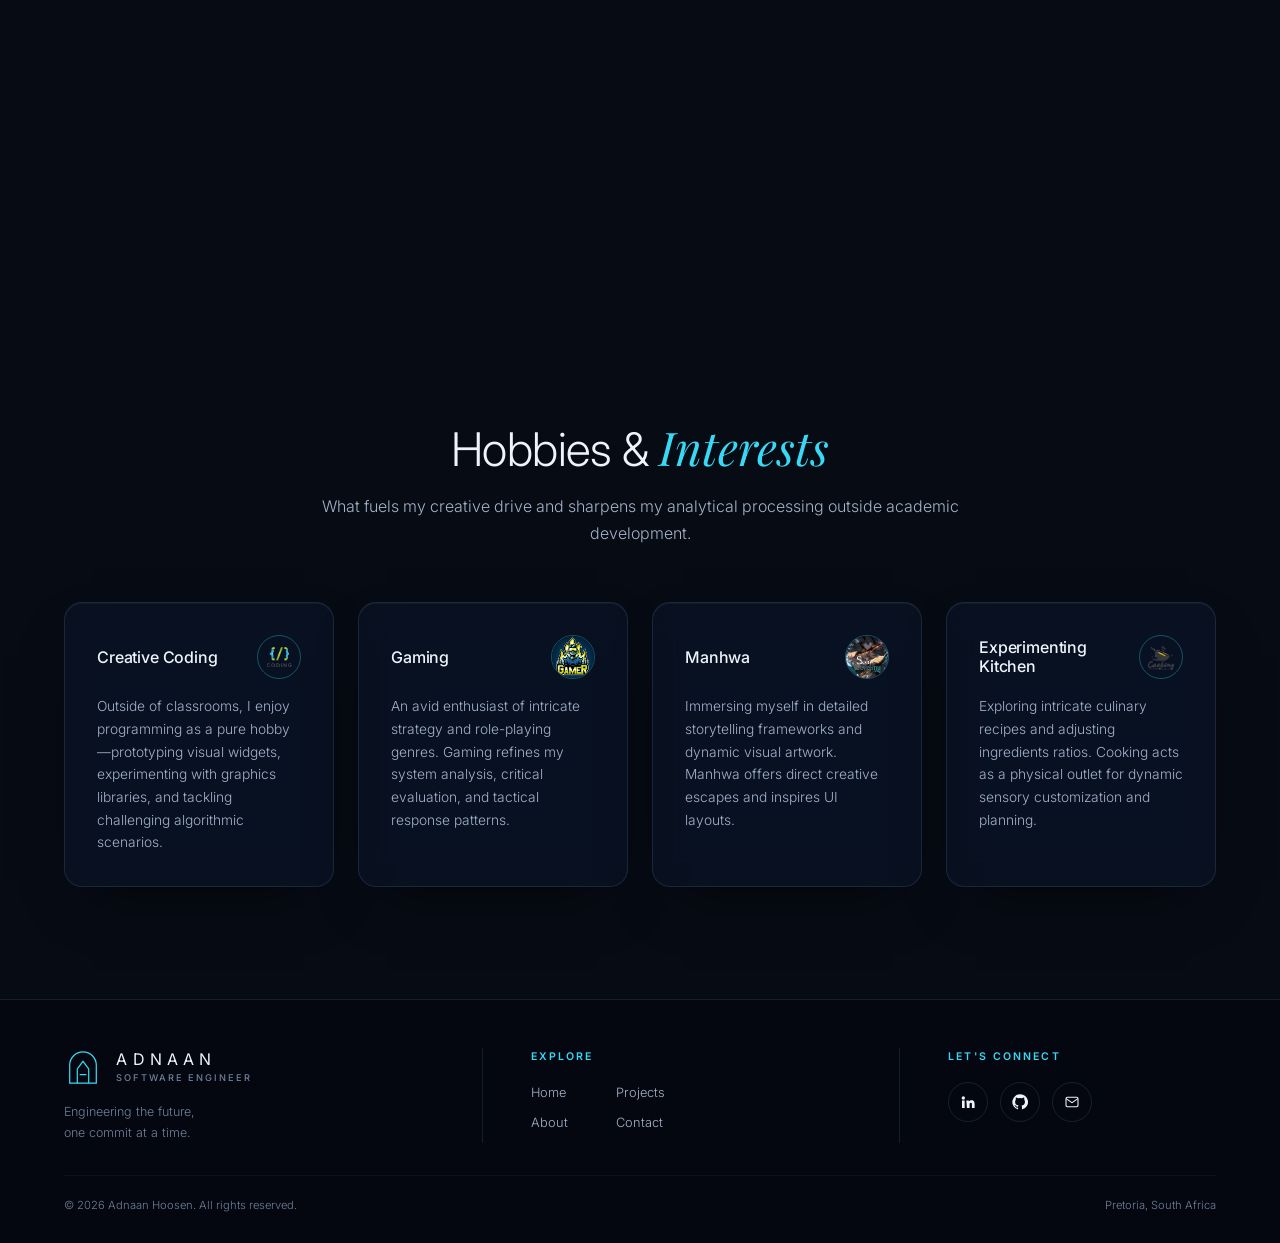
==== commit fd889941: "Switch colour scheme to midnight navy and electric cyan Replace the plum/pink palette with deep navy" ====
--- a/about.html
+++ b/about.html
@@ -4,7 +4,7 @@
 <head>
     <meta charset="UTF-8">
     <meta name="viewport" content="width=device-width, initial-scale=1.0">
-    <meta name="theme-color" content="#0c0716">
+    <meta name="theme-color" content="#070b14">
     <link rel="manifest" href="/manifest.json">
     <link rel="preconnect" href="https://fonts.googleapis.com">
     <link rel="preconnect" href="https://fonts.gstatic.com" crossorigin>
--- a/style.css
+++ b/style.css
@@ -1,6 +1,6 @@
 /* ==========================================================================
-   Adnaan Hoosen Portfolio — "Violet Dusk" redesign
-   Deep plum background, frosted glass surfaces, rose-pink accents,
+   Adnaan Hoosen Portfolio — "Midnight Cyan" redesign
+   Midnight navy background, frosted glass surfaces, electric cyan accents,
    light sans headings with italic serif highlights.
    ========================================================================== */
 
@@ -10,37 +10,36 @@
   --font-serif: 'Playfair Display', Georgia, serif;
 
   /* Surfaces */
-  --bg-dark: #0c0716;
-  --bg-deep: #08050f;
-  --bg-dark-card: rgba(34, 20, 58, 0.42);
-  --bg-card-strong: rgba(44, 26, 74, 0.55);
-  --bg-glass-nav: rgba(12, 7, 22, 0.7);
-  --border-glass: rgba(214, 178, 255, 0.12);
-  --border-strong: rgba(232, 168, 222, 0.32);
+  --bg-dark: #070b14;
+  --bg-deep: #04070d;
+  --bg-dark-card: rgba(16, 28, 48, 0.42);
+  --bg-card-strong: rgba(20, 36, 62, 0.55);
+  --bg-glass-nav: rgba(7, 11, 20, 0.7);
+  --border-glass: rgba(150, 200, 255, 0.12);
+  --border-strong: rgba(56, 217, 245, 0.32);
 
   /* Accents */
-  --accent-pink: #f4a3d7;
-  --accent-rose: #ff7fc6;
-  --accent-violet: #a679ff;
-  --accent-purple: #7b4ddb;
-  --accent-cyan: var(--accent-pink); /* legacy alias */
+  --accent-cyan: #38d9f5;
+  --accent-teal: #22d3ee;
+  --accent-blue: #3b82f6;
+  --accent-indigo: #2563eb;
 
   /* Text */
-  --text-primary: #f4eefc;
-  --text-secondary: #bcaed2;
-  --text-muted: #8a7aa6;
+  --text-primary: #eef4fb;
+  --text-secondary: #a3b3c9;
+  --text-muted: #6f819b;
 
   /* Gradients */
-  --gradient-primary: linear-gradient(135deg, #f8b4dd 0%, #e48ad0 55%, #b37cf5 100%);
-  --gradient-glow: linear-gradient(135deg, rgba(244, 163, 215, 0.14) 0%, rgba(166, 121, 255, 0.14) 100%);
-  --gradient-panel: linear-gradient(160deg, rgba(58, 34, 96, 0.55) 0%, rgba(24, 14, 42, 0.55) 100%);
+  --gradient-primary: linear-gradient(135deg, #67e8f9 0%, #38bdf8 55%, #3b82f6 100%);
+  --gradient-glow: linear-gradient(135deg, rgba(56, 217, 245, 0.14) 0%, rgba(59, 130, 246, 0.14) 100%);
+  --gradient-panel: linear-gradient(160deg, rgba(22, 42, 72, 0.55) 0%, rgba(10, 18, 32, 0.55) 100%);
 
   --radius-lg: 18px;
   --radius-md: 12px;
   --radius-sm: 8px;
 
   --shadow-glow: 0 0 0 1px var(--border-glass), 0 20px 50px -20px rgba(0, 0, 0, 0.7);
-  --shadow-pink: 0 10px 30px -8px rgba(244, 128, 200, 0.55);
+  --shadow-accent: 0 10px 30px -8px rgba(34, 197, 234, 0.55);
 
   --transition-smooth: all 0.45s cubic-bezier(0.16, 1, 0.3, 1);
   --transition-fast: all 0.2s ease;
@@ -65,9 +64,9 @@
   font-weight: 300;
   background-color: var(--bg-dark);
   background-image:
-    radial-gradient(1200px 700px at 78% -10%, rgba(123, 77, 219, 0.28), transparent 60%),
-    radial-gradient(900px 600px at -10% 30%, rgba(228, 138, 208, 0.12), transparent 60%),
-    radial-gradient(1000px 800px at 100% 100%, rgba(98, 52, 170, 0.18), transparent 60%);
+    radial-gradient(1200px 700px at 78% -10%, rgba(37, 99, 235, 0.28), transparent 60%),
+    radial-gradient(900px 600px at -10% 30%, rgba(34, 197, 234, 0.12), transparent 60%),
+    radial-gradient(1000px 800px at 100% 100%, rgba(30, 64, 175, 0.18), transparent 60%);
   background-attachment: fixed;
   color: var(--text-secondary);
   line-height: 1.65;
@@ -94,7 +93,7 @@
 }
 
 ::selection {
-  background: rgba(244, 163, 215, 0.35);
+  background: rgba(56, 217, 245, 0.35);
   color: #fff;
 }
 
@@ -110,7 +109,7 @@
 }
 
 :focus-visible {
-  outline: 2px solid var(--accent-pink);
+  outline: 2px solid var(--accent-cyan);
   outline-offset: 3px;
   border-radius: 4px;
 }
@@ -132,7 +131,7 @@
   font-family: var(--font-serif);
   font-style: italic;
   font-weight: 400;
-  color: var(--accent-pink);
+  color: var(--accent-cyan);
   letter-spacing: 0;
 }
 
@@ -142,7 +141,7 @@
   font-weight: 500;
   letter-spacing: 0.2em;
   text-transform: uppercase;
-  color: var(--accent-pink);
+  color: var(--accent-cyan);
   margin-bottom: 0.9rem;
 }
 
@@ -166,7 +165,7 @@
 .orb-1 {
   width: 520px;
   height: 520px;
-  background: #6a3bc9;
+  background: #1d4ed8;
   top: -160px;
   right: -120px;
 }
@@ -174,7 +173,7 @@
 .orb-2 {
   width: 420px;
   height: 420px;
-  background: #b0468f;
+  background: #0e7490;
   bottom: -160px;
   left: -140px;
   opacity: 0.3;
@@ -219,24 +218,24 @@
 
 .btn-primary {
   background: var(--gradient-primary);
-  color: #2a0f2c;
-  box-shadow: var(--shadow-pink);
+  color: #04121f;
+  box-shadow: var(--shadow-accent);
 }
 
 .btn-primary:hover {
   transform: translateY(-2px);
-  box-shadow: 0 14px 38px -8px rgba(244, 128, 200, 0.75);
+  box-shadow: 0 14px 38px -8px rgba(34, 197, 234, 0.75);
 }
 
 .btn-secondary {
   background: rgba(255, 255, 255, 0.02);
-  border-color: rgba(232, 214, 255, 0.28);
+  border-color: rgba(190, 215, 255, 0.28);
   color: var(--text-primary);
 }
 
 .btn-secondary:hover {
-  border-color: var(--accent-pink);
-  background: rgba(244, 163, 215, 0.08);
+  border-color: var(--accent-cyan);
+  background: rgba(56, 217, 245, 0.08);
   transform: translateY(-2px);
 }
 
@@ -248,7 +247,7 @@
   font-weight: 500;
   letter-spacing: 0.18em;
   text-transform: uppercase;
-  color: var(--accent-pink);
+  color: var(--accent-cyan);
   transition: var(--transition-fast);
 }
 
@@ -296,7 +295,7 @@
 .logo-mark {
   width: 38px;
   height: 38px;
-  color: var(--accent-pink);
+  color: var(--accent-cyan);
   flex-shrink: 0;
 }
 
@@ -354,8 +353,8 @@
   width: 4px;
   height: 4px;
   border-radius: 50%;
-  background: var(--accent-pink);
-  box-shadow: 0 0 8px var(--accent-pink);
+  background: var(--accent-cyan);
+  box-shadow: 0 0 8px var(--accent-cyan);
   transform: translateX(-50%) scale(0);
   transition: var(--transition-fast);
 }
@@ -378,15 +377,15 @@
   letter-spacing: 0.16em;
   text-transform: uppercase;
   color: var(--text-primary);
-  background: rgba(244, 163, 215, 0.06);
-  box-shadow: inset 0 0 18px rgba(244, 163, 215, 0.08);
+  background: rgba(56, 217, 245, 0.06);
+  box-shadow: inset 0 0 18px rgba(56, 217, 245, 0.08);
   transition: var(--transition-fast);
   white-space: nowrap;
 }
 
 .nav-cta:hover {
-  background: rgba(244, 163, 215, 0.16);
-  border-color: var(--accent-pink);
+  background: rgba(56, 217, 245, 0.16);
+  border-color: var(--accent-cyan);
 }
 
 .hamburger {
@@ -545,7 +544,7 @@
   font-weight: 500;
   letter-spacing: 0.22em;
   text-transform: uppercase;
-  color: var(--accent-pink);
+  color: var(--accent-cyan);
   margin-bottom: 1.5rem;
 }
 
@@ -579,7 +578,7 @@
 }
 
 .typewriter-cursor {
-  color: var(--accent-pink);
+  color: var(--accent-cyan);
   animation: blink 1s step-end infinite;
   margin-left: 2px;
 }
@@ -614,7 +613,7 @@
   width: 14px;
   height: 14px;
   border-radius: 50%;
-  border: 1px solid var(--accent-pink);
+  border: 1px solid var(--accent-cyan);
   display: grid;
   place-items: center;
   flex-shrink: 0;
@@ -625,8 +624,8 @@
   width: 6px;
   height: 6px;
   border-radius: 50%;
-  background: var(--accent-pink);
-  box-shadow: 0 0 10px var(--accent-pink);
+  background: var(--accent-cyan);
+  box-shadow: 0 0 10px var(--accent-cyan);
   animation: pulse 2.2s ease-in-out infinite;
 }
 
@@ -670,8 +669,8 @@
   position: absolute;
   inset: -14%;
   border-radius: 50%;
-  border: 1px solid rgba(232, 190, 255, 0.14);
-  box-shadow: inset 0 0 60px rgba(166, 121, 255, 0.08);
+  border: 1px solid rgba(150, 210, 255, 0.14);
+  box-shadow: inset 0 0 60px rgba(59, 130, 246, 0.08);
 }
 
 .hero-orb::after {
@@ -679,7 +678,7 @@
   position: absolute;
   inset: -4%;
   border-radius: 50%;
-  background: radial-gradient(circle at 40% 35%, rgba(255, 170, 225, 0.55), rgba(166, 121, 255, 0.35) 45%, transparent 70%);
+  background: radial-gradient(circle at 40% 35%, rgba(120, 220, 255, 0.55), rgba(59, 130, 246, 0.35) 45%, transparent 70%);
   filter: blur(30px);
   z-index: -1;
   animation: orbBreath 7s ease-in-out infinite;
@@ -698,8 +697,8 @@
   height: 100%;
   border-radius: 50%;
   overflow: hidden;
-  border: 1px solid rgba(255, 200, 240, 0.35);
-  box-shadow: 0 0 80px rgba(228, 138, 208, 0.35), inset 0 0 40px rgba(0, 0, 0, 0.6);
+  border: 1px solid rgba(140, 225, 255, 0.35);
+  box-shadow: 0 0 80px rgba(34, 197, 234, 0.35), inset 0 0 40px rgba(0, 0, 0, 0.6);
 }
 
 .hero-image {
@@ -713,7 +712,7 @@
   content: '';
   position: absolute;
   inset: 0;
-  background: linear-gradient(200deg, rgba(244, 163, 215, 0.18), rgba(98, 52, 170, 0.25));
+  background: linear-gradient(200deg, rgba(56, 217, 245, 0.18), rgba(30, 64, 175, 0.25));
   mix-blend-mode: color;
 }
 
@@ -722,8 +721,8 @@
   z-index: 2;
   padding: 1.1rem 1.25rem;
   border-radius: 14px;
-  background: rgba(54, 32, 92, 0.42);
-  border: 1px solid rgba(232, 190, 255, 0.22);
+  background: rgba(22, 40, 70, 0.42);
+  border: 1px solid rgba(150, 210, 255, 0.22);
   backdrop-filter: blur(16px);
   -webkit-backdrop-filter: blur(16px);
   box-shadow: 0 20px 40px -20px rgba(0, 0, 0, 0.7);
@@ -780,7 +779,7 @@
   width: 4px;
   height: 4px;
   border-radius: 50%;
-  background: var(--accent-pink);
+  background: var(--accent-cyan);
 }
 
 .badge-heart {
@@ -788,7 +787,7 @@
   margin-top: 0.5rem;
   width: 14px;
   height: 14px;
-  color: var(--accent-pink);
+  color: var(--accent-cyan);
 }
 
 .badge-top {
@@ -882,7 +881,7 @@
 .project-card:hover {
   border-color: var(--border-strong);
   transform: translateY(-6px);
-  box-shadow: 0 30px 60px -30px rgba(0, 0, 0, 0.9), 0 0 40px -10px rgba(228, 138, 208, 0.3);
+  box-shadow: 0 30px 60px -30px rgba(0, 0, 0, 0.9), 0 0 40px -10px rgba(34, 197, 234, 0.3);
 }
 
 .project-card-image-wrap {
@@ -905,7 +904,7 @@
 .project-card-image-overlay {
   position: absolute;
   inset: 0;
-  background: linear-gradient(180deg, transparent 40%, rgba(20, 11, 36, 0.92) 100%);
+  background: linear-gradient(180deg, transparent 40%, rgba(8, 14, 26, 0.92) 100%);
 }
 
 .project-card-category {
@@ -919,7 +918,7 @@
   letter-spacing: 0.14em;
   text-transform: uppercase;
   color: var(--text-primary);
-  background: rgba(20, 11, 36, 0.6);
+  background: rgba(8, 14, 26, 0.6);
   border: 1px solid var(--border-glass);
   backdrop-filter: blur(8px);
 }
@@ -986,7 +985,7 @@
   font-size: 0.66rem;
   font-weight: 500;
   color: var(--text-secondary);
-  border: 1px solid rgba(214, 178, 255, 0.18);
+  border: 1px solid rgba(150, 200, 255, 0.18);
   background: rgba(255, 255, 255, 0.02);
 }
 
@@ -1005,7 +1004,7 @@
   font-weight: 600;
   letter-spacing: 0.16em;
   text-transform: uppercase;
-  color: var(--accent-pink);
+  color: var(--accent-cyan);
   padding: 0;
   transition: var(--transition-fast);
 }
@@ -1016,13 +1015,13 @@
   height: 38px;
   border-radius: 50%;
   border: 1px solid var(--border-strong);
-  background: url("data:image/svg+xml,%3Csvg xmlns='http://www.w3.org/2000/svg' viewBox='0 0 24 24' fill='none' stroke='%23f4a3d7' stroke-width='1.6' stroke-linecap='round' stroke-linejoin='round'%3E%3Cpath d='M5 12h14M13 6l6 6-6 6'/%3E%3C/svg%3E") center / 16px no-repeat;
+  background: url("data:image/svg+xml,%3Csvg xmlns='http://www.w3.org/2000/svg' viewBox='0 0 24 24' fill='none' stroke='%2338d9f5' stroke-width='1.6' stroke-linecap='round' stroke-linejoin='round'%3E%3Cpath d='M5 12h14M13 6l6 6-6 6'/%3E%3C/svg%3E") center / 16px no-repeat;
   transition: var(--transition-fast);
 }
 
 .project-btn:hover::after {
-  background-color: rgba(244, 163, 215, 0.14);
-  border-color: var(--accent-pink);
+  background-color: rgba(56, 217, 245, 0.14);
+  border-color: var(--accent-cyan);
   transform: translateX(3px);
 }
 
@@ -1063,7 +1062,7 @@
 .filter-btn.active {
   background: var(--gradient-primary);
   border-color: transparent;
-  color: #2a0f2c;
+  color: #04121f;
 }
 
 /* ============================================================ SERVICES */
@@ -1086,8 +1085,8 @@
   width: 120px;
   height: 120px;
   border-radius: 50%;
-  background: radial-gradient(circle at 35% 30%, #ffd2ef, #c879d6 38%, #4b2389 75%);
-  box-shadow: 0 0 50px rgba(228, 138, 208, 0.45);
+  background: radial-gradient(circle at 35% 30%, #cffafe, #22d3ee 38%, #1e3a8a 75%);
+  box-shadow: 0 0 50px rgba(34, 197, 234, 0.45);
 }
 
 .services-planet::after {
@@ -1098,7 +1097,7 @@
   top: 44%;
   height: 22%;
   border-radius: 50%;
-  border: 1px solid rgba(255, 200, 240, 0.45);
+  border: 1px solid rgba(140, 225, 255, 0.45);
   transform: rotate(-14deg);
 }
 
@@ -1114,7 +1113,7 @@
 }
 
 .service-item + .service-item {
-  border-left: 1px solid rgba(214, 178, 255, 0.07);
+  border-left: 1px solid rgba(150, 200, 255, 0.07);
 }
 
 .icon-ring {
@@ -1123,10 +1122,10 @@
   border-radius: 50%;
   display: grid;
   place-items: center;
-  color: var(--accent-pink);
+  color: var(--accent-cyan);
   border: 1px solid var(--border-strong);
-  background: radial-gradient(circle, rgba(244, 163, 215, 0.14), transparent 70%);
-  box-shadow: 0 0 22px -6px rgba(244, 163, 215, 0.6);
+  background: radial-gradient(circle, rgba(56, 217, 245, 0.14), transparent 70%);
+  box-shadow: 0 0 22px -6px rgba(56, 217, 245, 0.6);
   margin-bottom: 1.5rem;
 }
 
@@ -1154,7 +1153,7 @@
   font-weight: 500;
   letter-spacing: 0.2em;
   text-transform: uppercase;
-  color: var(--accent-pink);
+  color: var(--accent-cyan);
   margin-bottom: 1.1rem;
 }
 
@@ -1180,7 +1179,7 @@
   border-radius: 10px;
   display: grid;
   place-items: center;
-  background: rgba(12, 7, 22, 0.75);
+  background: rgba(7, 11, 20, 0.75);
   border: 1px solid var(--border-glass);
   transition: var(--transition-fast);
 }
@@ -1223,8 +1222,8 @@
   left: -2rem;
   right: 0;
   height: 1px;
-  background: linear-gradient(90deg, transparent, rgba(244, 163, 215, 0.6) 12%, rgba(244, 163, 215, 0.6) 88%, transparent);
-  box-shadow: 0 0 10px rgba(244, 163, 215, 0.5);
+  background: linear-gradient(90deg, transparent, rgba(56, 217, 245, 0.6) 12%, rgba(56, 217, 245, 0.6) 88%, transparent);
+  box-shadow: 0 0 10px rgba(56, 217, 245, 0.5);
 }
 
 .process-step {
@@ -1259,7 +1258,7 @@
   font-size: 1.05rem;
   font-weight: 400;
   letter-spacing: 0;
-  color: var(--accent-pink);
+  color: var(--accent-cyan);
 }
 
 .process-step p {
@@ -1273,11 +1272,11 @@
   height: 260px;
   border-radius: 110px 110px 6px 6px;
   overflow: hidden;
-  border: 1px solid rgba(255, 200, 240, 0.25);
+  border: 1px solid rgba(140, 225, 255, 0.25);
   background:
-    radial-gradient(circle at 50% 62%, #ffd6f0 0 18px, rgba(255, 170, 225, 0.6) 19px, transparent 48px),
-    linear-gradient(180deg, #2a1452 0%, #7b3fa6 55%, #f0a8d8 78%, #3a1d63 79%, #1a0d30 100%);
-  box-shadow: 0 0 70px rgba(228, 138, 208, 0.35);
+    radial-gradient(circle at 50% 62%, #e0f7ff 0 18px, rgba(120, 220, 255, 0.6) 19px, transparent 48px),
+    linear-gradient(180deg, #0b1a33 0%, #1e3a8a 55%, #5ccff0 78%, #13284a 79%, #081222 100%);
+  box-shadow: 0 0 70px rgba(34, 197, 234, 0.35);
 }
 
 .archway::before {
@@ -1288,8 +1287,8 @@
   bottom: 0;
   height: 30%;
   background:
-    repeating-linear-gradient(180deg, rgba(255, 210, 240, 0.25) 0 2px, transparent 2px 12px),
-    linear-gradient(180deg, #2b1650, #120922);
+    repeating-linear-gradient(180deg, rgba(170, 230, 255, 0.25) 0 2px, transparent 2px 12px),
+    linear-gradient(180deg, #10213d, #060d1a);
   clip-path: polygon(30% 0, 70% 0, 100% 100%, 0 100%);
 }
 
@@ -1300,7 +1299,7 @@
   background-image:
     radial-gradient(1px 1px at 20% 20%, #fff, transparent),
     radial-gradient(1px 1px at 70% 15%, #fff, transparent),
-    radial-gradient(1px 1px at 40% 35%, #ffd6f0, transparent),
+    radial-gradient(1px 1px at 40% 35%, #e0f7ff, transparent),
     radial-gradient(1px 1px at 85% 40%, #fff, transparent);
 }
 
@@ -1326,7 +1325,7 @@
   font-family: var(--font-serif);
   font-size: 3rem;
   line-height: 0.6;
-  color: var(--accent-pink);
+  color: var(--accent-cyan);
   margin-bottom: 0.75rem;
   height: 1.5rem;
 }
@@ -1354,7 +1353,7 @@
   font-size: 0.75rem;
   font-weight: 600;
   letter-spacing: 0.05em;
-  color: #2a0f2c;
+  color: #04121f;
   background: var(--gradient-primary);
   flex-shrink: 0;
 }
@@ -1379,7 +1378,7 @@
   grid-template-columns: auto 1.1fr 1fr;
   gap: 2.5rem;
   align-items: center;
-  background: linear-gradient(120deg, rgba(92, 48, 150, 0.55), rgba(42, 22, 74, 0.55));
+  background: linear-gradient(120deg, rgba(24, 58, 110, 0.55), rgba(12, 26, 48, 0.55));
 }
 
 .cta-side-label {
@@ -1414,7 +1413,7 @@
 .cta-meta svg {
   width: 18px;
   height: 18px;
-  color: var(--accent-pink);
+  color: var(--accent-cyan);
   flex-shrink: 0;
 }
 
@@ -1442,7 +1441,7 @@
   padding: 0.8rem 1rem;
   border-radius: 8px;
   border: 1px solid var(--border-glass);
-  background: rgba(12, 7, 22, 0.45);
+  background: rgba(7, 11, 20, 0.45);
   color: var(--text-primary);
   font-size: 0.85rem;
   transition: var(--transition-fast);
@@ -1462,8 +1461,8 @@
 .cta-form input:focus,
 .cta-form textarea:focus {
   outline: none;
-  border-color: var(--accent-pink);
-  box-shadow: 0 0 0 3px rgba(244, 163, 215, 0.12);
+  border-color: var(--accent-cyan);
+  box-shadow: 0 0 0 3px rgba(56, 217, 245, 0.12);
 }
 
 .cta-form .btn {
@@ -1484,7 +1483,7 @@
   top: 0;
   bottom: 0;
   width: 1px;
-  background: linear-gradient(180deg, transparent, rgba(244, 163, 215, 0.55) 8%, rgba(166, 121, 255, 0.55) 92%, transparent);
+  background: linear-gradient(180deg, transparent, rgba(56, 217, 245, 0.55) 8%, rgba(59, 130, 246, 0.55) 92%, transparent);
   transform: translateX(-50%);
 }
 
@@ -1507,8 +1506,8 @@
   height: 16px;
   border-radius: 50%;
   background: var(--bg-dark);
-  border: 1px solid var(--accent-pink);
-  box-shadow: 0 0 14px rgba(244, 163, 215, 0.7);
+  border: 1px solid var(--accent-cyan);
+  box-shadow: 0 0 14px rgba(56, 217, 245, 0.7);
 }
 
 .timeline-dot::after {
@@ -1516,7 +1515,7 @@
   position: absolute;
   inset: 4px;
   border-radius: 50%;
-  background: var(--accent-pink);
+  background: var(--accent-cyan);
 }
 
 .timeline-item:nth-child(even) .timeline-dot {
@@ -1539,7 +1538,7 @@
   font-weight: 600;
   letter-spacing: 0.14em;
   text-transform: uppercase;
-  color: var(--accent-pink);
+  color: var(--accent-cyan);
   margin-bottom: 1rem;
 }
 
@@ -1575,7 +1574,7 @@
   width: 5px;
   height: 5px;
   border-radius: 50%;
-  background: var(--accent-pink);
+  background: var(--accent-cyan);
 }
 
 /* Skills */
@@ -1601,7 +1600,7 @@
   font-style: italic;
   font-size: 1.4rem;
   font-weight: 400;
-  color: var(--accent-pink);
+  color: var(--accent-cyan);
   letter-spacing: 0;
 }
 
@@ -1650,7 +1649,7 @@
   height: 100%;
   border-radius: 4px;
   background: var(--gradient-primary);
-  box-shadow: 0 0 10px rgba(244, 163, 215, 0.6);
+  box-shadow: 0 0 10px rgba(56, 217, 245, 0.6);
   transition: width 1.4s cubic-bezier(0.16, 1, 0.3, 1);
 }
 
@@ -1685,7 +1684,7 @@
   padding: 8px;
   object-fit: contain;
   border-radius: 10px;
-  background: rgba(12, 7, 22, 0.7);
+  background: rgba(7, 11, 20, 0.7);
   border: 1px solid var(--border-glass);
 }
 
@@ -1716,7 +1715,7 @@
 
 .verify-code {
   font-family: ui-monospace, SFMono-Regular, Menlo, monospace;
-  color: var(--accent-pink);
+  color: var(--accent-cyan);
 }
 
 /* Hobbies */
@@ -1784,7 +1783,7 @@
 a.contact-glow-card:hover {
   border-color: var(--border-strong);
   transform: translateY(-4px);
-  box-shadow: 0 24px 50px -24px rgba(0, 0, 0, 0.8), 0 0 30px -10px rgba(228, 138, 208, 0.4);
+  box-shadow: 0 24px 50px -24px rgba(0, 0, 0, 0.8), 0 0 30px -10px rgba(34, 197, 234, 0.4);
 }
 
 .contact-card-icon-wrap {
@@ -1795,9 +1794,9 @@
   place-items: center;
   font-size: 1.3rem;
   flex-shrink: 0;
-  color: var(--accent-pink);
+  color: var(--accent-cyan);
   border: 1px solid var(--border-strong);
-  background: radial-gradient(circle, rgba(244, 163, 215, 0.14), transparent 70%);
+  background: radial-gradient(circle, rgba(56, 217, 245, 0.14), transparent 70%);
 }
 
 .contact-card-icon-wrap svg {
@@ -1827,14 +1826,14 @@
   display: inline-block;
   margin-top: 0.35rem;
   font-size: 0.72rem;
-  color: var(--accent-pink);
+  color: var(--accent-cyan);
 }
 
 /* ================================================================ FOOTER */
 footer {
   margin-top: 2rem;
   border-top: 1px solid var(--border-glass);
-  background: rgba(8, 5, 15, 0.55);
+  background: rgba(4, 7, 13, 0.55);
 }
 
 .footer-grid {
@@ -1861,7 +1860,7 @@
   font-weight: 600;
   letter-spacing: 0.2em;
   text-transform: uppercase;
-  color: var(--accent-pink);
+  color: var(--accent-cyan);
   margin-bottom: 1rem;
 }
 
@@ -1894,9 +1893,9 @@
 }
 
 .footer-socials a:hover {
-  border-color: var(--accent-pink);
-  color: var(--accent-pink);
-  box-shadow: 0 0 18px -4px rgba(244, 163, 215, 0.6);
+  border-color: var(--accent-cyan);
+  color: var(--accent-cyan);
+  box-shadow: 0 0 18px -4px rgba(56, 217, 245, 0.6);
 }
 
 .footer-socials svg {
@@ -1909,7 +1908,7 @@
   justify-content: space-between;
   gap: 1rem;
   padding: 1.25rem 0 1.75rem;
-  border-top: 1px solid rgba(214, 178, 255, 0.06);
+  border-top: 1px solid rgba(150, 200, 255, 0.06);
   font-size: 0.7rem;
   color: var(--text-muted);
 }
@@ -1923,7 +1922,7 @@
   align-items: center;
   justify-content: center;
   padding: 24px;
-  background: rgba(6, 3, 12, 0.72);
+  background: rgba(3, 6, 12, 0.72);
   backdrop-filter: blur(8px);
   -webkit-backdrop-filter: blur(8px);
   opacity: 0;
@@ -1944,9 +1943,9 @@
   overflow-y: auto;
   padding: 2.75rem;
   border-radius: 20px;
-  background: linear-gradient(160deg, #241340, #140a24);
+  background: linear-gradient(160deg, #10203a, #0a1424);
   border: 1px solid var(--border-strong);
-  box-shadow: 0 40px 80px -30px rgba(0, 0, 0, 0.9), 0 0 60px -20px rgba(228, 138, 208, 0.35);
+  box-shadow: 0 40px 80px -30px rgba(0, 0, 0, 0.9), 0 0 60px -20px rgba(34, 197, 234, 0.35);
   transform: translateY(24px) scale(0.97);
   transition: transform 0.4s cubic-bezier(0.16, 1, 0.3, 1);
 }
@@ -1972,8 +1971,8 @@
 }
 
 .modal-close-btn:hover {
-  border-color: var(--accent-pink);
-  color: var(--accent-pink);
+  border-color: var(--accent-cyan);
+  color: var(--accent-cyan);
 }
 
 .modal-body h3 {
@@ -1991,7 +1990,7 @@
   font-weight: 600;
   letter-spacing: 0.14em;
   text-transform: uppercase;
-  color: var(--accent-pink);
+  color: var(--accent-cyan);
   border: 1px solid var(--border-strong);
   margin-bottom: 1.5rem;
 }
@@ -2007,7 +2006,7 @@
   font-weight: 600;
   letter-spacing: 0.16em;
   text-transform: uppercase;
-  color: var(--accent-pink);
+  color: var(--accent-cyan);
   margin-top: 0.75rem;
 }
 
@@ -2036,7 +2035,7 @@
   width: 5px;
   height: 5px;
   border-radius: 50%;
-  background: var(--accent-pink);
+  background: var(--accent-cyan);
 }
 
 /* ============================================================ RESPONSIVE */
@@ -2115,7 +2114,7 @@
     align-items: stretch;
     gap: 0;
     padding: 0.5rem 24px 1.5rem;
-    background: rgba(12, 7, 22, 0.97);
+    background: rgba(7, 11, 20, 0.97);
     border-bottom: 1px solid var(--border-glass);
     transform: translateY(-12px);
     opacity: 0;
@@ -2132,7 +2131,7 @@
   .nav-link {
     display: block;
     padding: 1rem 0;
-    border-bottom: 1px solid rgba(214, 178, 255, 0.06);
+    border-bottom: 1px solid rgba(150, 200, 255, 0.06);
   }
 
   .nav-link::after {
@@ -2176,7 +2175,7 @@
     right: auto;
     width: 1px;
     height: auto;
-    background: linear-gradient(180deg, transparent, rgba(244, 163, 215, 0.6) 8%, rgba(244, 163, 215, 0.6) 92%, transparent);
+    background: linear-gradient(180deg, transparent, rgba(56, 217, 245, 0.6) 8%, rgba(56, 217, 245, 0.6) 92%, transparent);
   }
 
   .process-step {
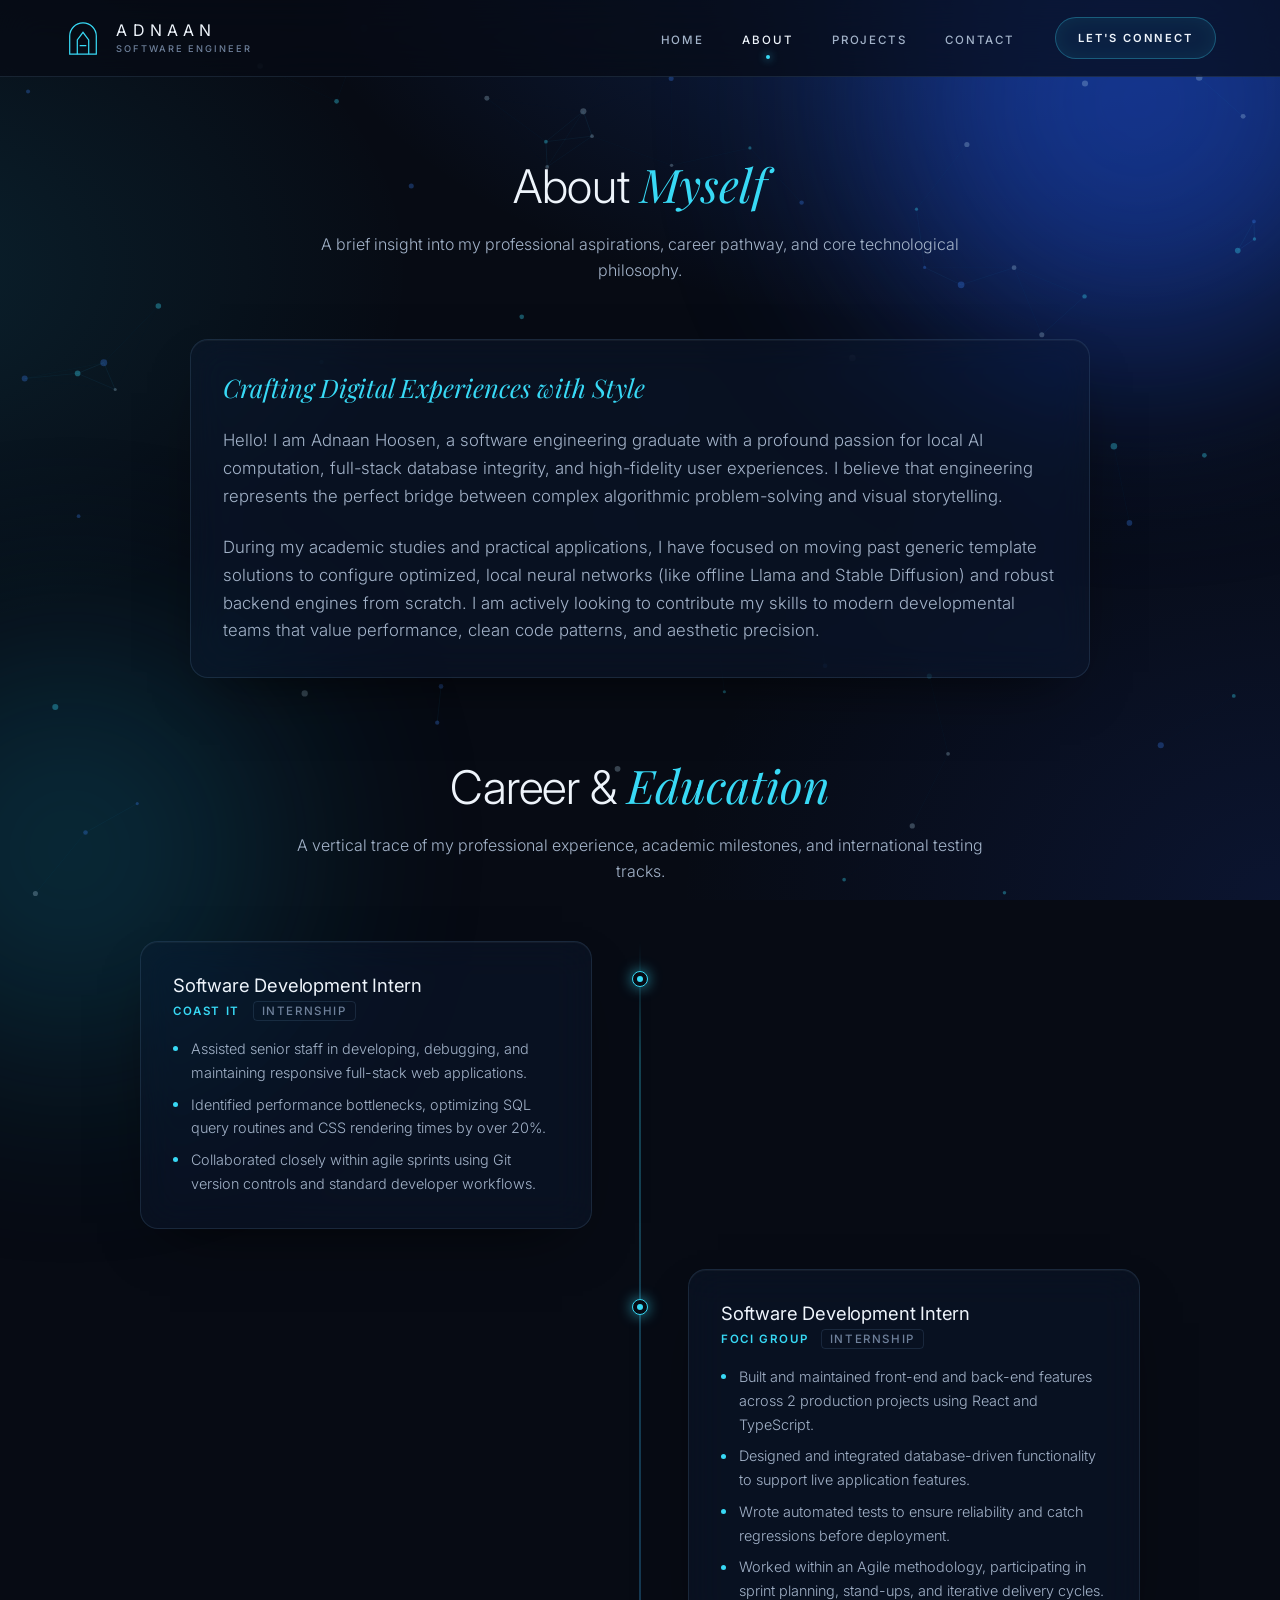
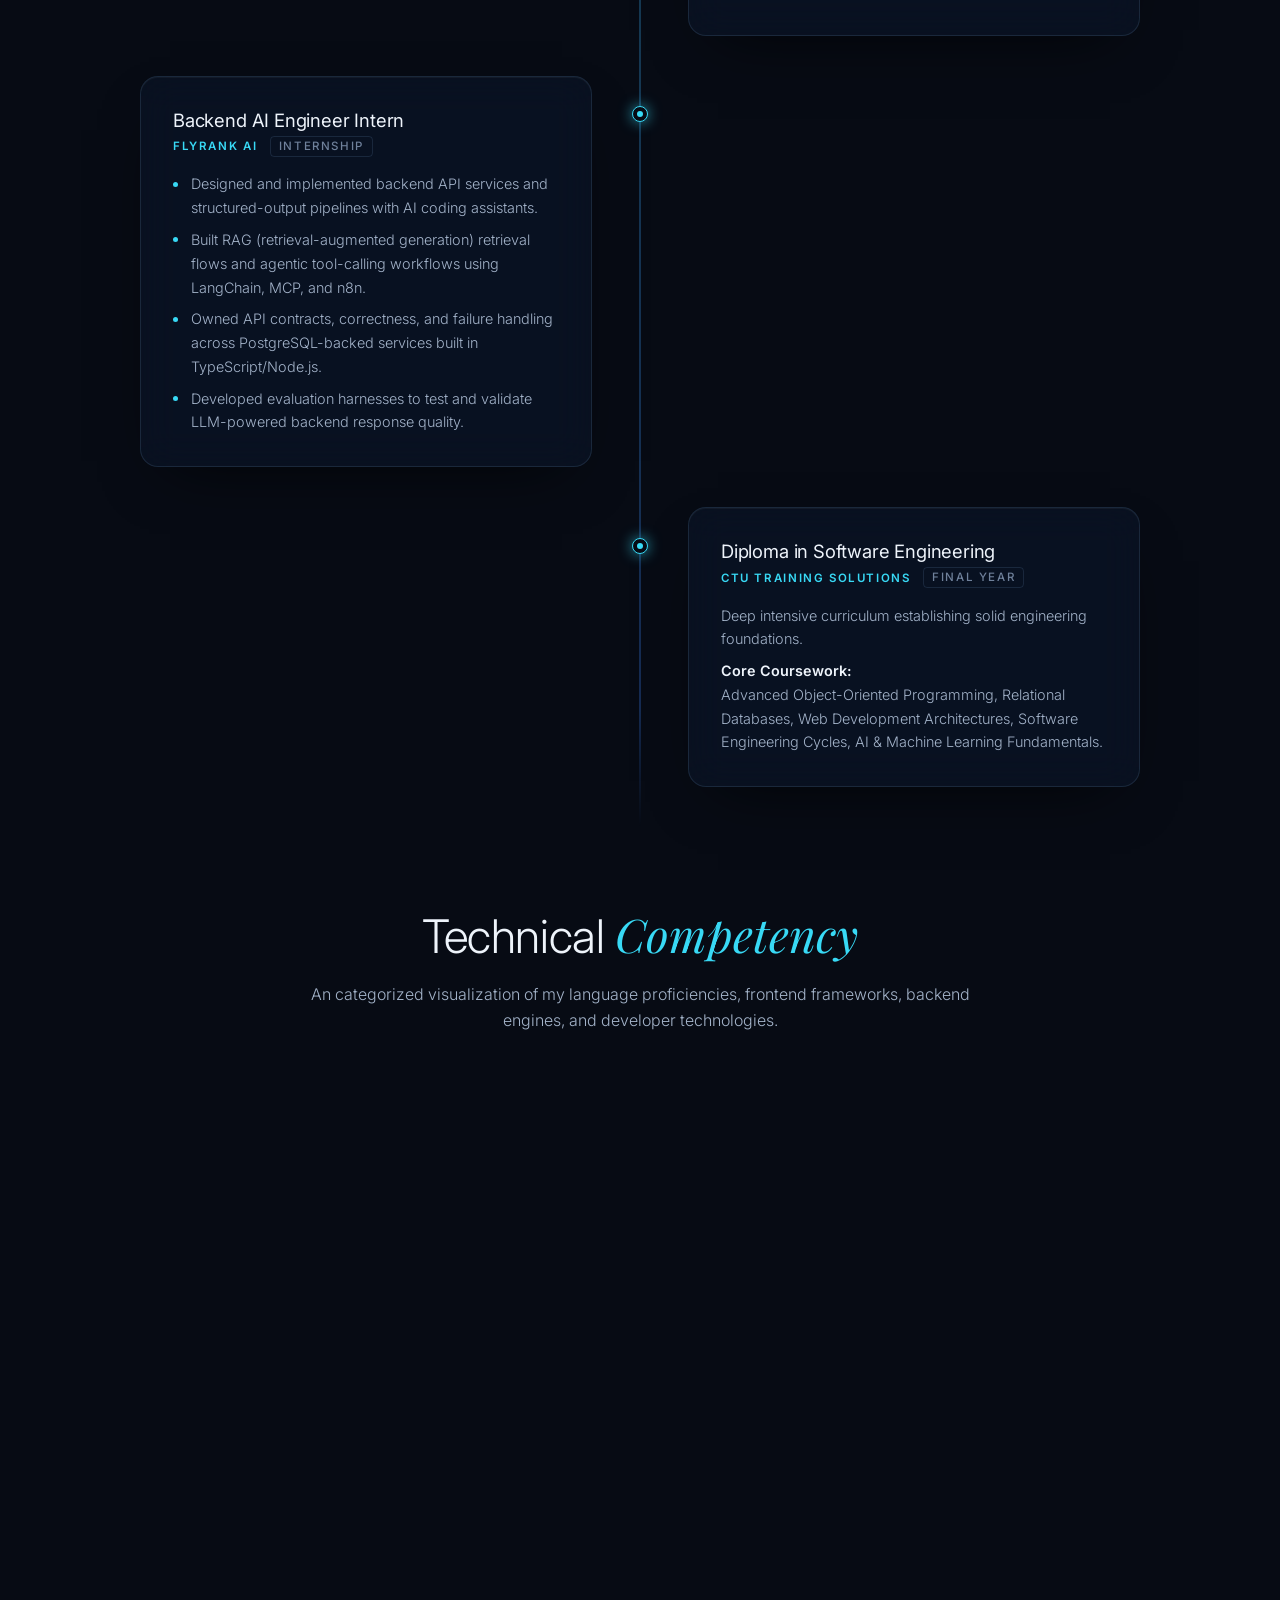
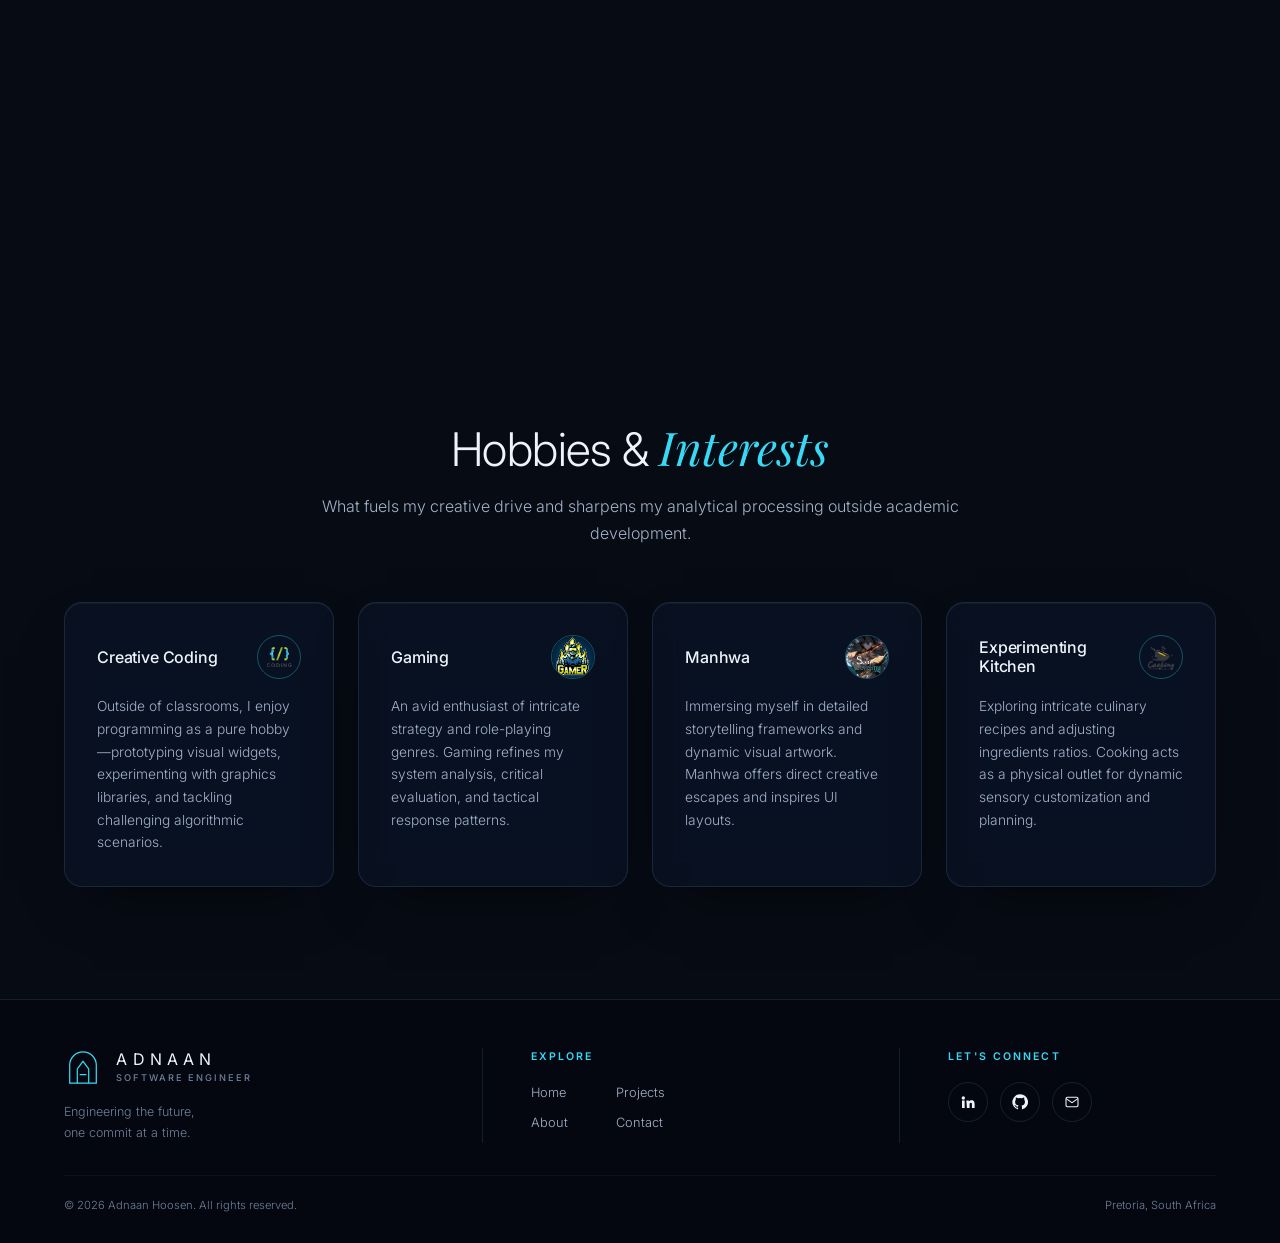
==== commit 85747aa8: "Add dedicated mobile UI and cache-bust assets - New mobile.css, loaded only at <= 768px so desktop i" ====
--- a/about.html
+++ b/about.html
@@ -3,7 +3,7 @@
 
 <head>
     <meta charset="UTF-8">
-    <meta name="viewport" content="width=device-width, initial-scale=1.0">
+    <meta name="viewport" content="width=device-width, initial-scale=1.0, viewport-fit=cover">
     <meta name="theme-color" content="#070b14">
     <link rel="manifest" href="/manifest.json">
     <link rel="preconnect" href="https://fonts.googleapis.com">
@@ -27,8 +27,9 @@
     <meta name="twitter:image" content="https://adnaan-portfolio-2026.web.app/image/me.jpg">
     <link rel="icon" type="image/x-icon" href="/favicon.ico?v=2">
     <link rel="icon" type="image/png" href="/favicon.png?v=2">
-    <link rel="stylesheet" href="/style.css">
-    <script src="/script.js" defer></script>
+    <link rel="stylesheet" href="/style.css?v=20261013b">
+    <link rel="stylesheet" href="/mobile.css?v=20261013b" media="(max-width: 768px)">
+    <script src="/script.js?v=20261013b" defer></script>
 </head>
 
 <body>
@@ -70,6 +71,26 @@
             </nav>
         </div>
     </header>
+
+    <!-- Mobile bottom tab bar (shown on phones only) -->
+    <nav class="mobile-tabbar" aria-label="Mobile navigation">
+        <a href="index.html" class="tab-link">
+            <svg viewBox="0 0 24 24" fill="none" stroke="currentColor" stroke-width="1.6" stroke-linecap="round" stroke-linejoin="round" aria-hidden="true"><path d="M3 11 12 4l9 7"/><path d="M5 10v10h5v-6h4v6h5V10"/></svg>
+            <span>Home</span>
+        </a>
+        <a href="about.html" class="tab-link active">
+            <svg viewBox="0 0 24 24" fill="none" stroke="currentColor" stroke-width="1.6" stroke-linecap="round" stroke-linejoin="round" aria-hidden="true"><circle cx="12" cy="8" r="4"/><path d="M4 21a8 8 0 0 1 16 0"/></svg>
+            <span>About</span>
+        </a>
+        <a href="projects.html" class="tab-link">
+            <svg viewBox="0 0 24 24" fill="none" stroke="currentColor" stroke-width="1.6" stroke-linecap="round" stroke-linejoin="round" aria-hidden="true"><rect x="3" y="3" width="7" height="7" rx="1.5"/><rect x="14" y="3" width="7" height="7" rx="1.5"/><rect x="3" y="14" width="7" height="7" rx="1.5"/><rect x="14" y="14" width="7" height="7" rx="1.5"/></svg>
+            <span>Projects</span>
+        </a>
+        <a href="contact.html" class="tab-link">
+            <svg viewBox="0 0 24 24" fill="none" stroke="currentColor" stroke-width="1.6" stroke-linecap="round" stroke-linejoin="round" aria-hidden="true"><rect x="3" y="5" width="18" height="14" rx="2"/><path d="m3 7 9 6 9-6"/></svg>
+            <span>Contact</span>
+        </a>
+    </nav>
 
     <!-- Main Transition Container -->
     <main id="main-content" class="page-container">
--- a/style.css
+++ b/style.css
@@ -416,6 +416,11 @@
 
 .hamburger.active span:nth-child(3) {
   transform: translateY(-7px) rotate(-45deg);
+}
+
+/* Bottom tab bar markup is only displayed by mobile.css */
+.mobile-tabbar {
+  display: none;
 }
 
 /* ===================================================== PAGE TRANSITIONS */
--- a/mobile.css
+++ b/mobile.css
@@ -0,0 +1,817 @@
+/* ==========================================================================
+   Mobile UI (phones, <= 768px)
+   Loaded with media="(max-width: 768px)", so none of this reaches desktop.
+   App-style layout: slim top bar, bottom tab bar, swipeable carousels.
+   ========================================================================== */
+
+:root {
+  --tabbar-h: 64px;
+  --gutter: 18px;
+}
+
+body {
+  font-size: 15px;
+  padding-bottom: calc(var(--tabbar-h) + env(safe-area-inset-bottom));
+}
+
+.container,
+.nav-container {
+  padding: 0 var(--gutter);
+}
+
+.section-padding {
+  padding: 2.25rem 0;
+}
+
+/* Lighter, cheaper ambient effects on phones */
+.orb-1 {
+  width: 320px;
+  height: 320px;
+  top: -120px;
+  right: -140px;
+}
+
+.orb-2 {
+  display: none;
+}
+
+.glass-card,
+.band,
+#global-header {
+  backdrop-filter: blur(10px);
+  -webkit-backdrop-filter: blur(10px);
+}
+
+/* Reveal animations: short vertical fade only */
+.reveal,
+.reveal-left,
+.reveal-right {
+  transform: translateY(16px);
+  transition-duration: 0.6s;
+}
+
+.reveal.active,
+.reveal-left.active,
+.reveal-right.active {
+  transform: none;
+}
+
+/* ------------------------------------------------------------- Top bar */
+.navbar {
+  height: 58px;
+  gap: 1rem;
+}
+
+.logo-mark {
+  width: 30px;
+  height: 30px;
+}
+
+.logo a {
+  gap: 0.7rem;
+}
+
+.logo-name {
+  font-size: 0.85rem;
+  letter-spacing: 0.28em;
+}
+
+.logo-role {
+  font-size: 0.5rem;
+}
+
+.nav-menu,
+.hamburger {
+  display: none !important;
+}
+
+.nav-cta {
+  display: inline-flex;
+  padding: 0.5rem 0.95rem;
+  font-size: 0.62rem;
+  letter-spacing: 0.12em;
+}
+
+/* --------------------------------------------------------- Bottom tab bar */
+.mobile-tabbar {
+  display: grid;
+  grid-template-columns: repeat(4, 1fr);
+  position: fixed;
+  left: 0;
+  right: 0;
+  bottom: 0;
+  z-index: 200;
+  height: calc(var(--tabbar-h) + env(safe-area-inset-bottom));
+  padding-bottom: env(safe-area-inset-bottom);
+  background: rgba(7, 11, 20, 0.92);
+  border-top: 1px solid var(--border-glass);
+  backdrop-filter: blur(14px);
+  -webkit-backdrop-filter: blur(14px);
+}
+
+.tab-link {
+  position: relative;
+  display: flex;
+  flex-direction: column;
+  align-items: center;
+  justify-content: center;
+  gap: 4px;
+  font-size: 0.62rem;
+  font-weight: 500;
+  letter-spacing: 0.06em;
+  color: var(--text-muted);
+  -webkit-tap-highlight-color: transparent;
+}
+
+.tab-link svg {
+  width: 22px;
+  height: 22px;
+}
+
+.tab-link.active {
+  color: var(--accent-cyan);
+}
+
+.tab-link.active::before {
+  content: '';
+  position: absolute;
+  top: 0;
+  width: 28px;
+  height: 2px;
+  border-radius: 0 0 2px 2px;
+  background: var(--accent-cyan);
+  box-shadow: 0 0 10px var(--accent-cyan);
+}
+
+/* ------------------------------------------------------------ Headings */
+.section-title-wrap {
+  text-align: left;
+  margin-bottom: 1.75rem;
+}
+
+.section-title {
+  font-size: 1.75rem;
+}
+
+.section-desc {
+  font-size: 0.9rem;
+}
+
+.section-head-row {
+  flex-direction: row;
+  align-items: flex-end;
+  gap: 1rem;
+  margin-bottom: 1.25rem;
+}
+
+.section-head-row .section-title {
+  font-size: 1.45rem;
+}
+
+.section-head-row .section-title br {
+  display: none;
+}
+
+.link-arrow {
+  flex-shrink: 0;
+  font-size: 0;
+  gap: 0;
+  width: 40px;
+  height: 40px;
+  border-radius: 50%;
+  justify-content: center;
+  border: 1px solid var(--border-strong);
+}
+
+.eyebrow {
+  font-size: 0.64rem;
+  margin-bottom: 0.6rem;
+}
+
+/* Bands become flat sections so carousels can run edge to edge */
+.band {
+  padding: 0;
+  border: none;
+  border-radius: 0;
+  background: none;
+  backdrop-filter: none;
+  -webkit-backdrop-filter: none;
+  overflow: visible;
+}
+
+/* ================================================================= HERO */
+.hero-content {
+  padding-top: 1.5rem;
+  padding-bottom: 1rem;
+}
+
+.hero-grid {
+  display: flex;
+  flex-direction: column;
+  gap: 1.5rem;
+}
+
+/* Avatar on top, floating badges become a row of three stat cards */
+.hero-visual {
+  order: -1;
+  min-height: 0;
+  margin: 0;
+  display: grid;
+  grid-template-columns: repeat(3, minmax(0, 1fr));
+  place-items: stretch;
+  gap: 0.6rem;
+  width: 100%;
+}
+
+.hero-orb {
+  grid-column: 1 / -1;
+  justify-self: center;
+  width: 190px;
+  margin: 0.75rem 0 1rem;
+}
+
+.hero-orb::before {
+  inset: -10%;
+}
+
+.hero-floating-badge,
+.hero-floating-badge.active {
+  position: static;
+  display: block;
+  animation: none;
+  translate: none;
+  max-width: none;
+  padding: 0.85rem 0.8rem;
+  border-radius: 12px;
+}
+
+.badge-label {
+  font-size: 0.52rem;
+  margin-bottom: 0.35rem;
+}
+
+.badge-value {
+  font-size: 0.7rem;
+  line-height: 1.4;
+}
+
+.badge-value strong {
+  font-size: 0.95rem;
+}
+
+.badge-heart {
+  display: none;
+}
+
+.badge-list {
+  font-size: 0.66rem;
+}
+
+.badge-list li:nth-child(n + 3) {
+  display: none;
+}
+
+.badge-top { order: 1; }
+.badge-left { order: 2; }
+.badge-right { order: 3; }
+
+.hero-text {
+  text-align: left;
+}
+
+.hero-greeting {
+  font-size: 0.64rem;
+  margin-bottom: 0.9rem;
+}
+
+.hero-name {
+  font-size: 2.35rem;
+  line-height: 1.12;
+  margin-bottom: 0.9rem;
+}
+
+.hero-name br {
+  display: none;
+}
+
+.hero-subtitle {
+  font-size: 0.85rem;
+  margin-bottom: 0.75rem;
+}
+
+.hero-desc {
+  font-size: 0.92rem;
+  margin-bottom: 1.5rem;
+}
+
+.hero-actions {
+  display: grid;
+  grid-template-columns: 1fr 1fr;
+  gap: 0.6rem;
+  margin-bottom: 1.5rem;
+}
+
+.btn {
+  padding: 0.9rem 0.75rem;
+  font-size: 0.66rem;
+  letter-spacing: 0.1em;
+  gap: 0.5rem;
+}
+
+.btn svg {
+  width: 14px;
+  height: 14px;
+}
+
+.availability {
+  padding: 0.85rem 1rem;
+  border-radius: 12px;
+  border: 1px solid var(--border-glass);
+  background: var(--bg-dark-card);
+}
+
+.availability span {
+  font-size: 0.72rem;
+}
+
+.stats-grid {
+  grid-template-columns: repeat(3, 1fr);
+  gap: 0.6rem;
+  margin-top: 2rem;
+}
+
+.stat-card {
+  padding: 1rem 0.5rem;
+}
+
+.stat-number {
+  font-size: 1.7rem;
+}
+
+.stat-label {
+  font-size: 0.55rem;
+  letter-spacing: 0.1em;
+}
+
+/* ===================================================== SWIPE CAROUSELS */
+#highlights .projects-grid,
+.quotes-grid,
+.tools-grid {
+  display: grid;
+  grid-auto-flow: column;
+  grid-template-columns: none;
+  overflow-x: auto;
+  overscroll-behavior-x: contain;
+  scroll-snap-type: x mandatory;
+  scroll-padding: 0 var(--gutter);
+  margin: 0 calc(-1 * var(--gutter));
+  padding: 0.25rem var(--gutter) 1rem;
+  scrollbar-width: none;
+}
+
+#highlights .projects-grid::-webkit-scrollbar,
+.quotes-grid::-webkit-scrollbar,
+.tools-grid::-webkit-scrollbar {
+  display: none;
+}
+
+#highlights .projects-grid {
+  grid-auto-columns: 80%;
+  gap: 0.85rem;
+}
+
+.quotes-grid {
+  grid-auto-columns: 84%;
+  gap: 0.85rem;
+}
+
+#highlights .project-card-wrap,
+.quote-card {
+  scroll-snap-align: start;
+}
+
+/* Carousel cards appear immediately, no staggered reveal */
+#highlights .project-card-wrap.reveal,
+.quotes-grid .reveal {
+  opacity: 1;
+  transform: none;
+}
+
+/* ====================================================== PROJECT CARDS */
+.projects-grid {
+  grid-template-columns: 1fr;
+  gap: 1rem;
+}
+
+.project-card:hover {
+  transform: none;
+}
+
+.project-card-content {
+  padding: 1rem 1.1rem 1.15rem;
+}
+
+.project-card-title {
+  font-size: 0.88rem;
+}
+
+.project-card-subtitle {
+  font-size: 0.8rem;
+  margin-bottom: 0.85rem;
+}
+
+.project-card-desc {
+  font-size: 0.85rem;
+}
+
+.tech-badge {
+  font-size: 0.6rem;
+}
+
+.project-btn::after {
+  width: 34px;
+  height: 34px;
+}
+
+/* Projects page: compact horizontal list cards */
+#portfolio-hero .project-card {
+  display: grid;
+  grid-template-columns: 112px 1fr;
+}
+
+#portfolio-hero .project-card-image-wrap {
+  aspect-ratio: auto;
+  height: 100%;
+  min-height: 140px;
+}
+
+#portfolio-hero .project-card-category {
+  display: none;
+}
+
+#portfolio-hero .project-card-desc {
+  display: -webkit-box;
+  -webkit-line-clamp: 3;
+  -webkit-box-orient: vertical;
+  overflow: hidden;
+  font-size: 0.78rem;
+  margin-bottom: 0.75rem;
+}
+
+#portfolio-hero .project-tech-badges {
+  margin-bottom: 0.75rem;
+}
+
+#portfolio-hero .tech-badge:nth-child(n + 4) {
+  display: none;
+}
+
+#portfolio-hero .project-btn {
+  font-size: 0.6rem;
+}
+
+.projects-filter-bar {
+  flex-wrap: nowrap;
+  justify-content: flex-start;
+  overflow-x: auto;
+  margin: 0 calc(-1 * var(--gutter)) 1.5rem;
+  padding: 0 var(--gutter);
+  scrollbar-width: none;
+}
+
+.projects-filter-bar::-webkit-scrollbar {
+  display: none;
+}
+
+.filter-btn {
+  flex-shrink: 0;
+}
+
+/* ============================================================ SERVICES */
+.services-band {
+  display: block;
+}
+
+.services-intro {
+  display: block;
+  margin-bottom: 1.25rem;
+}
+
+.services-intro h2 {
+  font-size: 1.45rem;
+}
+
+.services-planet {
+  display: none;
+}
+
+.services-list {
+  display: grid;
+  grid-template-columns: 1fr 1fr;
+  gap: 0.7rem;
+  border: none;
+  margin-bottom: 1.75rem;
+}
+
+.service-item,
+.service-item + .service-item {
+  padding: 1rem;
+  border: 1px solid var(--border-glass);
+  border-radius: 14px;
+  background: var(--bg-dark-card);
+}
+
+.service-item .icon-ring {
+  width: 38px;
+  height: 38px;
+  margin-bottom: 0.8rem;
+}
+
+.service-item .icon-ring svg {
+  width: 17px;
+  height: 17px;
+}
+
+.service-item h3 {
+  font-size: 0.64rem;
+  letter-spacing: 0.1em;
+  margin-bottom: 0.4rem;
+}
+
+.service-item p {
+  font-size: 0.74rem;
+  line-height: 1.55;
+}
+
+.tools-title {
+  margin-bottom: 0.75rem;
+}
+
+.tools-grid {
+  grid-auto-columns: 64px;
+  gap: 0.6rem;
+  padding-bottom: 0.25rem;
+}
+
+/* ============================================================== PROCESS */
+.process-band {
+  display: block;
+}
+
+.process-band .section-title {
+  font-size: 1.45rem !important;
+}
+
+.process-steps {
+  grid-template-columns: 1fr;
+  gap: 0;
+  margin-top: 1.5rem;
+}
+
+.process-steps::before {
+  left: 21px;
+  top: 22px;
+  bottom: 22px;
+}
+
+.process-step {
+  display: grid;
+  grid-template-columns: 44px 1fr;
+  column-gap: 1rem;
+  padding-bottom: 1.25rem;
+}
+
+.process-step .icon-ring {
+  width: 44px;
+  height: 44px;
+  grid-row: span 2;
+  margin-bottom: 0;
+}
+
+.process-step .icon-ring svg {
+  width: 18px;
+  height: 18px;
+}
+
+.process-step h3 {
+  margin: 0.35rem 0 0.25rem;
+}
+
+.process-step p {
+  font-size: 0.8rem;
+}
+
+.archway {
+  display: none;
+}
+
+/* ========================================================== EXPERIENCE */
+.quote-card {
+  padding: 1.25rem;
+}
+
+.quote-card p {
+  font-size: 0.84rem;
+}
+
+/* ================================================================= CTA */
+.cta-band {
+  display: block;
+  padding: 1.5rem 1.25rem;
+  border: 1px solid var(--border-glass);
+  border-radius: 18px;
+  background: linear-gradient(150deg, rgba(24, 58, 110, 0.55), rgba(12, 26, 48, 0.55));
+}
+
+.cta-side-label {
+  display: none;
+}
+
+.cta-copy h2 {
+  font-size: 1.6rem;
+  margin-bottom: 1rem;
+}
+
+.cta-meta {
+  font-size: 0.8rem;
+  margin-bottom: 1.25rem;
+}
+
+.cta-form {
+  grid-template-columns: 1fr;
+  gap: 0.6rem;
+}
+
+.cta-form input,
+.cta-form textarea {
+  font-size: 16px; /* stops iOS zooming into fields */
+}
+
+.cta-form .btn {
+  justify-self: stretch;
+}
+
+/* ============================================================ ABOUT PAGE */
+#bio .glass-card {
+  padding: 1.35rem;
+}
+
+#bio .glass-card h3 {
+  font-size: 1.3rem !important;
+}
+
+#bio .glass-card p {
+  font-size: 0.92rem !important;
+}
+
+.timeline-track::before {
+  left: 7px;
+}
+
+.timeline-item,
+.timeline-item:nth-child(even) {
+  width: 100%;
+  margin-left: 0;
+  padding: 0 0 1.25rem 1.9rem;
+}
+
+.timeline-dot,
+.timeline-item:nth-child(even) .timeline-dot {
+  left: 0;
+  right: auto;
+  top: 1.4rem;
+}
+
+.timeline-content-card {
+  padding: 1.25rem;
+}
+
+.timeline-role {
+  font-size: 1rem;
+}
+
+.timeline-institution {
+  font-size: 0.64rem;
+}
+
+.timeline-desc {
+  font-size: 0.82rem;
+}
+
+.skills-container,
+.certifications-grid {
+  grid-template-columns: 1fr;
+  gap: 0.85rem;
+}
+
+.skills-category-card,
+.cert-card {
+  padding: 1.25rem;
+}
+
+.hobbies-grid {
+  grid-template-columns: 1fr 1fr;
+  gap: 0.7rem;
+}
+
+.hobby-card {
+  padding: 1rem;
+}
+
+.hobby-header {
+  flex-direction: column-reverse;
+  align-items: flex-start;
+  gap: 0.6rem;
+}
+
+.hobby-title {
+  font-size: 0.85rem;
+}
+
+.hobby-desc {
+  font-size: 0.74rem;
+}
+
+/* ========================================================== CONTACT PAGE */
+.contact-centered-grid {
+  grid-template-columns: 1fr;
+  gap: 0.7rem;
+}
+
+.contact-glow-card {
+  padding: 1rem 1.1rem;
+  gap: 1rem;
+}
+
+.contact-card-icon-wrap {
+  width: 44px;
+  height: 44px;
+}
+
+.contact-card-icon-wrap svg {
+  width: 18px;
+  height: 18px;
+}
+
+.contact-card-info p {
+  font-size: 0.88rem;
+}
+
+/* =============================================================== FOOTER */
+footer {
+  margin-top: 1rem;
+}
+
+.footer-grid {
+  grid-template-columns: 1fr;
+  gap: 1.25rem;
+  padding: 2rem 0 1rem;
+  text-align: center;
+}
+
+.footer-grid > div:first-child {
+  display: flex;
+  flex-direction: column;
+  align-items: center;
+}
+
+.footer-grid > div:nth-child(2) {
+  display: none; /* the tab bar already covers site navigation */
+}
+
+.footer-grid > div + div {
+  border: none;
+  padding: 0;
+}
+
+.footer-socials {
+  justify-content: center;
+}
+
+.footer-tagline {
+  margin-top: 0.6rem;
+}
+
+.footer-bottom {
+  flex-direction: column;
+  align-items: center;
+  gap: 0.25rem;
+  text-align: center;
+}
+
+/* ================================================================ MODAL */
+.modal-overlay {
+  align-items: flex-end;
+  padding: 0;
+}
+
+.modal-content-wrap {
+  max-height: 88vh;
+  border-radius: 20px 20px 0 0;
+  padding: 2rem 1.25rem calc(1.5rem + env(safe-area-inset-bottom));
+  transform: translateY(100%);
+}
+
+.modal-body h3 {
+  font-size: 1.3rem;
+}
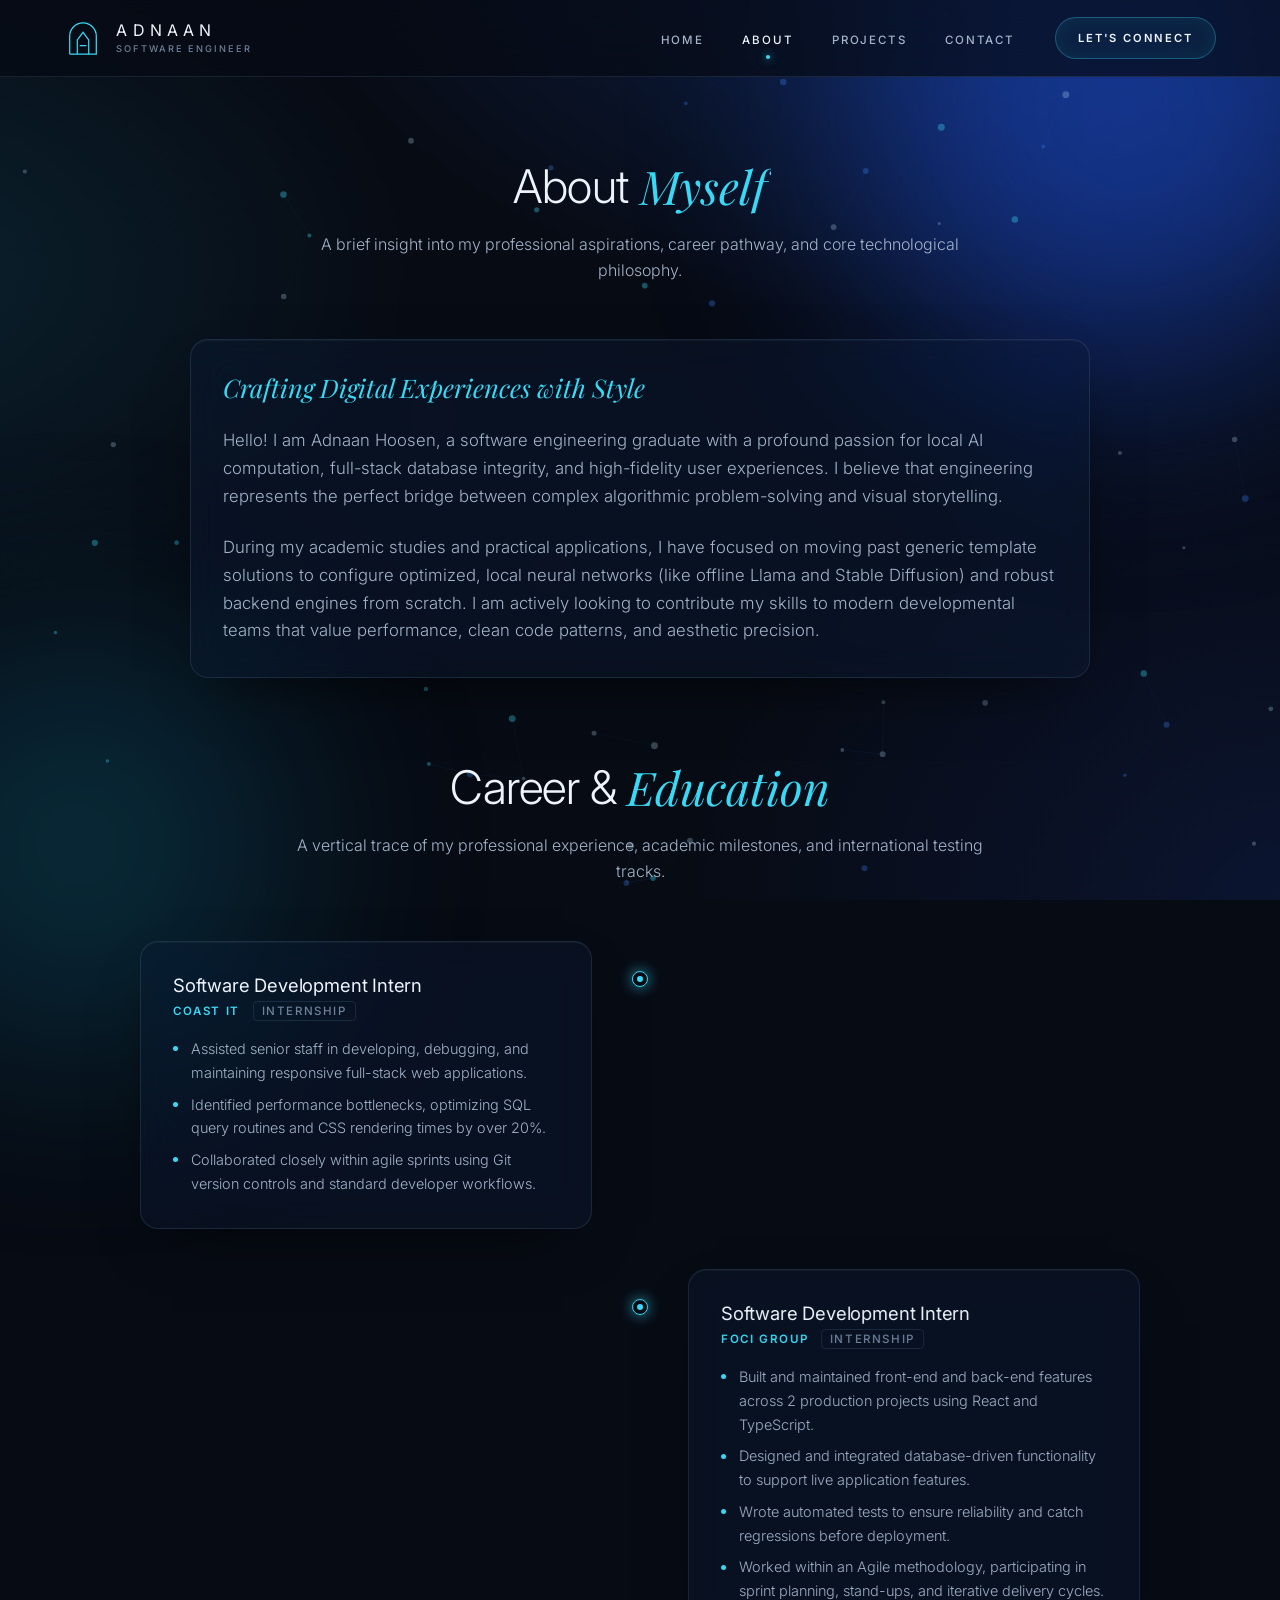
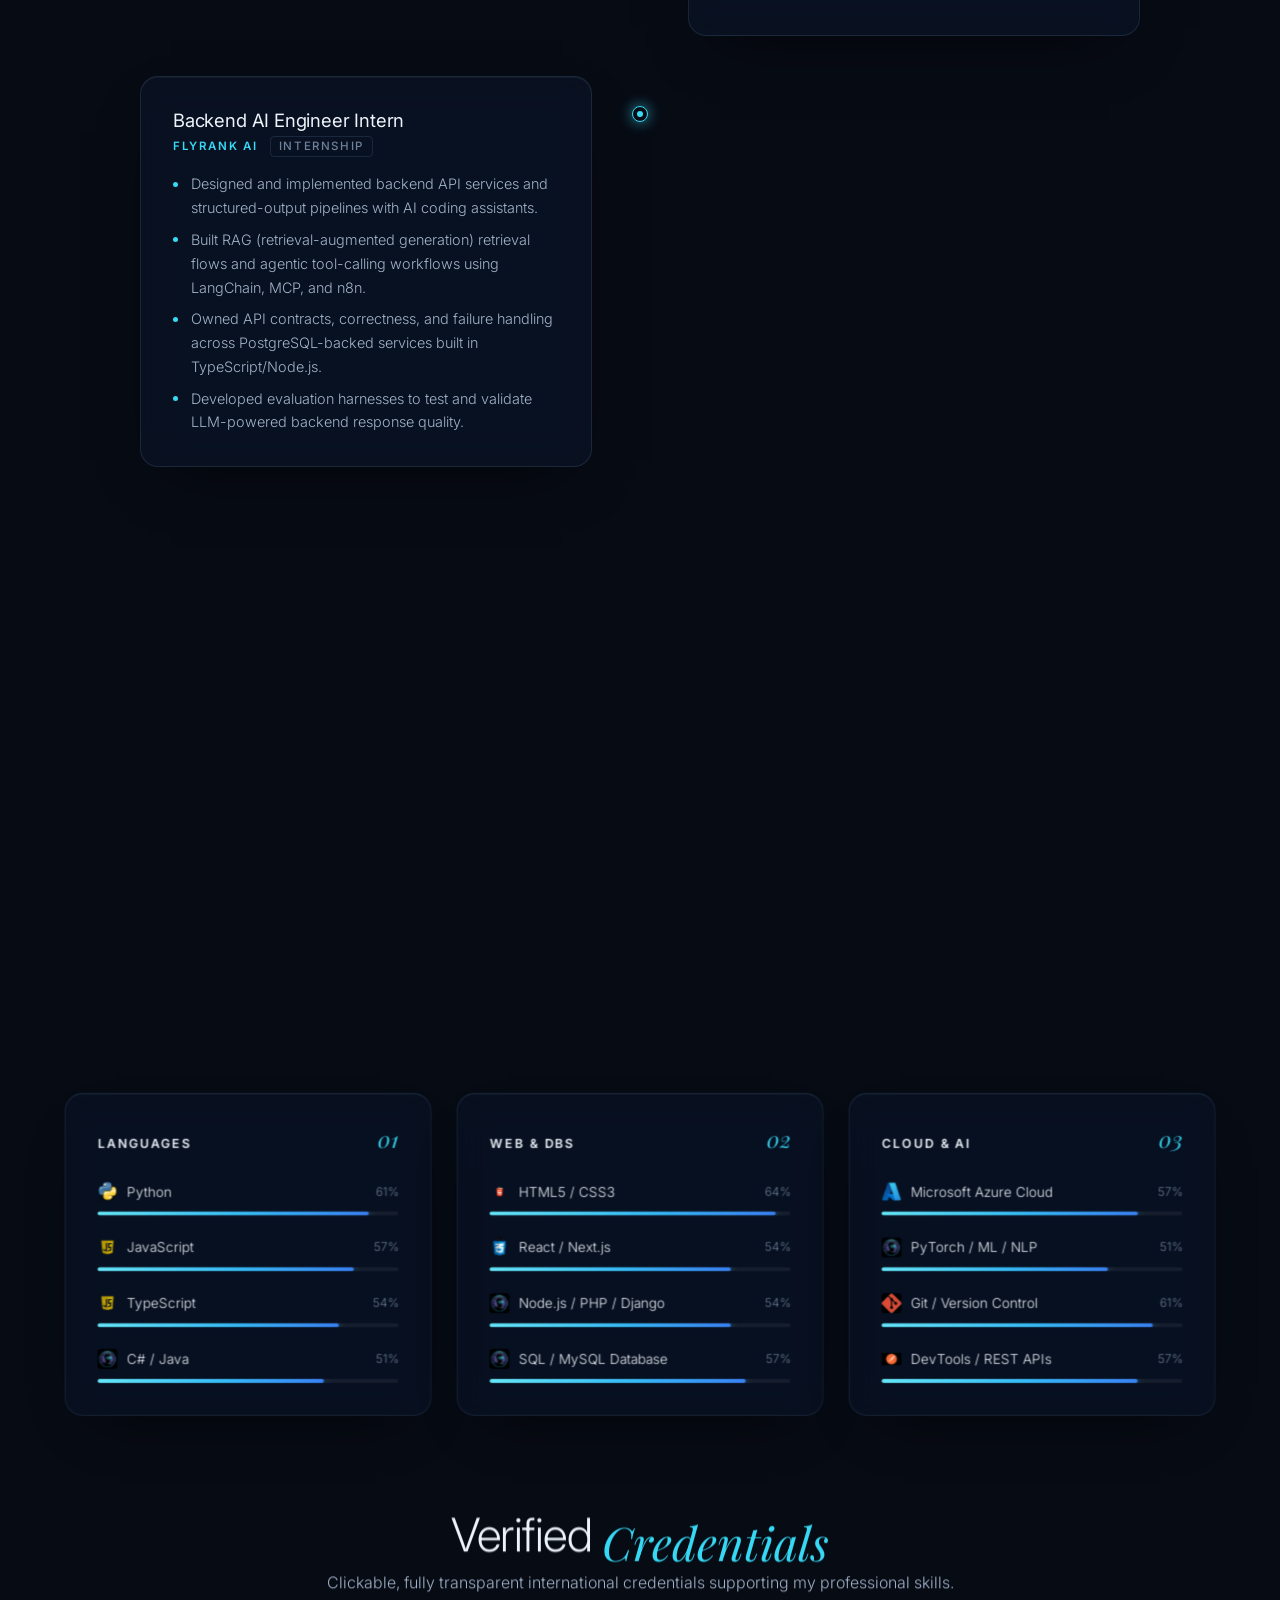
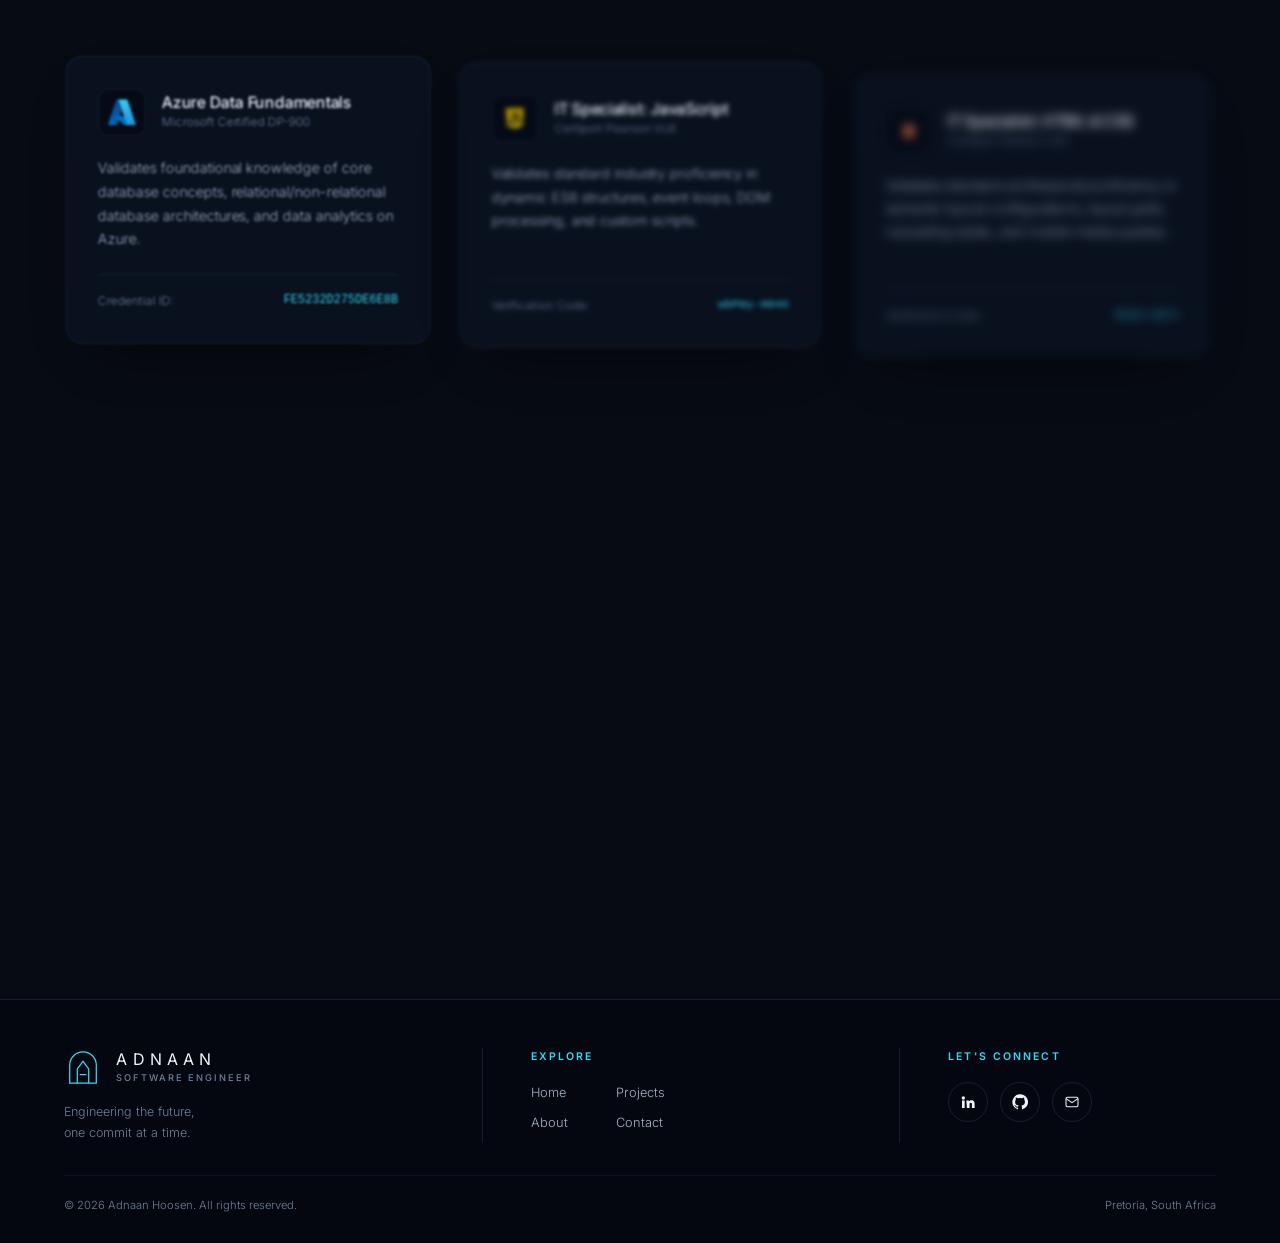
==== commit 3aedfda3: "Add Motion-powered animation and motion graphics layer Vendor the Motion library (v12.43.0) and add " ====
--- a/about.html
+++ b/about.html
@@ -27,9 +27,12 @@
     <meta name="twitter:image" content="https://adnaan-portfolio-2026.web.app/image/me.jpg">
     <link rel="icon" type="image/x-icon" href="/favicon.ico?v=2">
     <link rel="icon" type="image/png" href="/favicon.png?v=2">
-    <link rel="stylesheet" href="/style.css?v=20261013b">
-    <link rel="stylesheet" href="/mobile.css?v=20261013b" media="(max-width: 768px)">
-    <script src="/script.js?v=20261013b" defer></script>
+    <link rel="stylesheet" href="/style.css?v=20261109a">
+    <link rel="stylesheet" href="/mobile.css?v=20261109a" media="(max-width: 768px)">
+    <link rel="stylesheet" href="/fx.css?v=20261109a">
+    <script src="/vendor/motion.min.js?v=12.43.0" defer></script>
+    <script src="/fx.js?v=20261109a" defer></script>
+    <script src="/script.js?v=20261109a" defer></script>
 </head>
 
 <body>
--- a/fx.css
+++ b/fx.css
@@ -0,0 +1,446 @@
+/* ==========================================================================
+   Motion layer styles — companion to fx.js (Motion library).
+   Everything is scoped under html.fx, which fx.js only adds when the
+   library loaded and the visitor has not asked for reduced motion.
+   ========================================================================== */
+
+@property --fx-a {
+  syntax: '<angle>';
+  inherits: false;
+  initial-value: 0deg;
+}
+
+/* Motion drives the reveals, so the CSS transitions step aside until done */
+.fx .reveal:not(.fx-done),
+.fx .reveal-left:not(.fx-done),
+.fx .reveal-right:not(.fx-done) {
+  transition: none;
+}
+
+/* ------------------------------------------------ Split-word headings */
+.fx-w {
+  display: inline-block;
+  overflow: hidden;
+  vertical-align: bottom;
+  padding: 0.14em 0.1em 0.2em;
+  margin: -0.14em -0.1em -0.2em;
+}
+
+.fx-wi {
+  display: inline-block;
+  will-change: transform;
+}
+
+/* ---------------------------------------------------- Scroll progress */
+.fx-progress {
+  position: fixed;
+  top: 0;
+  left: 0;
+  right: 0;
+  height: 2px;
+  z-index: 300;
+  transform: scaleX(0);
+  transform-origin: 0 50%;
+  background: linear-gradient(90deg, #67e8f9, #3b82f6);
+  box-shadow: 0 0 12px rgba(56, 217, 245, 0.8);
+  pointer-events: none;
+}
+
+/* ------------------------------------------------- Cursor glow + ring */
+.fx-glow,
+.fx-cursor {
+  position: fixed;
+  top: 0;
+  left: 0;
+  pointer-events: none;
+  opacity: 0;
+}
+
+.fx-glow {
+  width: 560px;
+  height: 560px;
+  margin: -280px 0 0 -280px;
+  z-index: -1;
+  border-radius: 50%;
+  background: radial-gradient(circle, rgba(56, 189, 248, 0.13), rgba(59, 130, 246, 0.05) 40%, transparent 68%);
+}
+
+.fx-cursor {
+  width: 36px;
+  height: 36px;
+  margin: -18px 0 0 -18px;
+  z-index: 950;
+}
+
+.fx-cursor i {
+  position: absolute;
+  inset: 0;
+  border-radius: 50%;
+  border: 1px solid rgba(56, 217, 245, 0.7);
+  transition: transform 0.25s ease, background-color 0.25s ease, border-color 0.25s ease;
+}
+
+.fx-cursor.is-hover i {
+  transform: scale(1.7);
+  background: rgba(56, 217, 245, 0.1);
+  border-color: rgba(56, 217, 245, 0.3);
+}
+
+.fx-cursor.is-down i {
+  transform: scale(0.7);
+}
+
+/* --------------------------------------------------- Shooting stars */
+.fx-sky {
+  position: fixed;
+  inset: 0;
+  z-index: -1;
+  overflow: hidden;
+  pointer-events: none;
+}
+
+.fx-sky i {
+  position: absolute;
+  width: 140px;
+  height: 1px;
+  border-radius: 1px;
+  background: linear-gradient(90deg, transparent, rgba(200, 235, 255, 0.9));
+  box-shadow: 0 0 8px rgba(56, 217, 245, 0.8);
+  rotate: 24deg;
+  opacity: 0;
+}
+
+/* ------------------------------------------------ Page-change curtain */
+.fx-curtain {
+  position: fixed;
+  inset: 0;
+  z-index: 900;
+  display: grid;
+  grid-template-columns: repeat(5, 1fr);
+  pointer-events: none;
+}
+
+.fx-curtain i {
+  background: linear-gradient(180deg, #0a1424, #070b14);
+  border-top: 2px solid var(--accent-cyan);
+  box-shadow: 0 -8px 30px rgba(56, 217, 245, 0.35);
+  transform: scaleY(0);
+  transform-origin: 50% 100%;
+}
+
+/* -------------------------------------------------------- Hero extras */
+.fx-orbits {
+  position: absolute;
+  inset: -22%;
+  pointer-events: none;
+}
+
+.fx-ring {
+  position: absolute;
+  inset: 0;
+  width: 100%;
+  height: 100%;
+  overflow: visible;
+  fill: none;
+  stroke: rgba(56, 217, 245, 0.5);
+  stroke-width: 1;
+}
+
+.fx-ring.r2 {
+  inset: 7%;
+  width: 86%;
+  height: 86%;
+  stroke: rgba(59, 130, 246, 0.9);
+  stroke-width: 1.5;
+}
+
+.fx-ring.r3 {
+  inset: 13%;
+  width: 74%;
+  height: 74%;
+  stroke: rgba(150, 210, 255, 0.45);
+}
+
+.fx-ring circle {
+  vector-effect: non-scaling-stroke;
+}
+
+.fx-ring .sat {
+  fill: #67e8f9;
+  stroke: none;
+  filter: drop-shadow(0 0 4px #38d9f5);
+}
+
+.fx-grid {
+  position: absolute;
+  left: 0;
+  right: 0;
+  bottom: 0;
+  height: 44%;
+  z-index: -1;
+  overflow: hidden;
+  perspective: 560px;
+  pointer-events: none;
+  opacity: 0.32;
+  -webkit-mask-image: linear-gradient(180deg, transparent, #000 55%, transparent);
+  mask-image: linear-gradient(180deg, transparent, #000 55%, transparent);
+}
+
+.fx-grid i {
+  position: absolute;
+  left: -50%;
+  right: -50%;
+  top: 0;
+  height: 220%;
+  transform: rotateX(64deg);
+  transform-origin: 50% 0;
+  background-image:
+    linear-gradient(rgba(56, 217, 245, 0.4) 1px, transparent 1px),
+    linear-gradient(90deg, rgba(56, 217, 245, 0.4) 1px, transparent 1px);
+  background-size: 44px 44px;
+}
+
+/* ------------------------------------------------------- Tech marquee */
+.fx-marquee {
+  display: grid;
+  gap: 0.5rem;
+  padding: 1rem 0 3rem;
+  overflow: hidden;
+  -webkit-mask-image: linear-gradient(90deg, transparent, #000 12%, #000 88%, transparent);
+  mask-image: linear-gradient(90deg, transparent, #000 12%, #000 88%, transparent);
+}
+
+.fx-marquee-row {
+  display: flex;
+  width: max-content;
+  white-space: nowrap;
+  will-change: transform;
+}
+
+.fx-marquee-row span {
+  display: inline-flex;
+  align-items: center;
+  gap: 1.1em;
+  padding-right: 1.1em;
+  font-size: clamp(1.5rem, 4.4vw, 3.2rem);
+  font-weight: 600;
+  letter-spacing: 0.04em;
+  text-transform: uppercase;
+  color: transparent;
+  -webkit-text-stroke: 1px rgba(150, 200, 255, 0.3);
+}
+
+.fx-marquee-row span.is-solid {
+  font-family: var(--font-serif);
+  font-style: italic;
+  font-weight: 400;
+  text-transform: none;
+  color: var(--accent-cyan);
+  -webkit-text-stroke: 0;
+}
+
+.fx-marquee-row span::after {
+  content: '';
+  width: 0.28em;
+  height: 0.28em;
+  rotate: 45deg;
+  background: var(--accent-cyan);
+  box-shadow: 0 0 12px var(--accent-cyan);
+}
+
+/* ------------------------------------------ Card glare, beams, shines */
+@media (hover: hover) {
+  .fx .glass-card::before {
+    content: '';
+    position: absolute;
+    inset: 0;
+    z-index: 1;
+    border-radius: inherit;
+    background: radial-gradient(420px circle at var(--mx, 50%) var(--my, 50%), rgba(56, 217, 245, 0.16), transparent 60%);
+    opacity: 0;
+    transition: opacity 0.35s ease;
+    pointer-events: none;
+  }
+
+  .fx .glass-card:hover::before {
+    opacity: 1;
+  }
+}
+
+@media (min-width: 769px) {
+  .fx .band:not(.process-band)::after {
+    content: '';
+    position: absolute;
+    inset: 0;
+    border-radius: inherit;
+    padding: 1px;
+    background: conic-gradient(from var(--fx-a), transparent 0 76%, rgba(56, 217, 245, 0.95) 92%, transparent 100%);
+    -webkit-mask: linear-gradient(#000 0 0) content-box, linear-gradient(#000 0 0);
+    -webkit-mask-composite: xor;
+    mask-composite: exclude;
+    animation: fx-beam 8s linear infinite;
+    pointer-events: none;
+  }
+}
+
+@keyframes fx-beam {
+  to {
+    --fx-a: 360deg;
+  }
+}
+
+.fx .btn-primary {
+  position: relative;
+  overflow: hidden;
+}
+
+.fx .btn-primary::after {
+  content: '';
+  position: absolute;
+  top: 0;
+  bottom: 0;
+  left: -60%;
+  width: 40%;
+  background: linear-gradient(100deg, transparent, rgba(255, 255, 255, 0.55), transparent);
+  transform: skewX(-20deg);
+  animation: fx-shine 4.5s ease-in-out infinite;
+  pointer-events: none;
+}
+
+@keyframes fx-shine {
+  0%,
+  60% {
+    left: -60%;
+  }
+
+  100% {
+    left: 130%;
+  }
+}
+
+.fx .icon-ring {
+  position: relative;
+}
+
+.fx .icon-ring::after {
+  content: '';
+  position: absolute;
+  inset: -1px;
+  border-radius: 50%;
+  border: 1px solid rgba(56, 217, 245, 0.7);
+  animation: fx-ping 3.2s ease-out infinite;
+  pointer-events: none;
+}
+
+.fx .service-item:nth-child(2) .icon-ring::after,
+.fx .process-step:nth-child(2) .icon-ring::after { animation-delay: 0.4s; }
+.fx .service-item:nth-child(3) .icon-ring::after,
+.fx .process-step:nth-child(3) .icon-ring::after { animation-delay: 0.8s; }
+.fx .service-item:nth-child(4) .icon-ring::after,
+.fx .process-step:nth-child(4) .icon-ring::after { animation-delay: 1.2s; }
+.fx .process-step:nth-child(5) .icon-ring::after { animation-delay: 1.6s; }
+
+@keyframes fx-ping {
+  0% {
+    transform: scale(1);
+    opacity: 0.8;
+  }
+
+  70%,
+  100% {
+    transform: scale(1.9);
+    opacity: 0;
+  }
+}
+
+.fx .project-card-img {
+  scale: 1.14;
+}
+
+/* ------------------------------------------ Lines that draw on scroll */
+.fx .process-steps::before {
+  clip-path: inset(-12px calc(100% - var(--fx-line, 100%)) -12px -12px);
+}
+
+.fx .timeline-track::before {
+  clip-path: inset(0 -12px calc(100% - var(--fx-line, 100%)) -12px);
+}
+
+@media (max-width: 900px) {
+  .fx .process-steps::before {
+    clip-path: inset(-12px -12px calc(100% - var(--fx-line, 100%)) -12px);
+  }
+}
+
+.fx-pulse {
+  position: absolute;
+  top: 24px;
+  left: 0;
+  width: 7px;
+  height: 7px;
+  border-radius: 50%;
+  background: #cffafe;
+  box-shadow: 0 0 14px 4px rgba(56, 217, 245, 0.9);
+  opacity: 0;
+  pointer-events: none;
+}
+
+/* ------------------------------------------------ Planet and archway */
+.fx-moon {
+  position: absolute;
+  inset: -34%;
+  pointer-events: none;
+}
+
+.fx-moon::before {
+  content: '';
+  position: absolute;
+  top: 0;
+  left: 50%;
+  width: 10px;
+  height: 10px;
+  margin-left: -5px;
+  border-radius: 50%;
+  background: #e0f7ff;
+  box-shadow: 0 0 12px rgba(56, 217, 245, 0.9);
+}
+
+.fx-sun {
+  position: absolute;
+  left: 50%;
+  top: 62%;
+  width: 90px;
+  height: 90px;
+  margin: -45px 0 0 -45px;
+  border-radius: 50%;
+  background: radial-gradient(circle, rgba(224, 247, 255, 0.55), transparent 65%);
+  pointer-events: none;
+}
+
+.fx-mote {
+  position: absolute;
+  bottom: 28%;
+  width: 3px;
+  height: 3px;
+  border-radius: 50%;
+  background: #cffafe;
+  box-shadow: 0 0 6px #38d9f5;
+  opacity: 0;
+  pointer-events: none;
+}
+
+/* -------------------------------------------------------------- Phones */
+@media (max-width: 768px) {
+  .fx-grid,
+  .fx-pulse {
+    display: none;
+  }
+
+  .fx-orbits {
+    inset: -20%;
+  }
+
+  .fx-marquee {
+    padding: 0.5rem 0 1.25rem;
+  }
+}
